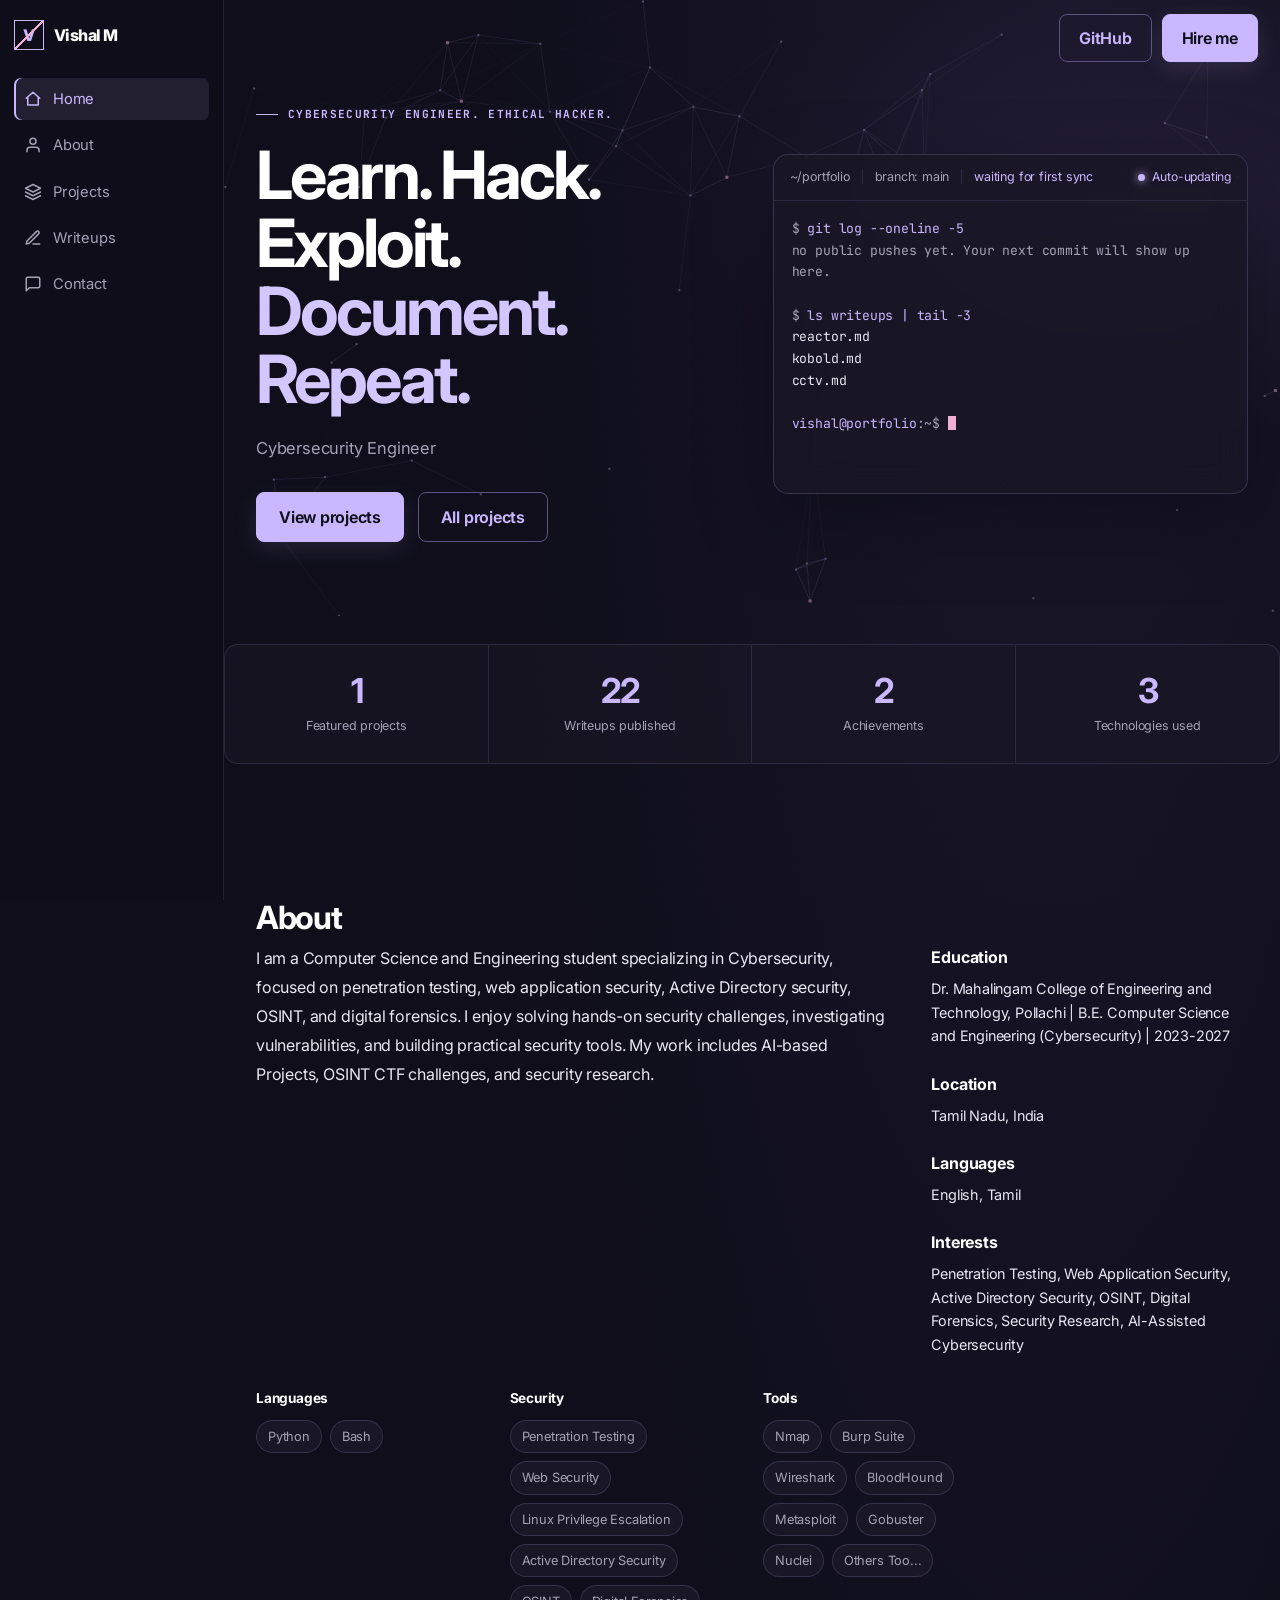
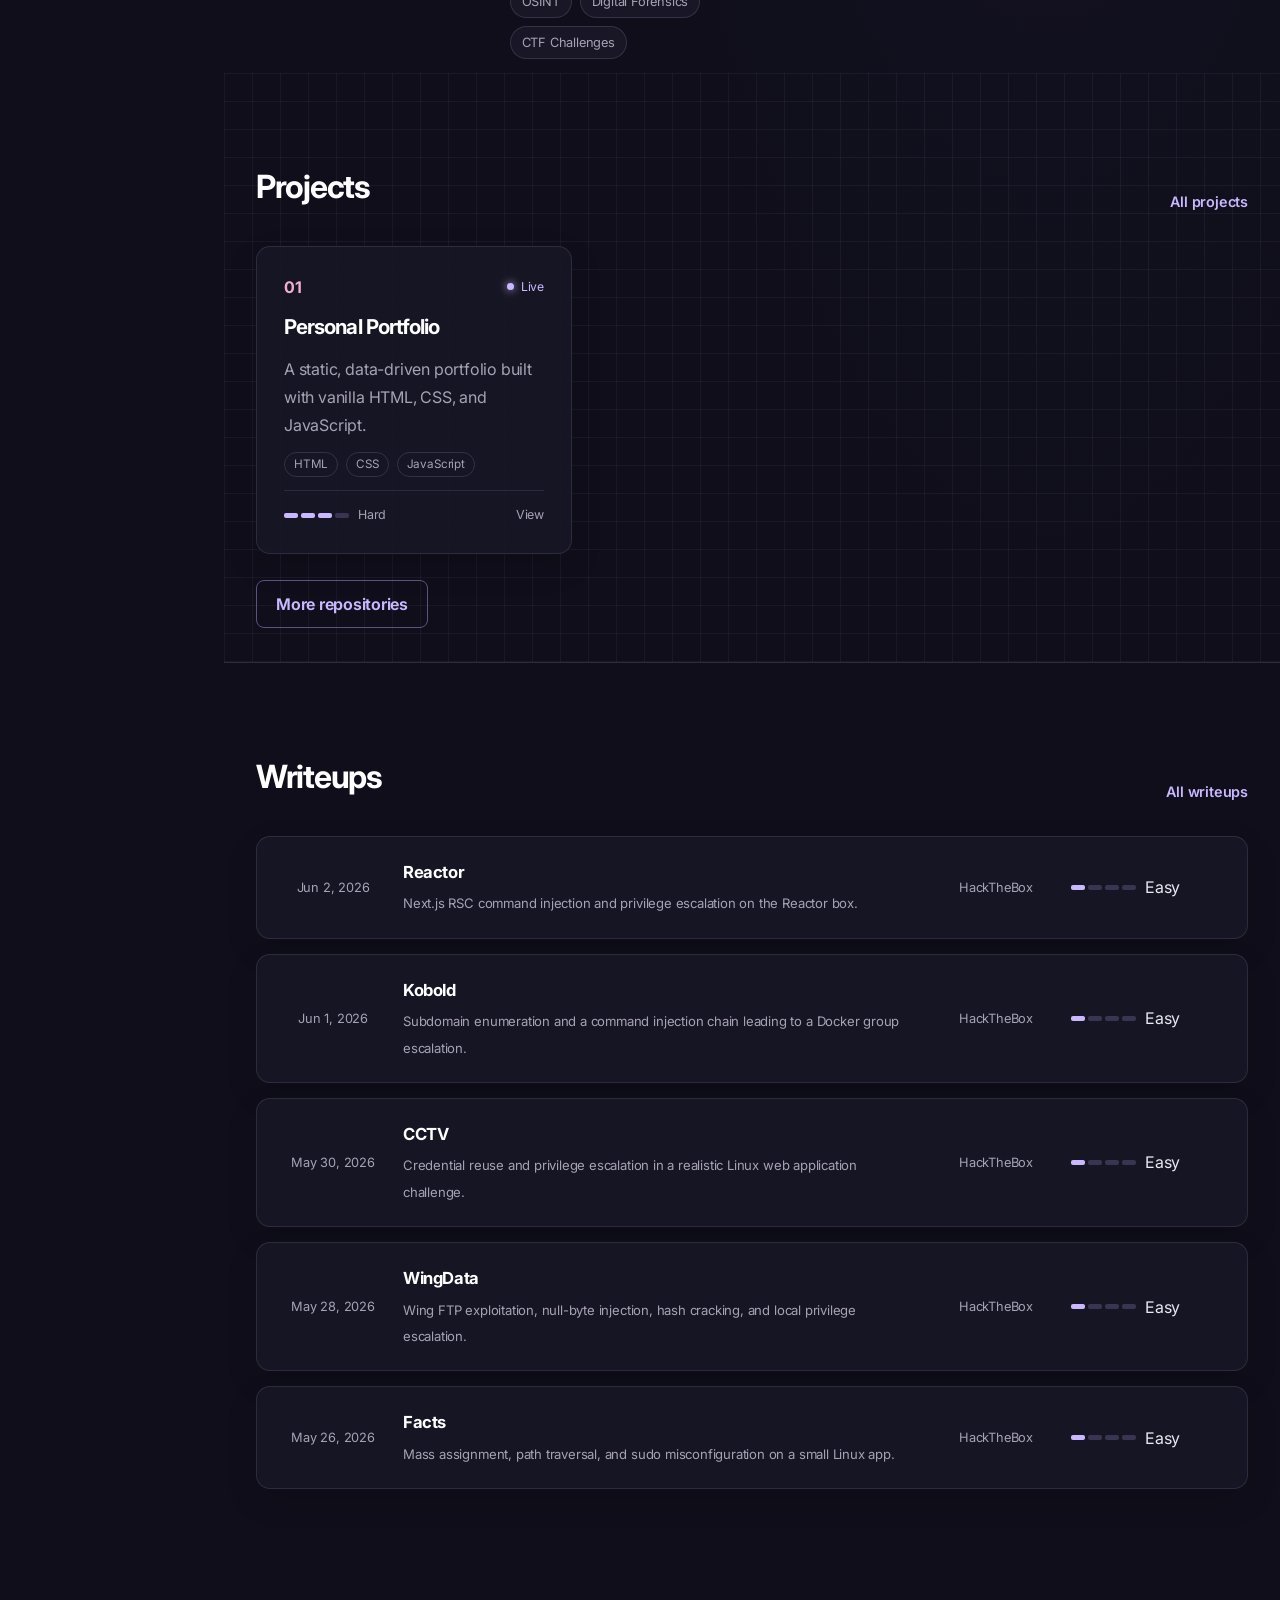
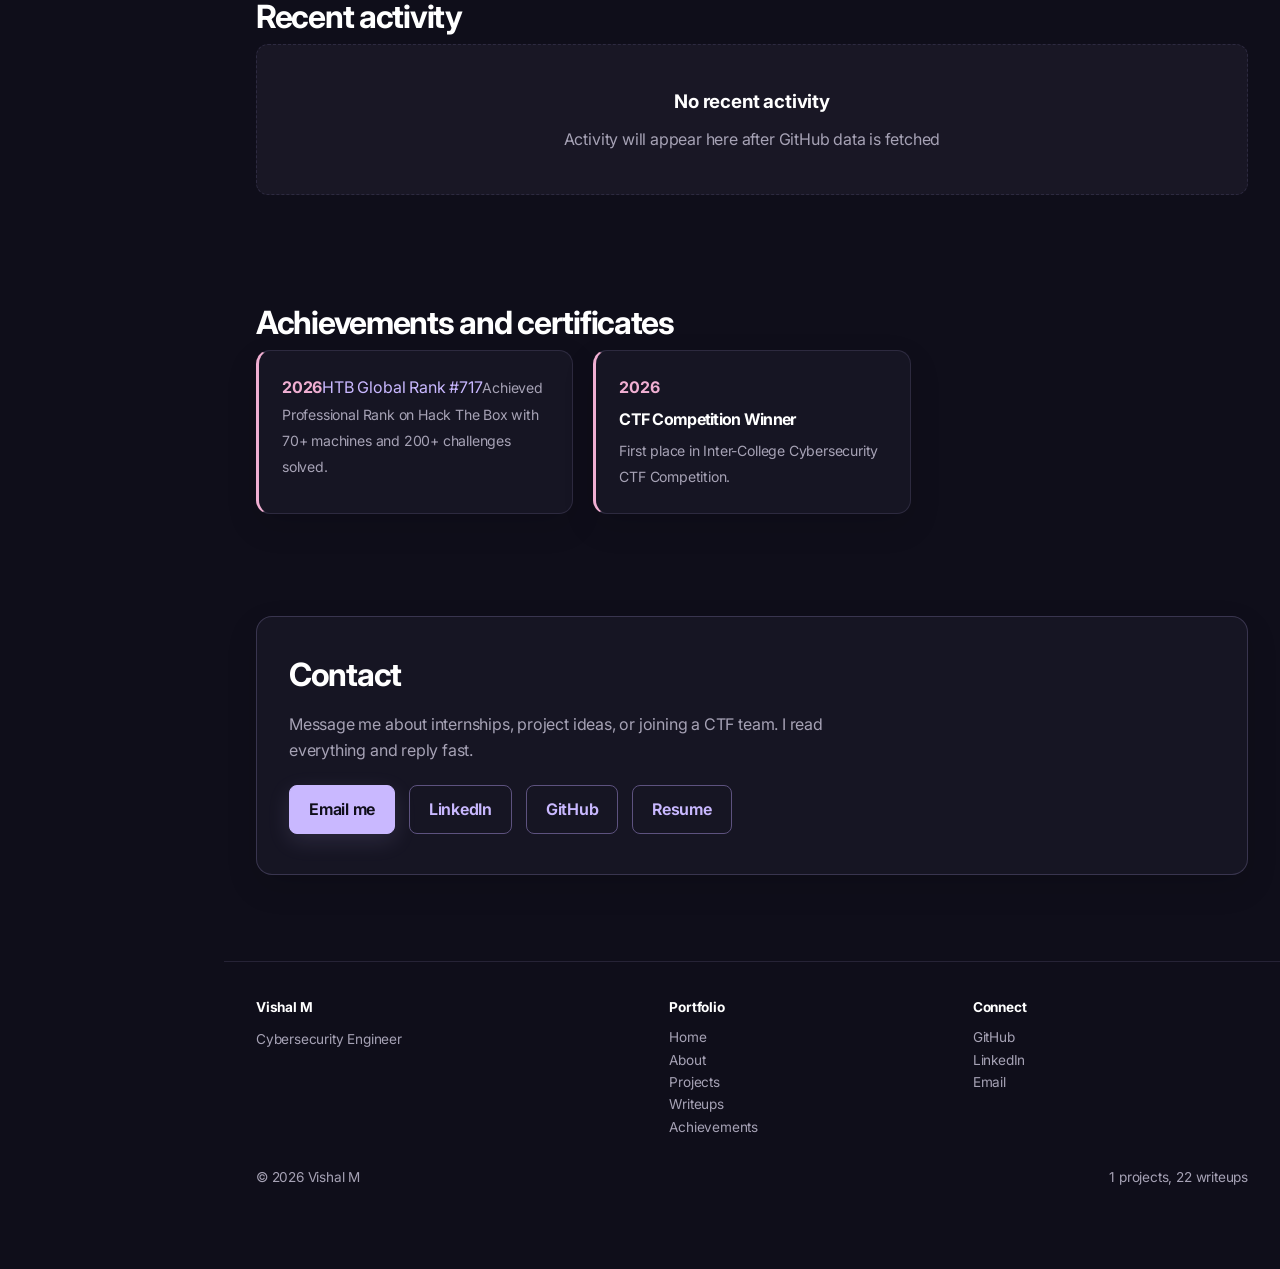
==== index.html @ 845d49a8 "Portfolio improvements: Fixed bugs, enhanced accessibility, added Inter font, improved mobile respon" ====
<!DOCTYPE html>
<html lang="en">
<head>
<meta charset="UTF-8">
<meta name="viewport" content="width=device-width, initial-scale=1">
<meta name="theme-color" content="#13111f">
<meta name="description" content="Vishal M - Student Hacker who builds projects, solves security challenges, and writes up what I learn.">
<link rel="preconnect" href="https://fonts.googleapis.com">
<link rel="preconnect" href="https://fonts.gstatic.com" crossorigin>
<link href="https://fonts.googleapis.com/css2?family=Inter:wght@400;500;600;700&family=JetBrains+Mono:wght@400;700;800&display=swap" rel="stylesheet">
<link rel="stylesheet" href="style.css">
<title>Vishal M | Portfolio</title>
</head>
<body>
<a href="#main-content" class="skip-link">Skip to content</a>

<div class="scan" aria-hidden="true"></div>

<aside class="side" aria-label="Main navigation">
  <a class="logo" href="#top"><span class="mk" aria-hidden="true">V</span><span>Vishal M</span></a>
  <nav class="grp">
    <span class="gl" hidden aria-hidden="true">Portfolio</span>
    <a class="item on" data-s="top" href="#top" aria-label="Home"><svg class="i" viewBox="0 0 24 24" aria-hidden="true"><path d="M3 11l9-8 9 8M5 10v10h14V10"/></svg><span>Home</span></a>
    <a class="item" data-s="about" href="#about" aria-label="About"><svg class="i" viewBox="0 0 24 24" aria-hidden="true"><path d="M20 21v-2a4 4 0 00-4-4H8a4 4 0 00-4 4v2"/><circle cx="12" cy="7" r="4"/></svg><span>About</span></a>
    <a class="item" data-s="projects" href="#projects" aria-label="Projects"><svg class="i" viewBox="0 0 24 24" aria-hidden="true"><path d="M12 2L2 7l10 5 10-5-10-5zM2 17l10 5 10-5M2 12l10 5 10-5"/></svg><span>Projects</span></a>
    <a class="item" data-s="writeups" href="#writeups" aria-label="Writeups"><svg class="i" viewBox="0 0 24 24" aria-hidden="true"><path d="M12 20h9M16.5 3.5a2.1 2.1 0 013 3L7 19l-4 1 1-4z"/></svg><span>Writeups</span></a>
    <a class="item" data-s="contact" href="#contact" aria-label="Contact"><svg class="i" viewBox="0 0 24 24" aria-hidden="true"><path d="M21 15a2 2 0 01-2 2H7l-4 4V5a2 2 0 012-2h14a2 2 0 012 2z"/></svg><span>Contact</span></a>
  </nav>
  <div class="grp foot-s"></div>
</aside>

<div class="topr" role="group" aria-label="External links">
  <a class="btn" href="https://github.com/vishalmani-11" target="_blank" rel="noopener noreferrer">GitHub</a>
  <a class="btn s" href="#contact">Hire me</a>
</div>

<div class="main" id="main-content" tabindex="-1">
  <div class="hz"><canvas id="net" aria-hidden="true"></canvas>
  <div class="w"><header class="hero" id="top">
    <div>
      <p class="eb">Cybersecurity engineer. Ethical hacker.</p>
      <h1><span>Learn. Hack. Exploit.</span><span>Document. Repeat.</span></h1>
      <p class="pitch" id="tagline">[ONE LINE]</p>
      <a class="btn s" href="#projects">View projects</a>
      <a class="btn" href="projects.html">All projects</a>
    </div>
    <div class="tm" role="img" aria-label="Terminal showing my latest GitHub pushes and writeups">
      <div class="tbar"><div class="st" id="term-chips"><span>~/portfolio</span><span>branch: main</span></div><span class="live"><i class="led" aria-hidden="true"></i>Auto-updating</span></div>
      <div class="tw" id="term-body" aria-hidden="true"></div>
    </div>
  </header></div></div>

  <div class="stats" id="stats"><div class="loading">Open the site through a web server or GitHub Pages, not by double-clicking the file.</div></div>

  <section class="z" id="about"><div class="w">
    <h2>About</h2>
    <div class="about-grid">
      <div class="about-text" id="bio"></div>
      <div class="about-details">
        <div class="about-row"><h4>Education</h4><p id="education">[COLLEGE | COURSE | YEARS]</p></div>
        <div class="about-row"><h4>Location</h4><p id="location">[CITY, COUNTRY]</p></div>
        <div class="about-row"><h4>Languages</h4><p id="languages">[LIST]</p></div>
        <div class="about-row"><h4>Interests</h4><p id="interests">[LIST]</p></div>
      </div>
    </div>
    <div class="skills-grid" id="skills"></div>
  </div></section>

  <section class="z bp" id="projects"><div class="w">
    <div class="sh"><h2>Projects</h2><a href="projects.html">All projects</a></div>
    <div class="grid" id="featured-projects"><div class="loading">Loading projects...</div></div>
    <div class="more-repos"><button class="btn" onclick="toggleMoreRepos()">More repositories</button><div class="repo-list" id="more-repos-list" hidden></div></div>
  </div></section>

  <section class="z" id="writeups"><div class="w">
    <div class="sh"><h2>Writeups</h2><a href="writeups.html">All writeups</a></div>
    <div class="cases" id="writeups-list"><div class="loading">Loading writeups...</div></div>
  </div></section>

  <section class="z" id="activity"><div class="w">
    <h2>Recent activity</h2>
    <div class="cases" id="recent-activity"><div class="loading">Loading activity...</div></div>
  </div></section>

  <section class="z" id="achievements"><div class="w">
    <h2>Achievements and certificates</h2>
    <div class="hall" id="achievements-list"><div class="loading">Loading achievements...</div></div>
  </div></section>

  <section class="z" id="contact"><div class="w">
    <div class="roe">
      <h2>Contact</h2>
      <p>Message me about internships, project ideas, or joining a CTF team. I read everything and reply fast.</p>
      <a class="btn s" id="email-btn" href="#">Email me</a>
      <a class="btn" id="linkedin-btn" href="#" target="_blank" rel="noopener noreferrer">LinkedIn</a>
      <a class="btn" href="https://github.com/vishalmani-11" target="_blank" rel="noopener noreferrer">GitHub</a>
      <a class="btn" id="resume-btn" href="#" target="_blank" rel="noopener noreferrer" hidden>Resume</a>
    </div>
  </div></section>

  <footer><div class="w"><div class="fg">
    <div><b style="color:var(--hi)">Vishal M</b><p id="footer-tagline">[ONE LINE]</p></div>
    <div><h4>Portfolio</h4><a href="#top">Home</a><a href="#about">About</a><a href="#projects">Projects</a><a href="#writeups">Writeups</a><a href="#achievements">Achievements</a></div>
    <div><h4>Connect</h4><a href="#" id="footer-github">GitHub</a><a href="#" id="footer-linkedin">LinkedIn</a><a href="#" id="footer-email">Email</a></div>
  </div>
  <div class="fb"><span>&copy; 2026 Vishal M</span><span id="footer-stats"></span></div></div></footer>
</div>

<script src="main.js"></script>
</body>
</html>
---- style.css ----
/* Premium portfolio finish: refined type, calmer surfaces, and consistent depth */
:root {
  --sans: Inter, ui-sans-serif, system-ui, -apple-system, BlinkMacSystemFont, "Segoe UI", sans-serif;
  --bg: #0f0e1a;
  --pn: #191725;
  --ln: #2d2a40;
  --fg: #e9e7f1;
  --mu: #a6a2b5;
  --g: #c9b8ff;
  --gd: #5d527f;
  --r: #f0afd2;
  /* Tokens used by the shared layout and inner pages. */
  --hi: #fff;
  --mono: 'JetBrains Mono', ui-monospace, SFMono-Regular, Menlo, Consolas, monospace;
  --on: #0f0e1a;
  --bar: #393451;
  /* Accessibility: improved contrast colors */
  --fg-high: #ffffff;
  --mu-high: #c8c5d8;
  --g-high: #e0d8ff;
  --text-primary: var(--fg);
  --text-secondary: var(--mu);
  --text-accent: var(--g);
}

*, *::before, *::after { box-sizing: border-box; }
html { scroll-behavior: smooth; font-family: var(--sans); line-height: 1.65; color: var(--fg); background: var(--bg); }
body {
  margin: 0;
  background: radial-gradient(ellipse at 82% -10%, rgba(119, 96, 181, .12), transparent 36rem), var(--bg);
  font-family: var(--sans);
  letter-spacing: -.012em;
  color: var(--fg);
  min-height: 100vh;
}
a { color: var(--g); text-decoration: none; transition: color 0.2s ease; }
a:hover { color: var(--r); }
a:focus-visible { outline: 2px solid var(--g); outline-offset: 3px; }
button:focus-visible { outline: 2px solid var(--g); outline-offset: 3px; }
input:focus-visible, textarea:focus-visible, select:focus-visible { outline: 2px solid var(--g); outline-offset: 2px; }
/* Better focus visibility for keyboard users */
a:focus, button:focus, input:focus, textarea:focus, select:focus { outline: 2px solid var(--g); outline-offset: 2px; }
img { max-width: 100%; height: auto; }
button { border: 0; background: none; font: inherit; cursor: pointer; }
p { margin: 0; }
.scan { position: fixed; inset: 0; z-index: 60; pointer-events: none; opacity: .22; background: repeating-linear-gradient(0deg, #0000 0 2px, color-mix(in srgb, var(--g) 3%, transparent) 2px 3px); }
.skip-link {
  position: absolute;
  left: -1000px;
  top: 0;
  z-index: 100;
  padding: 12px 20px;
  background: var(--g);
  color: var(--on);
  font-weight: 600;
  border-radius: 0 0 4px 4px;
  transition: left 0.2s ease;
}
.skip-link:focus {
  left: 0;
  outline: 2px solid var(--g);
  outline-offset: 2px;
}

/* Shared navigation and page frame */
.side {
  position: fixed; inset: 0 auto 0 0; z-index: 30;
  display: flex; flex-direction: column; gap: 22px; width: 224px; padding: 20px 14px;
  background: color-mix(in srgb, var(--bg) 94%, transparent);
  border-right: 1px solid rgba(201, 184, 255, .11); backdrop-filter: blur(18px);
}
.logo { display: flex; align-items: center; gap: 10px; margin-bottom: 6px; color: var(--hi); font-weight: 800; letter-spacing: -.035em; }
.mk { position: relative; display: grid; width: 30px; height: 30px; place-items: center; border: 1.5px solid var(--g); color: var(--g); font-weight: 800; }
.mk::after { position: absolute; inset: 0; content: ''; background: linear-gradient(135deg, #0000 47%, var(--r) 48% 52%, #0000 53%); }
.grp { display: flex; flex-direction: column; gap: 4px; }
.gl { padding: 0 10px 6px; color: var(--mu); font-size: .74rem; }
.item { display: flex; align-items: center; gap: 11px; padding: 9px 10px; border-radius: 7px; color: var(--mu); font-size: .92rem; transition: background .2s ease, color .2s ease, transform .2s ease; }
.item:hover, .item.on { background: color-mix(in srgb, var(--g) 10%, var(--bg)); color: var(--g); }
.item.on { box-shadow: inset 2px 0 var(--g); }
.item:hover { transform: translateX(2px); }
.i { width: 18px; height: 18px; flex: none; fill: none; stroke: currentColor; stroke-width: 2; stroke-linecap: round; stroke-linejoin: round; }
.foot-s { margin-top: auto; }
.topr { position: fixed; z-index: 31; top: 14px; right: 22px; display: flex; gap: 10px; }
.btn {
  display: inline-block; 
  padding: 10px 19px; 
  border: 1px solid var(--gd); 
  border-radius: 8px; 
  color: var(--g); 
  background: transparent; 
  font-family: var(--sans); 
  font-weight: 650; 
  letter-spacing: -.015em; 
  cursor: pointer; 
  transition: border-color .18s, background .18s, transform .18s, box-shadow .18s;
  text-align: center;
}
.btn:hover { 
  border-color: var(--g); 
  color: var(--g); 
  transform: translateY(-1px); 
}
.btn:active { 
  transform: translateY(0); 
}
.btn:focus-visible { 
  outline: 2px solid var(--g); 
  outline-offset: 2px;
}
.btn.s { 
  border-color: var(--g); 
  color: var(--on); 
  background: var(--g); 
  box-shadow: 0 7px 22px rgba(201, 184, 255, .13); 
}
.btn.s:hover { 
  border-color: var(--r); 
  color: var(--on); 
  background: var(--r); 
  box-shadow: 0 7px 22px rgba(240, 175, 210, .13);
}
.btn.s:active {
  transform: translateY(0);
}
/* Disabled state */
.btn:disabled {
  opacity: 0.5;
  cursor: not-allowed;
  pointer-events: none;
}
.main { min-width: 0; margin-left: 224px; }
.w { width: 100%; max-width: 1120px; margin: 0 auto; padding: 0 32px; }

/* Homepage hero, terminal, and statistics */
.hz { position: relative; overflow: hidden; background: radial-gradient(ellipse at 95% 32%, rgba(137, 111, 201, .09), transparent 35rem); }
#net { position: absolute; inset: 0; width: 100%; height: 100%; opacity: .48; pointer-events: none; }
.hero { position: relative; display: grid; grid-template-columns: 1fr 1.05fr; gap: clamp(32px, 5vw, 64px); align-items: center; min-height: 470px; padding: 96px 0 64px; }
.eb { display: inline-flex; align-items: center; gap: 10px; margin: 0 0 20px; color: var(--g); letter-spacing: .12em; text-transform: uppercase; font: 700 .7rem/1.4 var(--mono); }
.eb::before { width: 22px; height: 1px; background: var(--g); content: ""; }
h1 { margin: 0 0 20px; max-width: 14ch; color: var(--hi); font-size: clamp(2.8rem, 5.2vw, 4.65rem); line-height: 1.02; letter-spacing: -.045em; }
h1 span { display: block; }
h1 span + span { color: #d3c7ff; }
.pitch { max-width: 49ch; margin-bottom: 28px; color: var(--mu); font-size: 1.03rem; line-height: 1.8; }
.hero .btn { margin: 0 10px 10px 0; padding: 11px 22px; }
.tm { max-width: 520px; margin-left: auto; overflow: hidden; border: 1px solid rgba(201, 184, 255, .18); border-radius: 15px; background: rgba(25, 23, 37, .82); box-shadow: 0 28px 80px rgba(0, 0, 0, .28); backdrop-filter: blur(16px); }
.tbar { display: flex; align-items: center; justify-content: space-between; min-height: 46px; padding: 11px 16px; border-bottom: 1px solid var(--ln); color: var(--mu); font-size: .78rem; }
.st span + span { margin-left: 12px; padding-left: 12px; border-left: 1px solid var(--ln); }
.st .v { color: var(--g); }
.tw { min-height: 292px; padding: 17px 18px 19px; font: .82rem/1.65 var(--mono); }
.tl { opacity: 0; animation: in 0s forwards; white-space: pre-wrap; overflow-wrap: anywhere; }
@keyframes in { to { opacity: 1; } }
.ty { display: inline-block; width: 0; overflow: hidden; vertical-align: bottom; white-space: nowrap; animation: type 1.4s steps(32) forwards; }
@keyframes type { to { width: 32ch; } }
.mu { color: var(--mu); }.g { color: var(--g); }.rd { color: var(--r); }
.cur { display: inline-block; width: .6em; height: 1.05em; vertical-align: -.18em; background: var(--r); animation: bl 1s steps(2, start) infinite; }
@keyframes bl { to { visibility: hidden; } }
.live { display: inline-flex; align-items: center; gap: 7px; color: var(--g); font-size: .76rem; }
.led { width: 7px; height: 7px; border-radius: 50%; background: var(--g); box-shadow: 0 0 8px var(--g); }
.live.soon { color: var(--r); }.soon .led { background: var(--r); box-shadow: 0 0 8px var(--r); }
.stats { display: grid; grid-template-columns: repeat(4, 1fr); margin: 28px 0 40px; border: 1px solid rgba(201, 184, 255, .13); border-radius: 14px; background: rgba(25, 23, 37, .72); }
.stats div { padding: 25px 20px; border-right: 1px solid var(--ln); text-align: center; }
.stats div:last-child { border-right: 0; }
.stats b { display: block; color: var(--g); font-family: var(--sans); font-size: 2.15rem; line-height: 1.2; letter-spacing: -.06em; }
.stats span { color: var(--mu); font-size: .78rem; }

/* Content sections and cards */
section.z { padding: 88px 0 14px; }
.bp { padding-bottom: 66px; border-bottom: 1px solid var(--ln); background-image: linear-gradient(color-mix(in srgb, var(--g) 6%, transparent) 1px, #0000 1px), linear-gradient(90deg, color-mix(in srgb, var(--g) 6%, transparent) 1px, #0000 1px); background-size: 28px 28px; }
.sh { display: flex; align-items: end; justify-content: space-between; gap: 16px; flex-wrap: wrap; margin-bottom: 32px; }
h2 { margin: 0; color: var(--hi); font-size: clamp(1.65rem, 2.5vw, 2rem); letter-spacing: -.04em; }
.sh > a:not(.btn) { font-size: .9rem; font-weight: 600; }
/* For collection pages (projects, writeups) where header needs less margin */
main.main:has(#all-projects) .sh,
main.main:has(#all-writeups) .sh {
  margin-bottom: 24px;
}
.lead { max-width: 58ch; margin-bottom: 26px; color: var(--mu); }
.about-grid { display: grid; grid-template-columns: 2fr 1fr; gap: 42px; align-items: start; }
.about-text p { margin-bottom: 16px; color: var(--fg); line-height: 1.8; }.about-text p:last-child { margin-bottom: 0; }
.about-details { display: flex; flex-direction: column; gap: 23px; }
.about-row { display: flex; flex-direction: column; gap: 6px; }.about-row h4 { margin: 0; color: var(--hi); font-size: 1rem; }.about-row p { color: var(--fg); font-size: .9rem; }
.skills-grid { display: grid; grid-template-columns: repeat(4, 1fr); gap: 22px; margin-top: 30px; }
.skill-group h4 { margin: 0 0 11px; color: var(--hi); font-size: .85rem; }
.skill-chips { display: flex; flex-wrap: wrap; gap: 8px; }
.skill-chip { display: inline-block; padding: 5px 11px; border: 1px solid rgba(201, 184, 255, .16); border-radius: 999px; color: var(--mu); background: var(--pn); font-size: .8rem; }
.grid, .projects-grid { display: grid; grid-template-columns: repeat(auto-fill, minmax(270px, 1fr)); gap: 22px; }
.card {
  display: flex; 
  min-width: 0; 
  flex-direction: column; 
  gap: 13px; 
  padding: 27px; 
  border: 1px solid rgba(201, 184, 255, .13); 
  border-radius: 14px; 
  color: var(--fg); 
  background: rgba(25, 23, 37, .84); 
  box-shadow: 0 12px 32px rgba(0, 0, 0, .12); 
  transition: border-color .2s, transform .2s, box-shadow .2s;
}
.card:hover { 
  transform: translateY(-4px); 
  border-color: rgba(201, 184, 255, .46); 
  color: var(--fg); 
  box-shadow: 0 20px 46px rgba(0, 0, 0, .24); 
}
.card:focus-within {
  outline: 2px solid var(--g);
  outline-offset: 2px;
}
/* Ensure cards are clickable on mobile */
.card {
  cursor: pointer;
}
.ct { display: flex; align-items: center; justify-content: space-between; gap: 12px; }.n { color: var(--r); font-weight: 700; }
.card h3 { margin: 0; color: var(--hi); font-size: 1.28rem; line-height: 1.4; overflow-wrap: anywhere; letter-spacing: -.045em; }
.card p { flex: 1; color: var(--mu); line-height: 1.75; }
.tags { display: flex; flex-wrap: wrap; gap: 8px; }.tags i { padding: 2px 9px; border: 1px solid rgba(201, 184, 255, .16); border-radius: 999px; color: var(--mu); font-size: .73rem; font-style: normal; }
.stt { display: flex; align-items: center; justify-content: space-between; gap: 12px; padding-top: 14px; border-top: 1px solid var(--ln); color: var(--mu); font-size: .78rem; }
.df { display: inline-flex; align-items: center; gap: 9px; white-space: nowrap; }.bars { display: inline-flex; gap: 3px; }.bars i { width: 14px; height: 5px; border-radius: 2px; background: var(--bar); }.bars i.on { background: var(--g); }.bars i.on.hd { background: var(--r); }
.more-repos { margin-top: 26px; }.repo-list { display: grid; gap: 16px; margin-top: 20px; }
.repo-item { display: flex; flex-direction: column; gap: 9px; padding: 22px 24px; border: 1px solid rgba(201, 184, 255, .13); border-radius: 14px; color: var(--fg); background: rgba(25, 23, 37, .84); box-shadow: 0 12px 32px rgba(0, 0, 0, .12); transition: border-color .2s, transform .2s, box-shadow .2s; }
.repo-item:hover { transform: translateY(-2px); border-color: rgba(201, 184, 255, .46); box-shadow: 0 20px 46px rgba(0, 0, 0, .24); }
.repo-item h4 { margin: 0; color: var(--hi); font-size: 1rem; letter-spacing: -.045em; }.repo-item p { color: var(--mu); line-height: 1.75; }.repo-item .stt { margin-top: auto; }
.cases { display: grid; gap: 15px; border: 0; border-radius: 0; background: transparent; }
.row { display: grid; grid-template-columns: 100px minmax(0, 1fr) 110px 150px; gap: 20px; align-items: center; min-width: 0; padding: 22px 26px; border: 1px solid rgba(201, 184, 255, .13); border-radius: 14px; color: var(--fg); background: rgba(25, 23, 37, .84); box-shadow: 0 12px 32px rgba(0, 0, 0, .12); transition: border-color .18s, transform .18s, background .18s, box-shadow .18s; }
.row:last-child { border-bottom: 1px solid rgba(201, 184, 255, .13); }
.row:hover { transform: translateY(-2px); border-color: rgba(201, 184, 255, .46); color: var(--fg); background: color-mix(in srgb, var(--g) 6%, var(--pn)); box-shadow: 0 20px 46px rgba(0, 0, 0, .24); }
.row .d, .row .c { color: var(--mu); font-size: .8rem; text-align: center; }.row b { display: block; margin-bottom: 3px; color: var(--hi); font-family: var(--sans); font-size: 1.04rem; letter-spacing: -.025em; overflow-wrap: anywhere; }
.row small { color: var(--mu); font-size: .82rem; line-height: 1.75; overflow-wrap: anywhere; }.row > div { min-width: 0; }
.hall { display: grid; grid-template-columns: repeat(auto-fill, minmax(240px, 1fr)); gap: 20px; }
.op { padding: 23px; border: 1px solid rgba(201, 184, 255, .13); border-left: 3px solid var(--r); border-radius: 14px; background: rgba(25, 23, 37, .84); box-shadow: 0 12px 32px rgba(0, 0, 0, .12); }
.op .y { color: var(--r); font-weight: 700; }.op b { display: block; margin: 5px 0; color: var(--hi); letter-spacing: -.045em; }.op span:last-child { color: var(--mu); font-size: .88rem; }
.roe { padding: 32px; border: 1px solid rgba(201, 184, 255, .2); border-radius: 16px; background: rgba(25, 23, 37, .84); box-shadow: 0 12px 32px rgba(0, 0, 0, .12); }
.roe p { max-width: 56ch; margin: 9px 0 22px; color: var(--mu); }.roe .btn { margin: 0 10px 8px 0; }

/* Search controls, collection pages, and writeup detail */
.filters, .writeups-controls { display: flex; flex-wrap: wrap; gap: 10px; margin-bottom: 16px; }
.filter-chip { display: inline-block; padding: 7px 14px; border: 1px solid var(--ln); border-radius: 999px; color: var(--mu); font-family: var(--sans); font-size: .8rem; font-weight: 550; cursor: pointer; transition: border-color .18s, color .18s, background .18s; }
.filter-chip:hover { border-color: var(--g); color: var(--g); }.filter-chip.active { border-color: var(--g); color: var(--on); background: var(--g); }
.search-box { flex: 1; min-width: 190px; max-width: 380px; padding: 9px 15px; border: 1px solid var(--ln); border-radius: 999px; color: var(--fg); background: var(--pn); font: inherit; }
.search-box::placeholder { color: var(--mu); }.search-box:focus { border-color: var(--g); outline: 0; }
.load-more { margin-top: 26px; text-align: center; }.projects-list, .writeups-list { margin-top: 22px; }
.sample-badge { display: inline-block; margin-left: 8px; padding: 2px 7px; border-radius: 4px; color: var(--on); background: var(--r); font-size: .7rem; font-weight: 700; }
main.main:has(#all-projects)::before, main.main:has(#all-writeups)::before { position: relative; display: block; width: min(calc(100% - 64px), 1056px); margin: 74px auto 28px; padding: 30px 34px; border: 1px solid rgba(201, 184, 255, .14); border-radius: 15px; background: linear-gradient(115deg, rgba(201, 184, 255, .075), rgba(25, 23, 37, .86) 55%), var(--pn); box-shadow: 0 18px 48px rgba(0, 0, 0, .18); color: var(--mu); font-family: var(--sans); font-size: .9rem; line-height: 1.9; white-space: pre-line; }
main.main:has(#all-projects)::before { content: 'BUILD  /  SHIP  /  LEARN\A All projects\A A curated look at the tools, experiments, and ideas I have been building. Search the collection or filter by language and topic.'; }
main.main:has(#all-writeups)::before { content: 'RESEARCH  /  PRACTICE  /  DOCUMENT\A Security writeups\A Notes from completed machines and challenges, organized by difficulty. Search for a technique, platform, or topic to find a walkthrough.'; }
main.main:has(#all-projects)::first-line, main.main:has(#all-writeups)::first-line { color: var(--g); font-family: var(--mono); font-size: .68rem; font-weight: 700; letter-spacing: .15em; }
main.main:has(#all-projects) .w, main.main:has(#all-writeups) .w { padding-bottom: 36px; }
main.main:has(#all-projects) .sh h1, main.main:has(#all-writeups) .sh h1 { font-family: var(--sans); font-weight: 700; font-size: clamp(1.7rem, 3vw, 2.3rem); }
.writeup-page .main { margin-left: 0; padding-top: 20px; }
.writeup-page .w { width: min(100%, 960px); max-width: 960px; min-width: 0; padding: 0 24px; }
.writeup-page .main, .writeup-page .writeup-content { min-width: 0; max-width: 100%; }
.writeup-header { margin-bottom: 32px; }
.writeup-nav { display: flex; align-items: center; justify-content: space-between; margin-bottom: 24px; padding-bottom: 16px; border-bottom: 1px solid var(--ln); }
.writeup-meta { color: var(--mu); font-size: .88rem; }.writeup-meta span + span { margin-left: 16px; padding-left: 16px; border-left: 1px solid var(--ln); }.writeup-meta .diff { display: inline-flex; align-items: center; gap: 8px; }
#writeup-title { margin-bottom: 24px; overflow-wrap: anywhere; }
.writeup-content { padding: clamp(22px, 4vw, 38px); border: 1px solid rgba(201, 184, 255, .13); border-radius: 14px; background: rgba(25, 23, 37, .84); box-shadow: 0 12px 32px rgba(0, 0, 0, .12); line-height: 1.8; overflow-wrap: anywhere; }
.writeup-content h1, .writeup-content h2, .writeup-content h3, .writeup-content h4, .writeup-content h5, .writeup-content h6 { margin: 1.5em 0 .5em; color: var(--hi); overflow-wrap: anywhere; }
.writeup-content h1 { font-size: 2rem; }.writeup-content h2 { font-size: 1.6rem; }.writeup-content h3 { font-size: 1.35rem; }
.writeup-content p { margin: 1em 0; color: var(--fg); line-height: 1.8; }.writeup-content a { color: var(--g); text-decoration: underline; overflow-wrap: anywhere; }.writeup-content a:hover { color: var(--r); }
.writeup-content pre { position: relative; margin: 1em 0; padding: 16px; overflow: auto; border: 1px solid rgba(201, 184, 255, .15); border-radius: 10px; background: color-mix(in srgb, var(--bg) 96%, var(--pn)); white-space: pre-wrap; overflow-wrap: anywhere; word-break: break-word; }
.writeup-content code { font-family: var(--mono); font-size: .9rem; overflow-wrap: anywhere; word-break: break-word; }
.writeup-content blockquote { margin-left: 0; padding-left: 16px; border-left: 3px solid var(--g); color: var(--mu); }
.writeup-content img { max-width: 100%; height: auto; border-radius: 7px; }.writeup-content table { display: block; width: 100%; max-width: 100%; overflow-wrap: anywhere; }.writeup-content th, .writeup-content td { overflow-wrap: anywhere; word-break: break-word; }
.copy-btn {
  position: absolute; 
  top: 8px; 
  right: 8px; 
  padding: 4px 8px; 
  border: 1px solid var(--ln); 
  border-radius: 4px; 
  color: var(--g); 
  background: var(--pn); 
  font-size: .75rem; 
  opacity: 0; 
  transition: opacity .2s, transform .2s; 
  cursor: pointer;
  font-family: var(--sans);
  font-weight: 500;
}
.writeup-content pre:hover .copy-btn { 
  opacity: 1; 
  transform: translateY(0);
}
.copy-btn:hover { 
  color: var(--on); 
  background: var(--g); 
  border-color: var(--g);
}
.copy-btn.copied {
  color: var(--on);
  background: var(--r);
  border-color: var(--r);
}
.copy-btn:focus-visible {
  outline: 2px solid var(--g);
  outline-offset: 2px;
}
.writeup-footer { display: flex; align-items: center; justify-content: space-between; gap: 16px; margin-top: 40px; padding-top: 20px; border-top: 1px solid var(--ln); font-size: .88rem; }.writeup-footer a { color: var(--g); font-weight: 700; }.back-btn { display: inline-flex; align-items: center; gap: 6px; color: var(--mu); }.back-btn:hover { color: var(--g); }.back-btn svg { width: 16px; height: 16px; transform: rotate(180deg); }

/* Loading, empty, and footer states */
.empty-state { padding: 42px 28px; border: 1px dashed var(--ln); border-radius: 12px; color: var(--mu); background: var(--pn); text-align: center; }.empty-state h3 { margin: 0 0 8px; color: var(--hi); }
.loading { display: grid; min-height: 200px; place-items: center; color: var(--mu); text-align: center; }.loading::after { display: inline-block; width: 24px; height: 24px; margin-left: 12px; border: 2px solid var(--g); border-right-color: transparent; border-radius: 50%; content: ''; animation: spin .8s linear infinite; }
@keyframes spin { to { transform: rotate(360deg); } }
.error-message { padding: 20px; border: 1px solid var(--r); border-radius: 8px; color: var(--r); background: color-mix(in srgb, var(--r) 10%, var(--pn)); text-align: center; }

/* Accessibility: High contrast mode support */
@media (prefers-contrast: high) {
  :root {
    --fg: #ffffff;
    --mu: #c8c5d8;
    --g: #e0d8ff;
    --r: #ffccff;
    --hi: #ffffff;
    --ln: #4a4660;
  }
  a:focus-visible, button:focus-visible, input:focus-visible {
    outline: 3px solid var(--g);
    outline-offset: 2px;
  }
}

/* 404 Page Styles */
.error-404-container {
  display: grid;
  place-items: center;
  min-height: 70vh;
  text-align: center;
  padding: 40px;
}
.error-404-logo {
  justify-content: center;
  margin-bottom: 24px;
}
.error-404-logo .mk {
  width: 48px;
  height: 48px;
  font-size: 2rem;
}
.error-404-title {
  font-size: clamp(4rem, 12vw, 8rem);
  line-height: 1;
  color: var(--g);
  margin-bottom: 16px;
  letter-spacing: -.05em;
}
.error-404-message {
  color: var(--hi);
  font-size: 1.5rem;
  margin-bottom: 12px;
}
.error-404-description {
  color: var(--mu);
  max-width: 500px;
  margin: 0 auto 32px;
  line-height: 1.7;
}
.error-404-actions {
  display: flex;
  gap: 16px;
  justify-content: center;
  flex-wrap: wrap;
}
footer { margin-top: 72px; padding: 34px 0 80px; border-top: 1px solid rgba(201, 184, 255, .12); font-size: .85rem; }
.fg { display: grid; grid-template-columns: 1.4fr 1fr 1fr; gap: 28px; }.fg h4 { margin: 0 0 8px; color: var(--hi); font-size: .85rem; }.fg a { display: block; color: var(--mu); }.fg a:hover { color: var(--g); }.fg p { margin-top: 10px; color: var(--mu); }
.fb { display: flex; flex-wrap: wrap; justify-content: space-between; gap: 12px; margin-top: 28px; color: var(--mu); }.fb b { margin-right: 6px; color: var(--g); }

@media (max-width: 900px) {
  .side { position: sticky; top: 0; flex-direction: row; align-items: center; gap: 6px; width: auto; padding: 10px 14px; overflow-x: auto; border-right: 0; border-bottom: 1px solid var(--ln); background: color-mix(in srgb, var(--bg) 94%, transparent); backdrop-filter: blur(18px); }
  .logo { margin: 0 8px 0 0; }
  .logo span:last-child { display: none; }
  .gl, .foot-s, .topr { display: none; }
  .grp { flex-direction: row; }
  .item span { display: none; }
  .item { padding: 8px 10px; }
  .item:hover .i { transform: scale(1.1); }
  .main { margin-left: 0; }
  .hero { grid-template-columns: 1fr; gap: 28px; min-height: auto; padding-top: 56px; }.hero .tm { max-width: 100%; margin-left: 0; }
  .about-grid { grid-template-columns: 1fr; }.stats { grid-template-columns: 1fr 1fr; }.stats div:nth-child(2) { border-right: 0; }.stats div:nth-child(-n+2) { border-bottom: 1px solid var(--ln); }.skills-grid { grid-template-columns: repeat(2, 1fr); }
  section.z { padding-top: 68px; }
  .row { grid-template-columns: minmax(0, 1fr) auto; gap: 8px 14px; }.row .d { grid-column: 1 / -1; text-align: left; }.row .c { display: none; }.row .df { justify-self: end; }
  .fg { grid-template-columns: 1fr 1fr; }.fg > div:first-child { grid-column: 1 / -1; }
  main.main:has(#all-projects)::before, main.main:has(#all-writeups)::before { width: calc(100% - 40px); margin-top: 38px; padding: 28px; }
}
@media (max-width: 520px) {
  .w { padding: 0 18px; }.hero { min-height: 0; padding: 42px 0 32px; }h1 { font-size: clamp(2.5rem, 12vw, 3.35rem); }
  .stats { grid-template-columns: 1fr; }.stats div { padding: 16px 20px; border-right: 0; border-bottom: 1px solid var(--ln); }.stats div:last-child { border-bottom: 0; }
  .grid, .projects-grid, .hall, .skills-grid { grid-template-columns: 1fr; }.card { padding: 22px; }.row { padding: 17px; }.roe .btn { display: block; width: 100%; margin: 0 0 12px; text-align: center; }.empty-state { padding: 32px 20px; }
  .writeup-content { padding: 20px; }.writeup-nav { flex-direction: column; gap: 16px; align-items: flex-start; }.writeup-footer { flex-direction: column; }.writeup-page .w { padding: 0 14px; }.writeup-meta span + span { margin-left: 8px; padding-left: 8px; }
  .fg { grid-template-columns: 1fr; }.fg > div:first-child { grid-column: auto; }
  section.z { padding-top: 58px; }
  main.main:has(#all-projects)::before, main.main:has(#all-writeups)::before { width: calc(100% - 28px); margin: 26px auto 25px; padding: 22px 20px; font-size: .8rem; }
}
@media (prefers-reduced-motion: reduce) {
  html { scroll-behavior: auto; }.tl, .ty, .cur, .loading::after { animation: none; opacity: 1; }.ty { width: auto; }
  .item:hover, .btn:hover, .card:hover, .repo-item:hover, .row:hover { transform: none; }
}
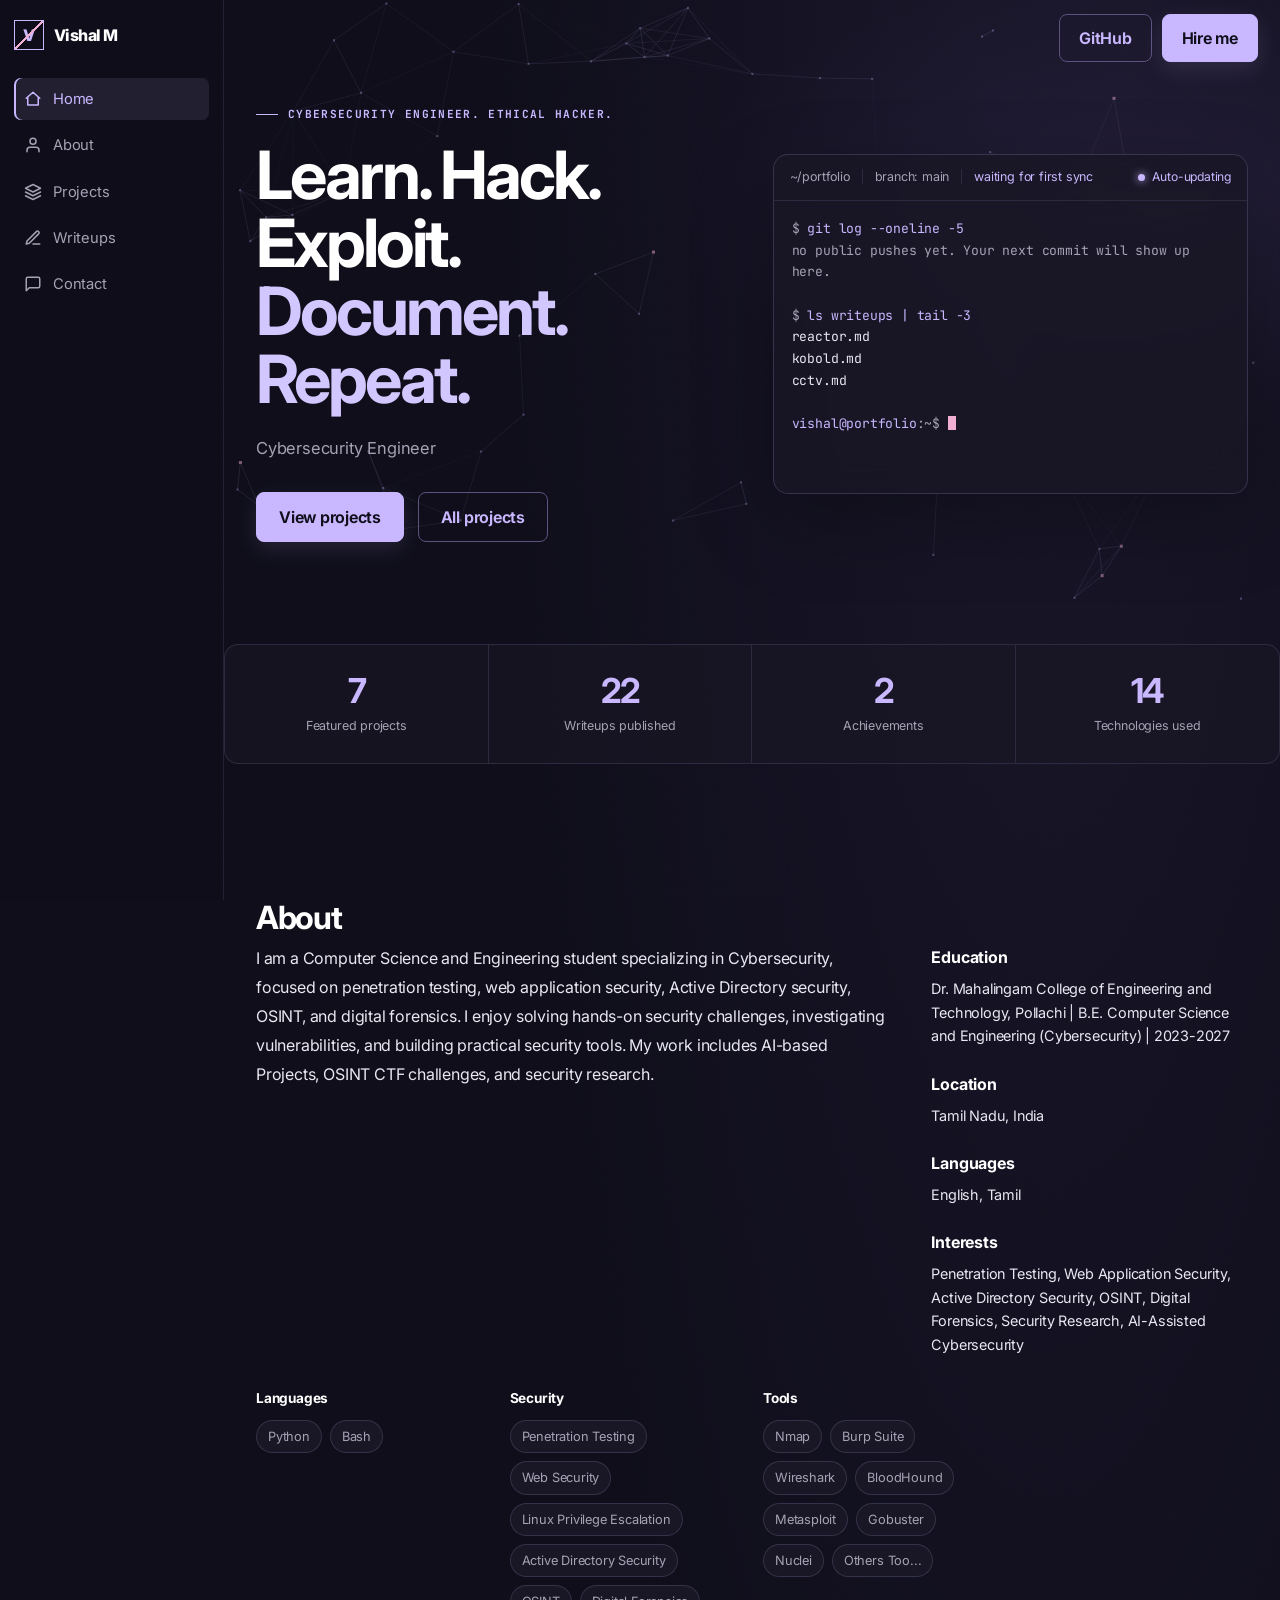
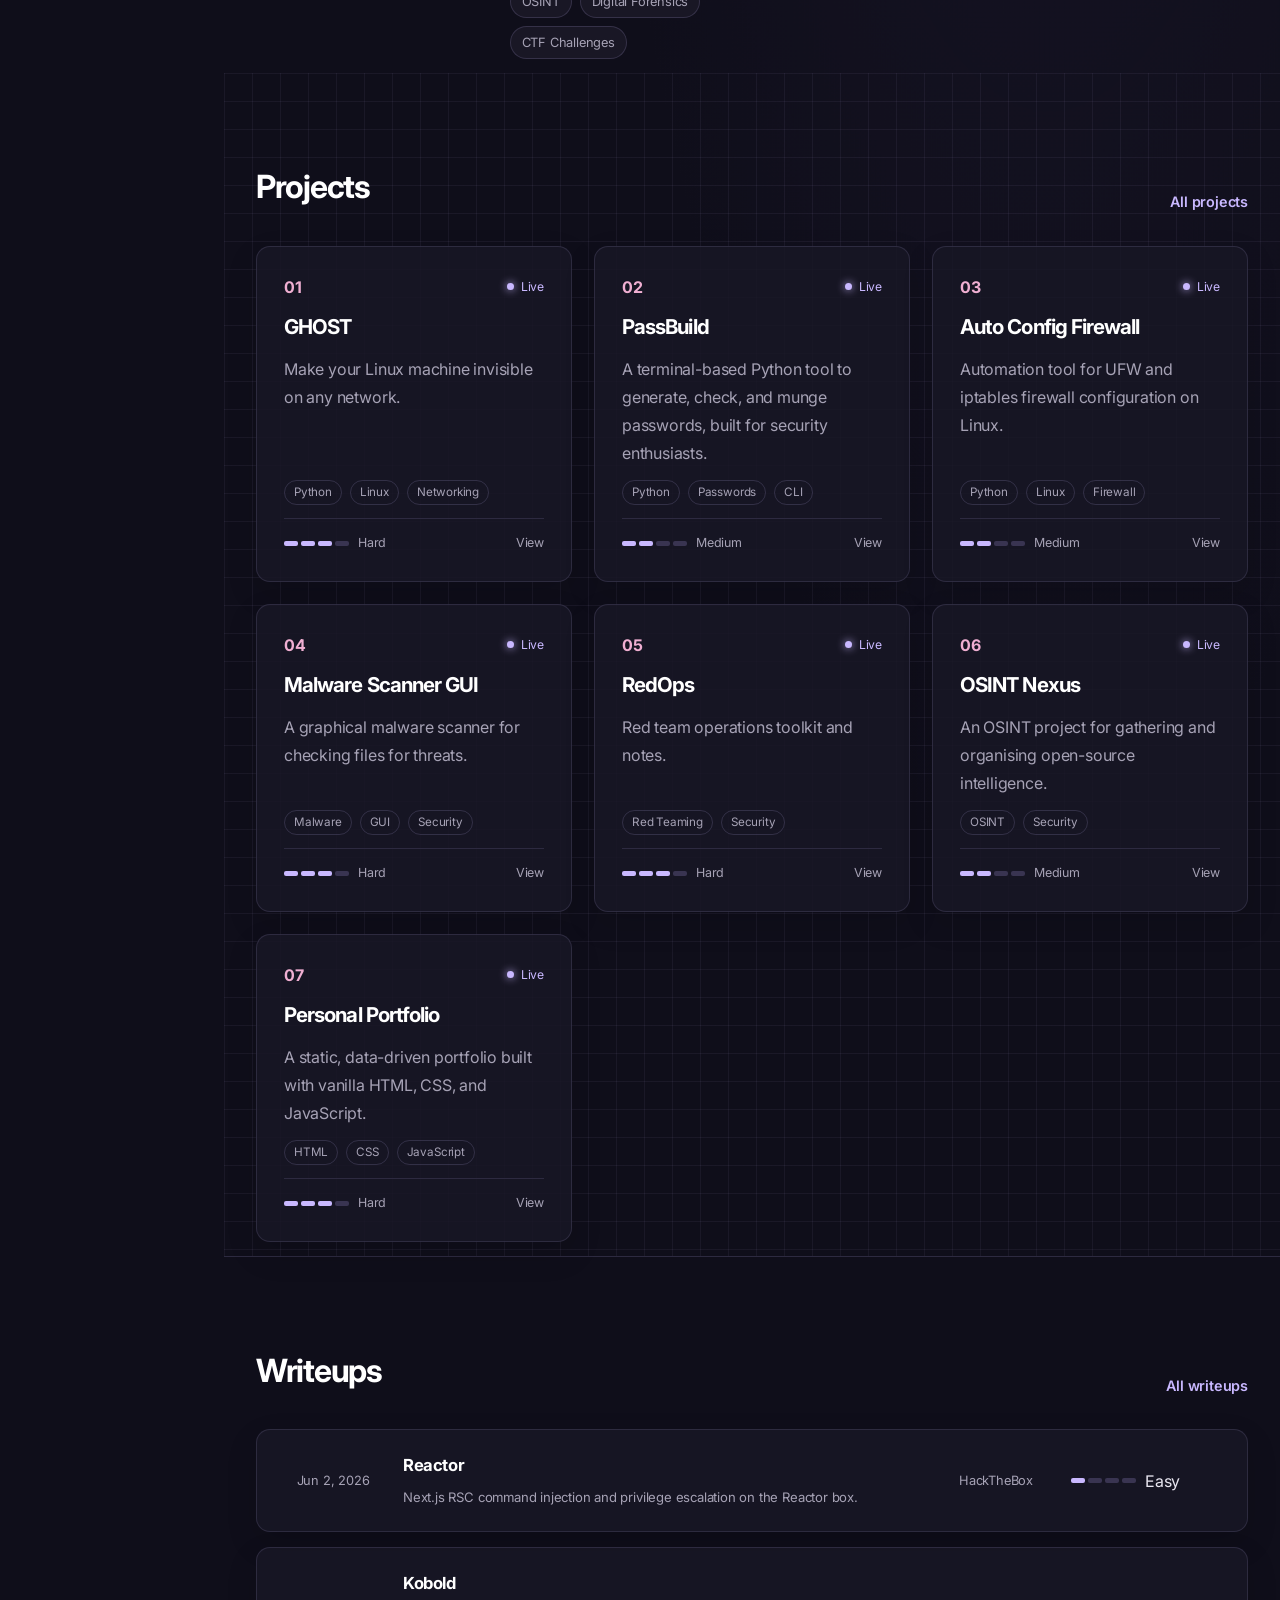
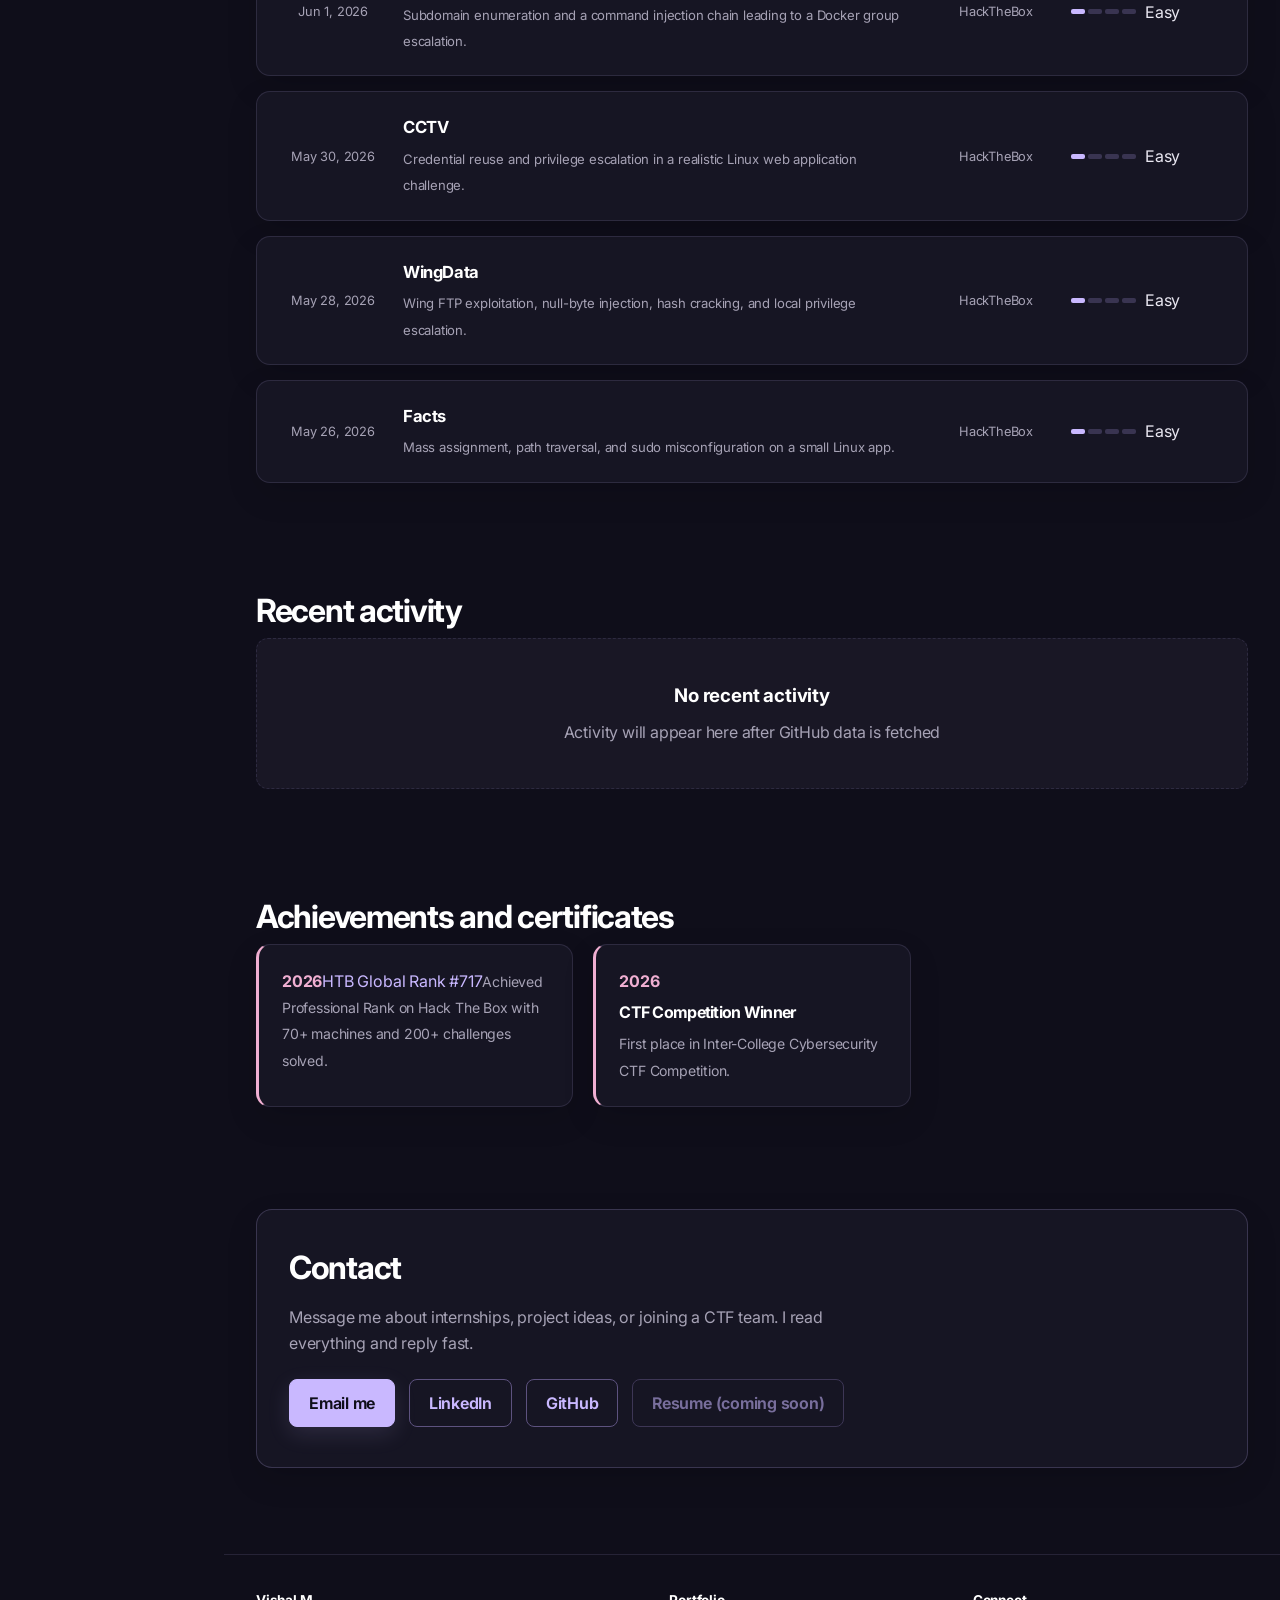
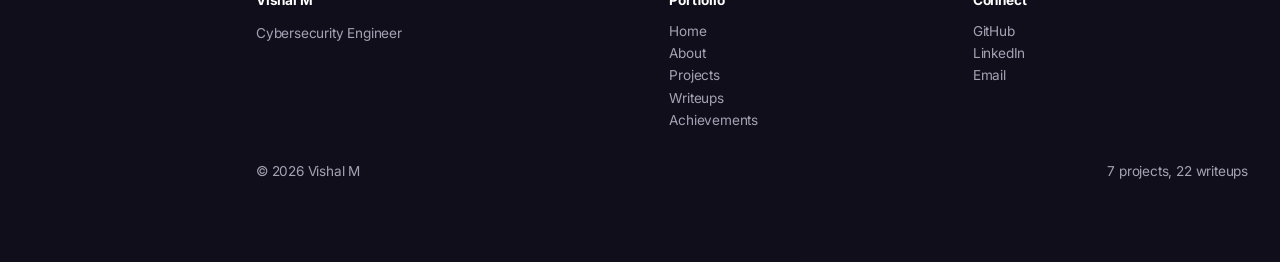
==== commit a57fd0ae: "Remove more repositories section from homepage" ====
--- a/index.html
+++ b/index.html
@@ -69,7 +69,6 @@
   <section class="z bp" id="projects"><div class="w">
     <div class="sh"><h2>Projects</h2><a href="projects.html">All projects</a></div>
     <div class="grid" id="featured-projects"><div class="loading">Loading projects...</div></div>
-    <div class="more-repos"><button class="btn" onclick="toggleMoreRepos()">More repositories</button><div class="repo-list" id="more-repos-list" hidden></div></div>
   </div></section>
 
   <section class="z" id="writeups"><div class="w">
--- a/style.css
+++ b/style.css
@@ -254,9 +254,10 @@
 .writeup-nav { display: flex; align-items: center; justify-content: space-between; margin-bottom: 24px; padding-bottom: 16px; border-bottom: 1px solid var(--ln); }
 .writeup-meta { color: var(--mu); font-size: .88rem; }.writeup-meta span + span { margin-left: 16px; padding-left: 16px; border-left: 1px solid var(--ln); }.writeup-meta .diff { display: inline-flex; align-items: center; gap: 8px; }
 #writeup-title { margin-bottom: 24px; overflow-wrap: anywhere; }
+.writeup-page #writeup-title { max-width: none; font-size: clamp(1.9rem, 3.4vw, 2.6rem); line-height: 1.15; letter-spacing: -.03em; }
 .writeup-content { padding: clamp(22px, 4vw, 38px); border: 1px solid rgba(201, 184, 255, .13); border-radius: 14px; background: rgba(25, 23, 37, .84); box-shadow: 0 12px 32px rgba(0, 0, 0, .12); line-height: 1.8; overflow-wrap: anywhere; }
 .writeup-content h1, .writeup-content h2, .writeup-content h3, .writeup-content h4, .writeup-content h5, .writeup-content h6 { margin: 1.5em 0 .5em; color: var(--hi); overflow-wrap: anywhere; }
-.writeup-content h1 { font-size: 2rem; }.writeup-content h2 { font-size: 1.6rem; }.writeup-content h3 { font-size: 1.35rem; }
+.writeup-content h1 { max-width: none; font-size: 2rem; }.writeup-content h2 { font-size: 1.6rem; }.writeup-content h3 { font-size: 1.35rem; }
 .writeup-content p { margin: 1em 0; color: var(--fg); line-height: 1.8; }.writeup-content a { color: var(--g); text-decoration: underline; overflow-wrap: anywhere; }.writeup-content a:hover { color: var(--r); }
 .writeup-content pre { position: relative; margin: 1em 0; padding: 16px; overflow: auto; border: 1px solid rgba(201, 184, 255, .15); border-radius: 10px; background: color-mix(in srgb, var(--bg) 96%, var(--pn)); white-space: pre-wrap; overflow-wrap: anywhere; word-break: break-word; }
 .writeup-content code { font-family: var(--mono); font-size: .9rem; overflow-wrap: anywhere; word-break: break-word; }
@@ -395,3 +396,5 @@
   html { scroll-behavior: auto; }.tl, .ty, .cur, .loading::after { animation: none; opacity: 1; }.ty { width: auto; }
   .item:hover, .btn:hover, .card:hover, .repo-item:hover, .row:hover { transform: none; }
 }
+
+.btn.disabled { opacity: .55; cursor: not-allowed; pointer-events: none; }
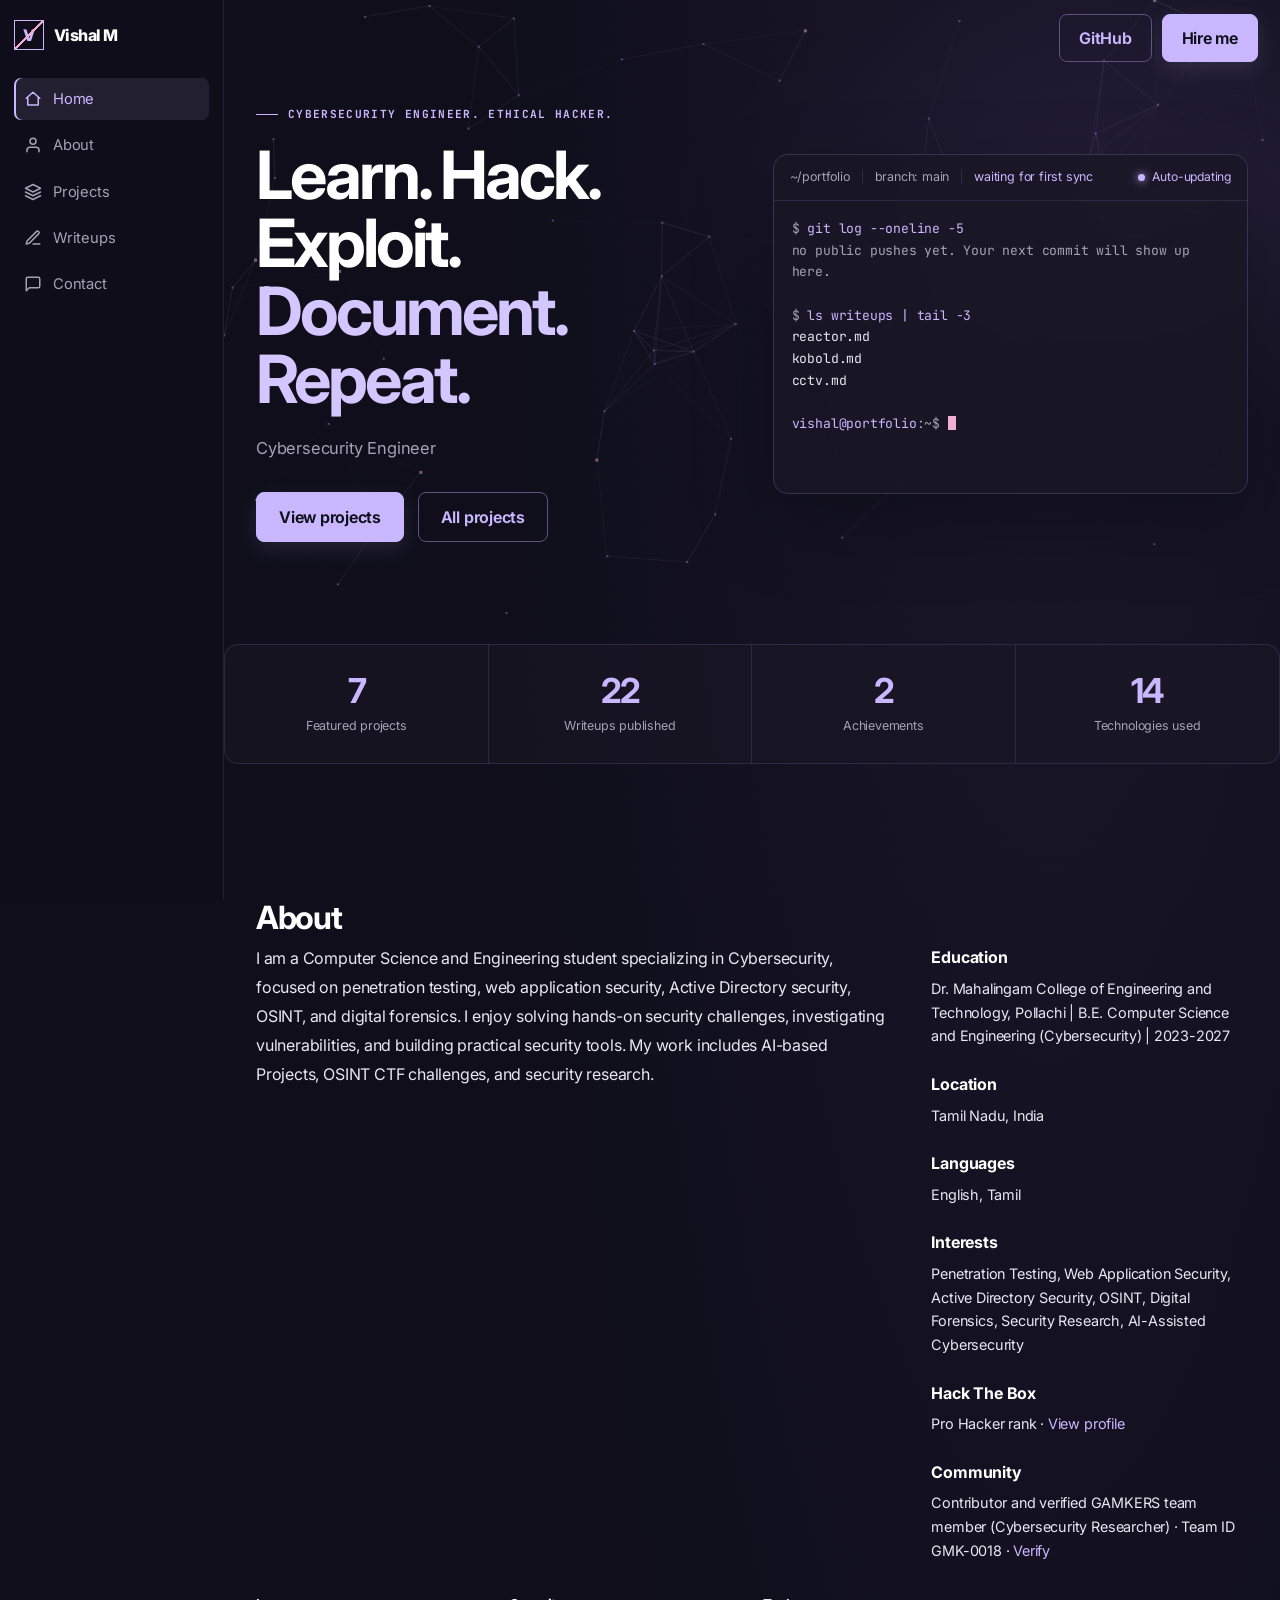
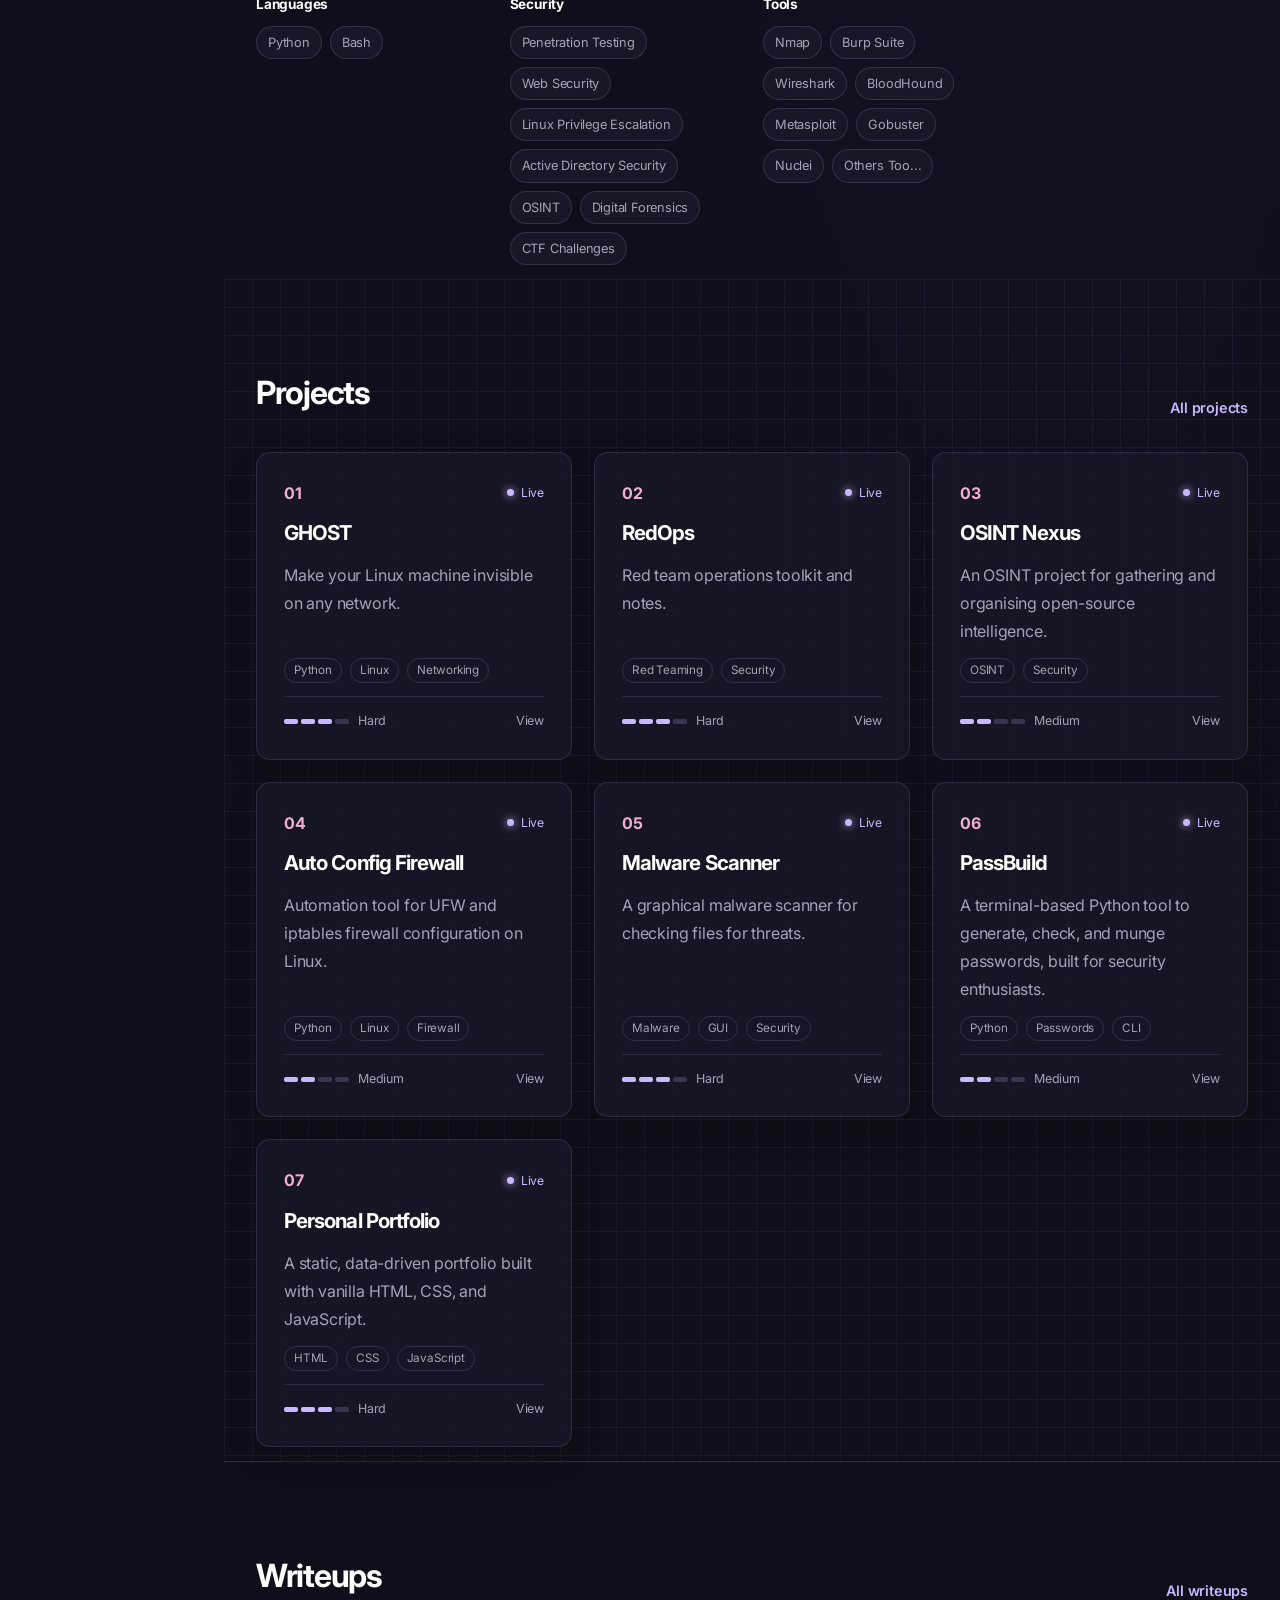
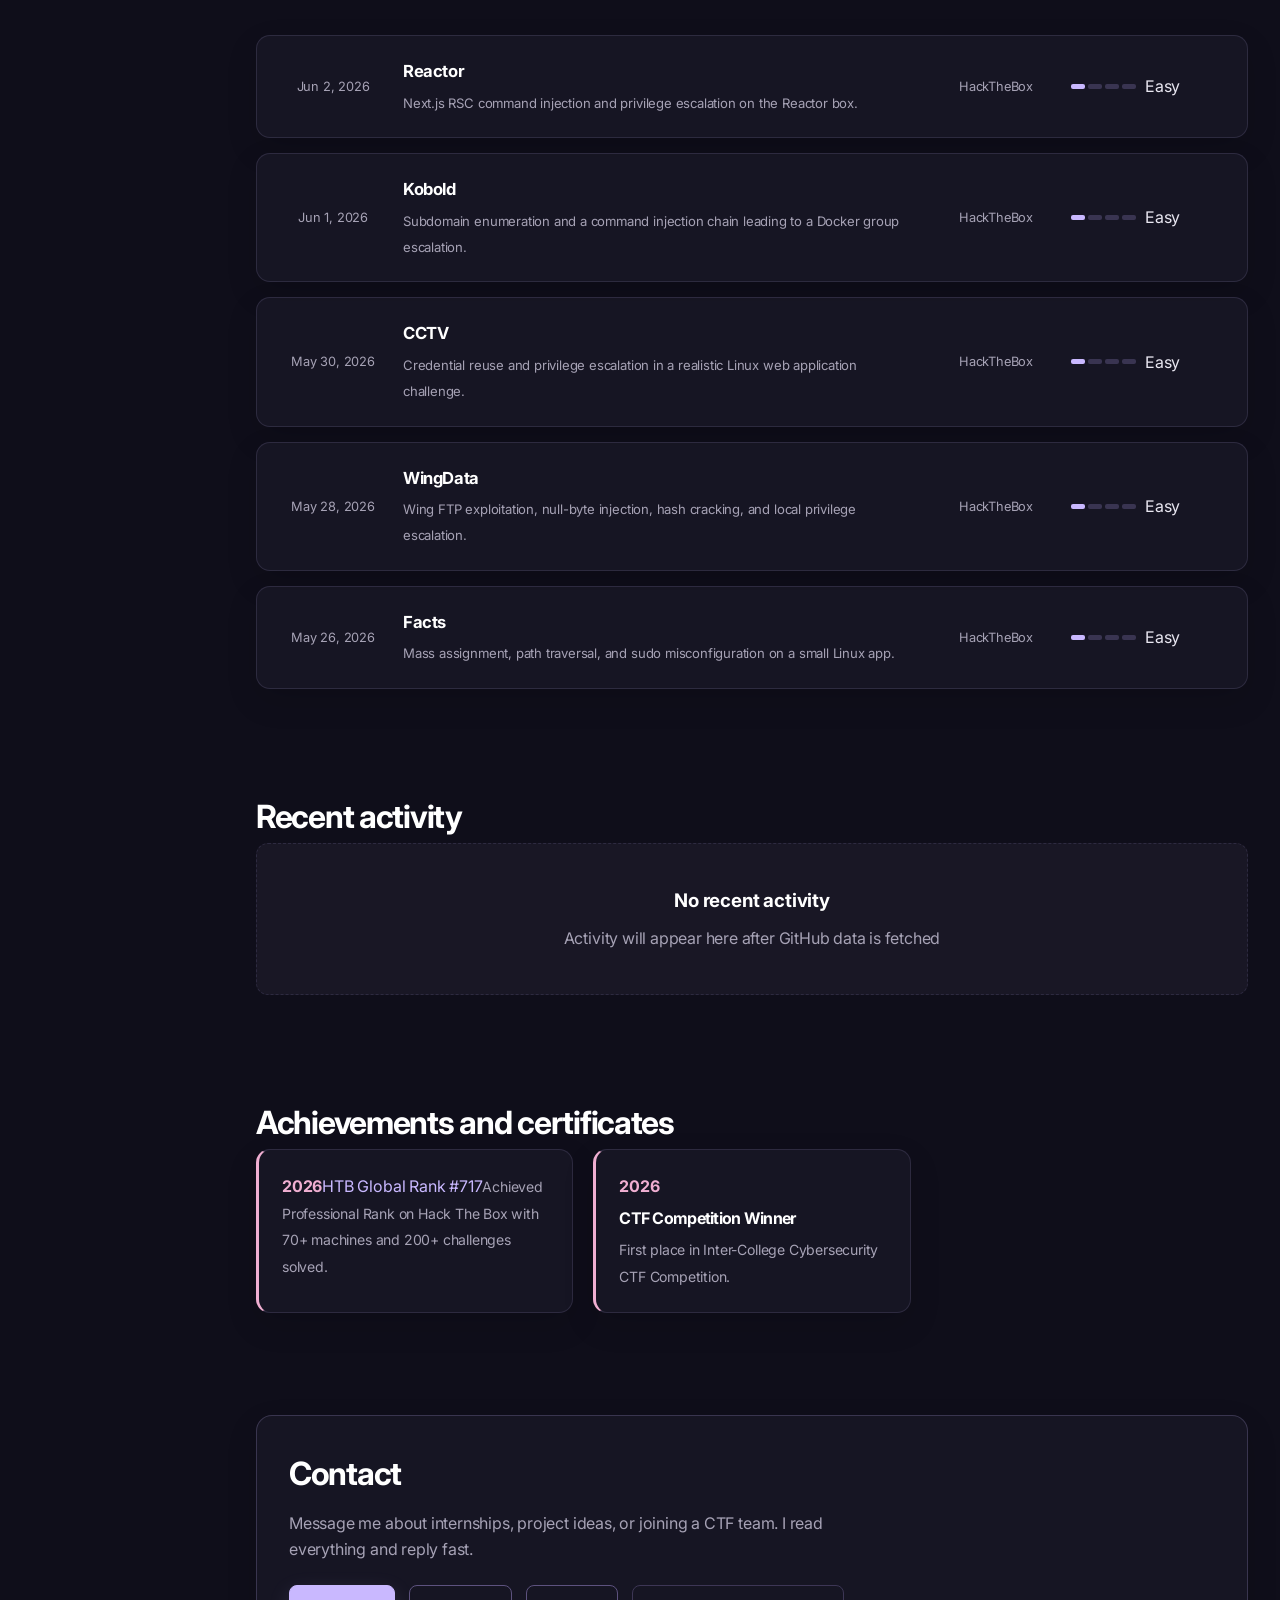
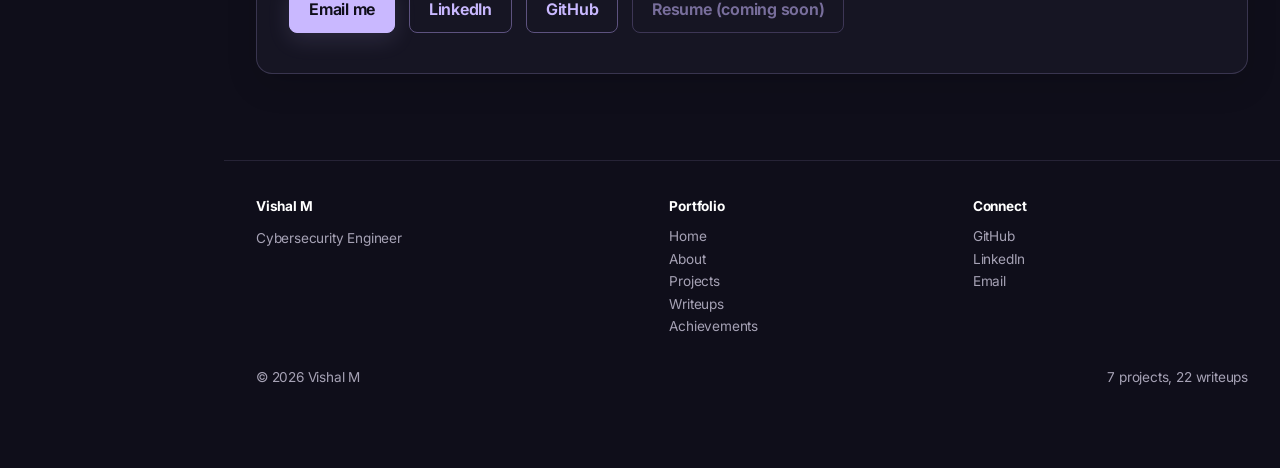
==== commit 14583c89: "Add HTB and GAMKERS details to About section" ====
--- a/index.html
+++ b/index.html
@@ -61,6 +61,8 @@
         <div class="about-row"><h4>Location</h4><p id="location">[CITY, COUNTRY]</p></div>
         <div class="about-row"><h4>Languages</h4><p id="languages">[LIST]</p></div>
         <div class="about-row"><h4>Interests</h4><p id="interests">[LIST]</p></div>
+        <div class="about-row"><h4>Hack The Box</h4><p>Pro Hacker rank &middot; <a href="https://profile.hackthebox.com/profile/019d3001-9e22-7332-9691-a161603273bb" target="_blank" rel="noopener noreferrer">View profile</a></p></div>
+        <div class="about-row"><h4>Community</h4><p>Contributor and verified GAMKERS team member (Cybersecurity Researcher) &middot; Team ID GMK-0018 &middot; <a href="https://form.gamkers.in/team" target="_blank" rel="noopener noreferrer">Verify</a></p></div>
       </div>
     </div>
     <div class="skills-grid" id="skills"></div>
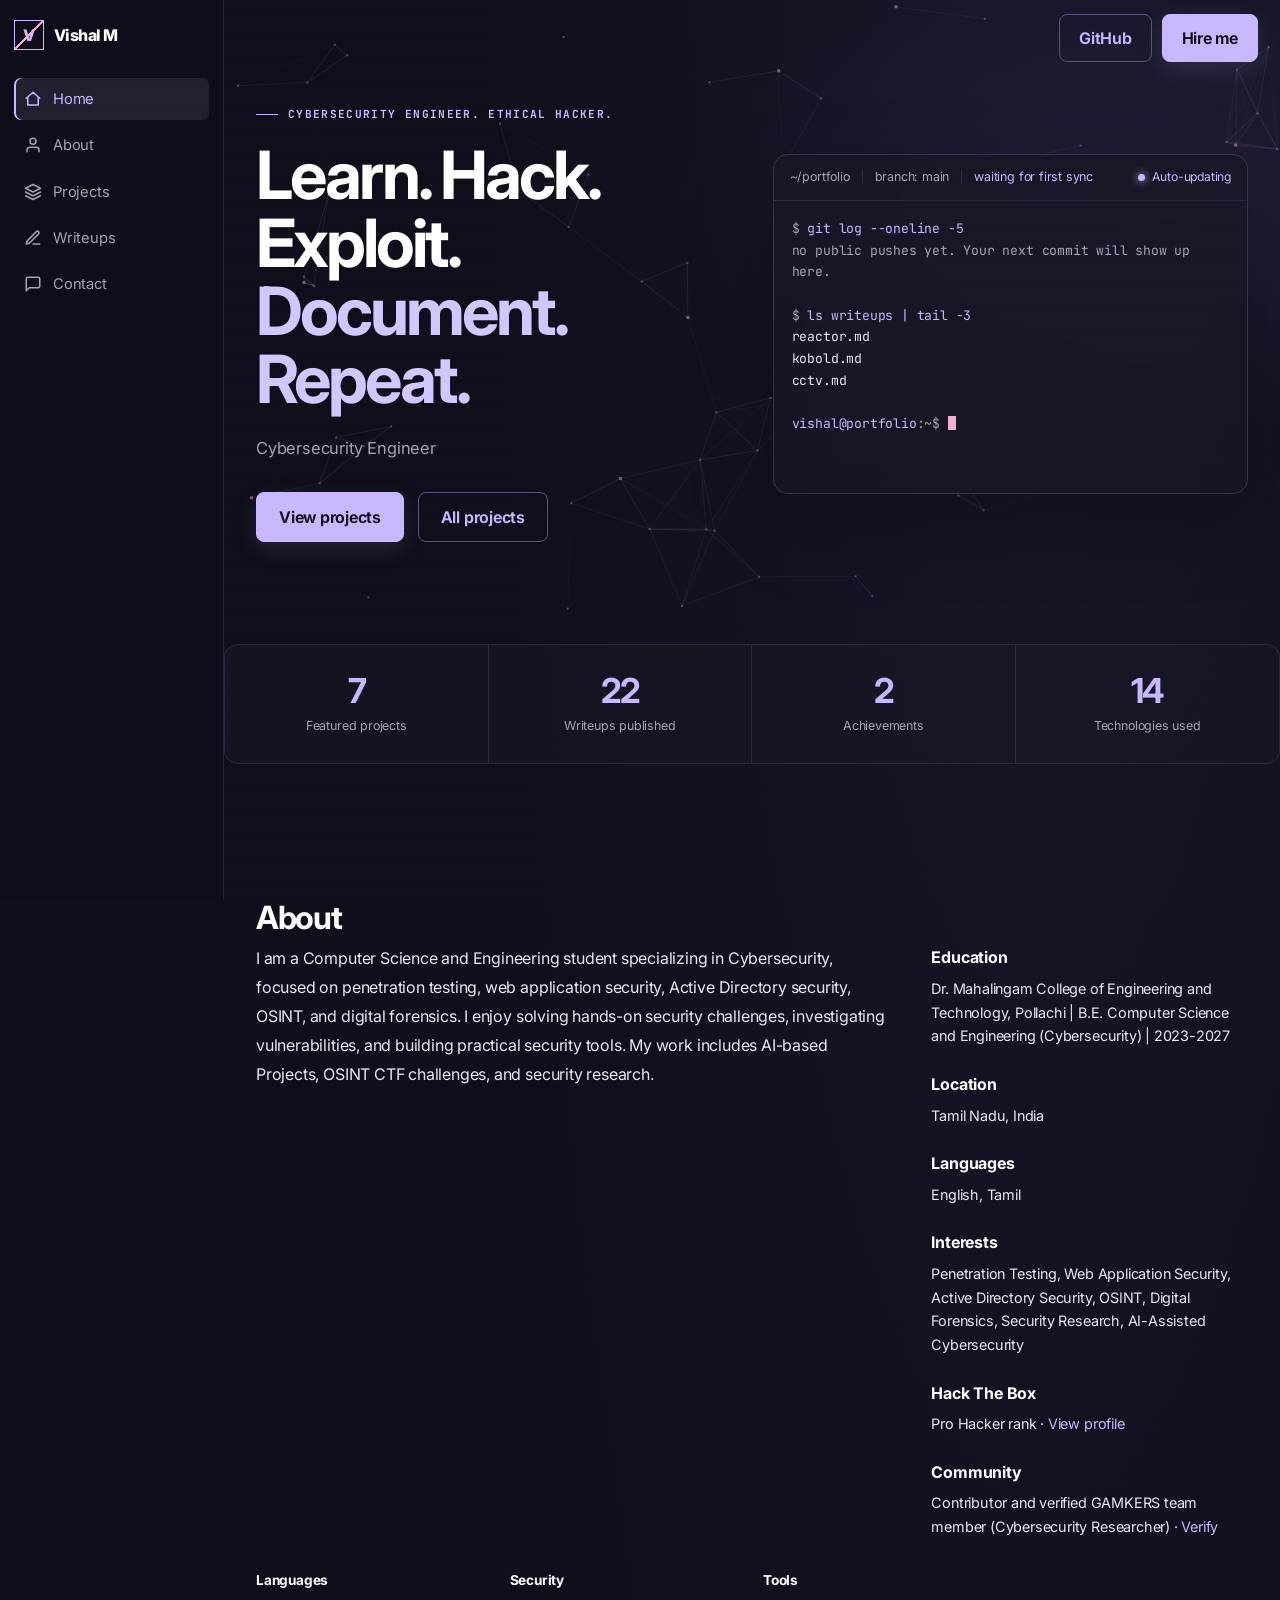
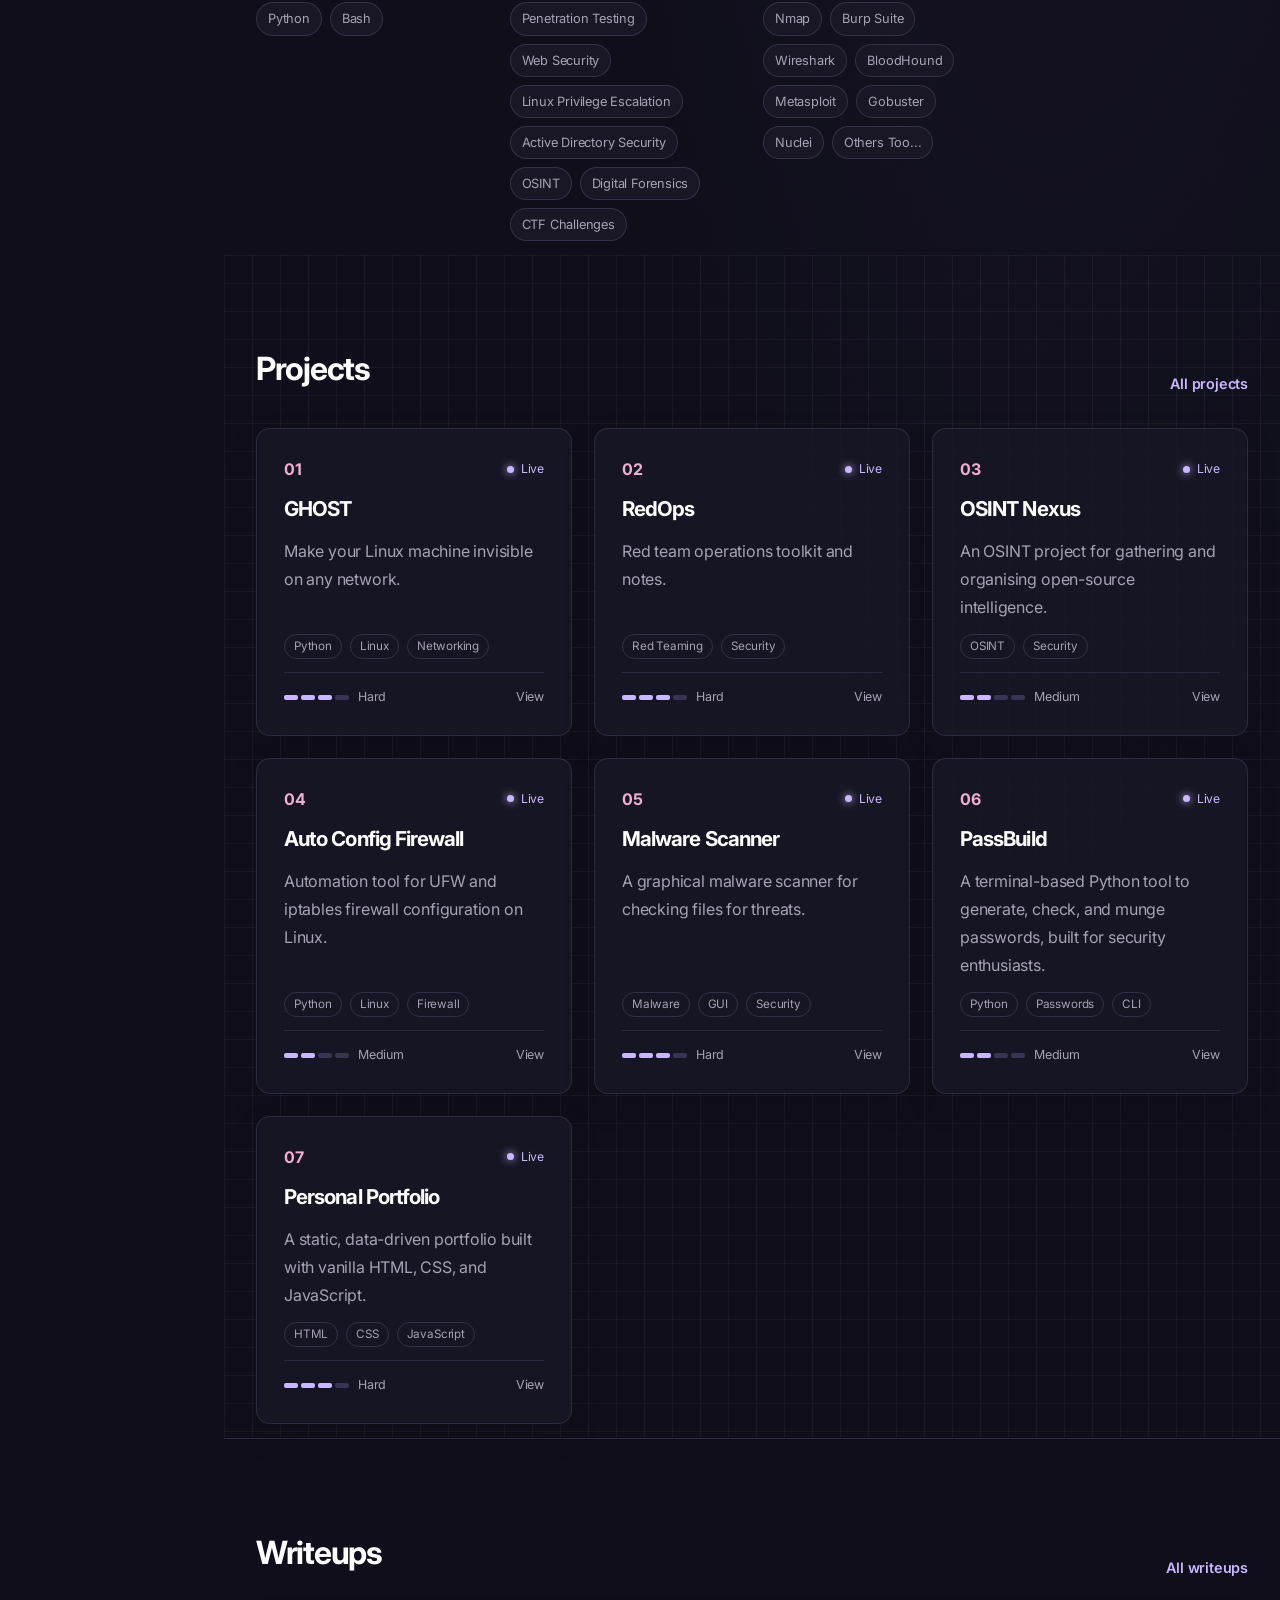
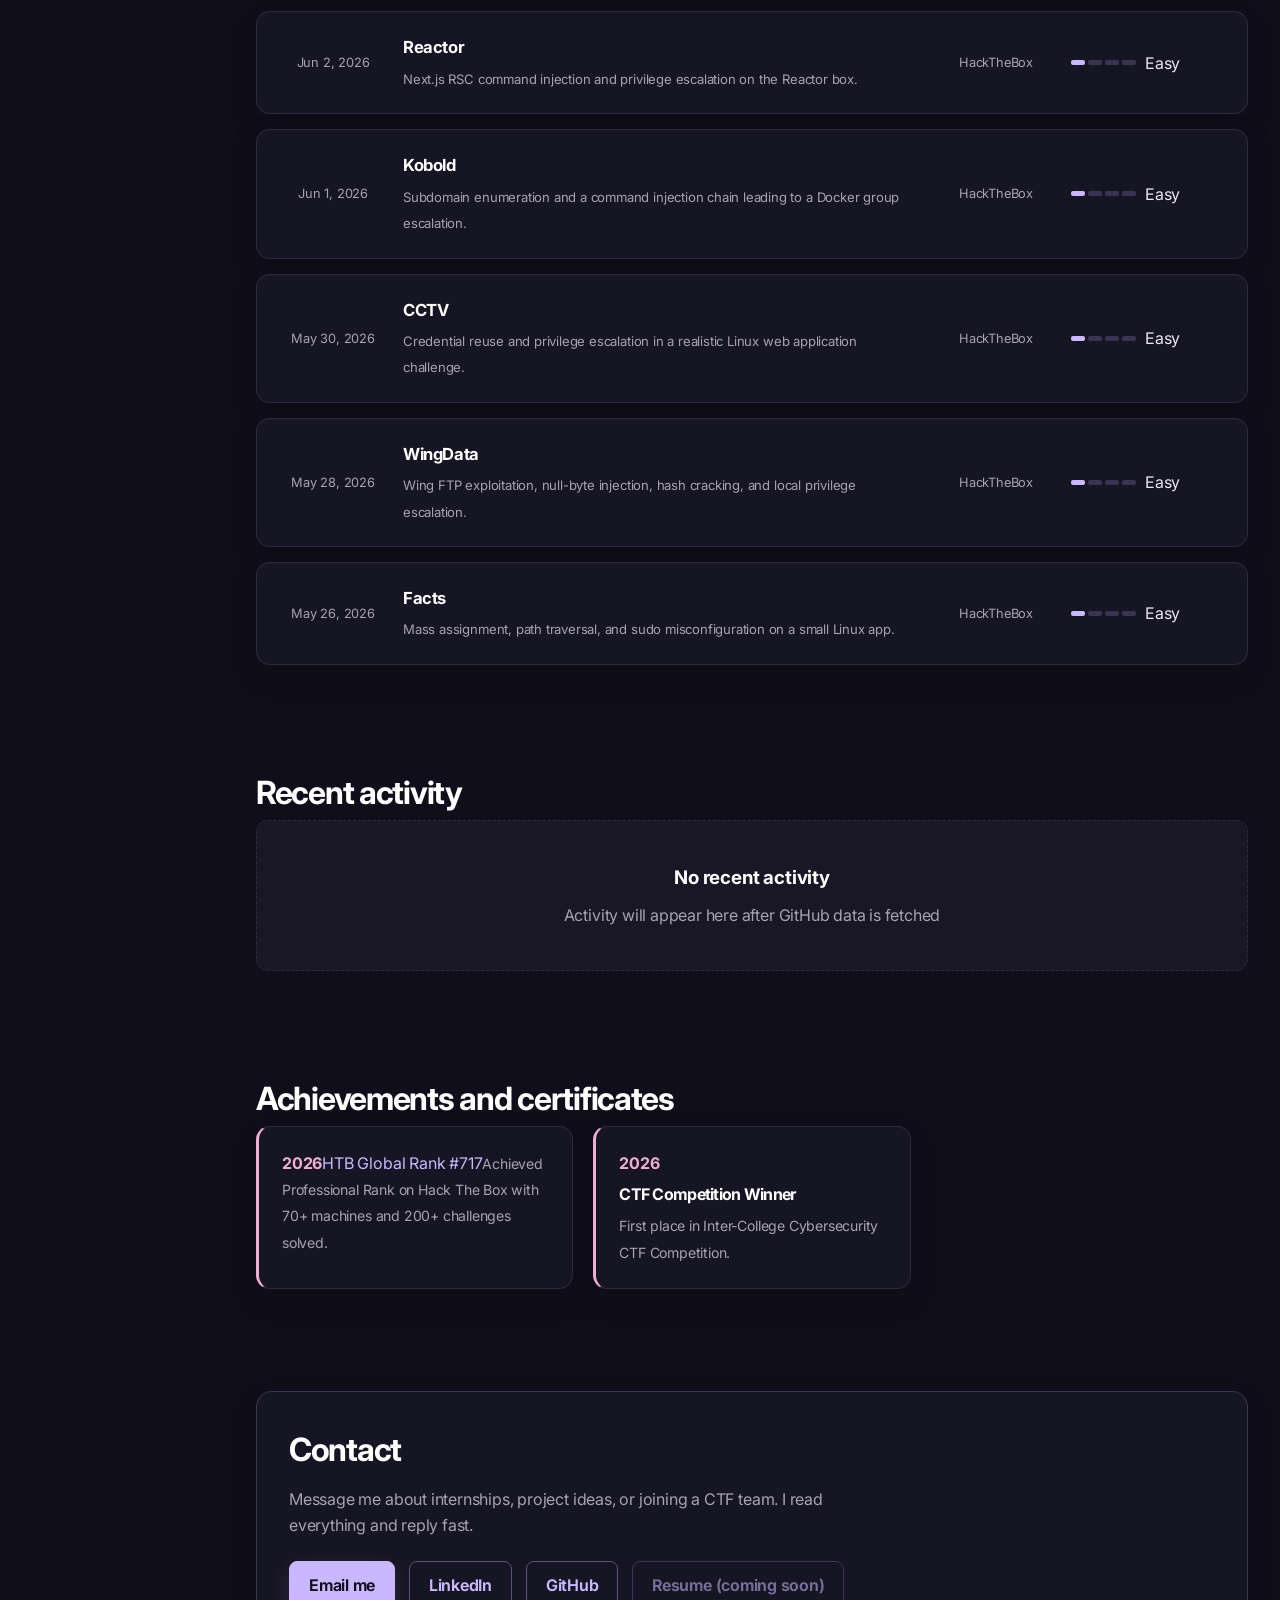
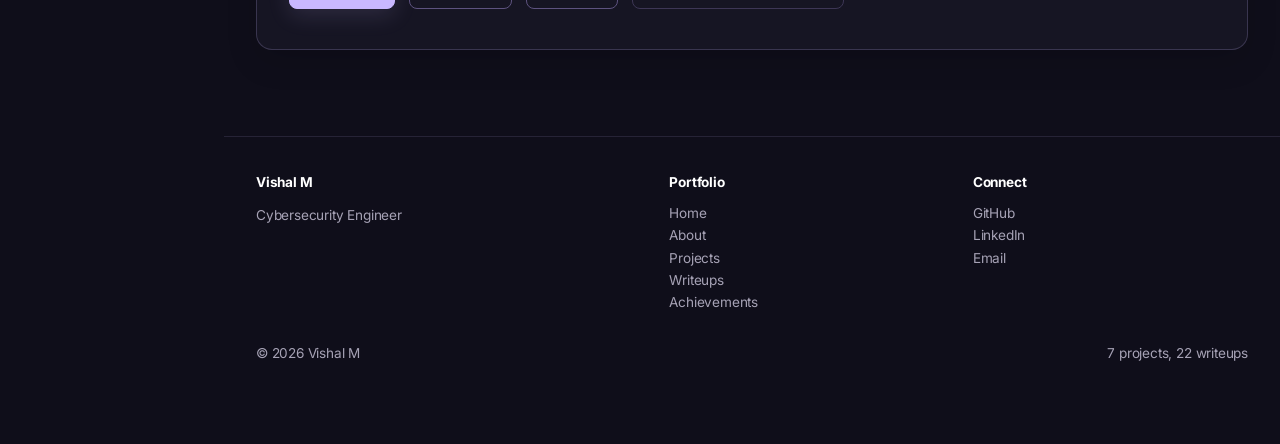
==== commit 4c118d88: "Fix formatting in Community section of index.html" ====
--- a/index.html
+++ b/index.html
@@ -62,7 +62,7 @@
         <div class="about-row"><h4>Languages</h4><p id="languages">[LIST]</p></div>
         <div class="about-row"><h4>Interests</h4><p id="interests">[LIST]</p></div>
         <div class="about-row"><h4>Hack The Box</h4><p>Pro Hacker rank &middot; <a href="https://profile.hackthebox.com/profile/019d3001-9e22-7332-9691-a161603273bb" target="_blank" rel="noopener noreferrer">View profile</a></p></div>
-        <div class="about-row"><h4>Community</h4><p>Contributor and verified GAMKERS team member (Cybersecurity Researcher) &middot; Team ID GMK-0018 &middot; <a href="https://form.gamkers.in/team" target="_blank" rel="noopener noreferrer">Verify</a></p></div>
+        <div class="about-row"><h4>Community</h4><p>Contributor and verified GAMKERS team member (Cybersecurity Researcher) &middot; <a href="https://form.gamkers.in/team" target="_blank" rel="noopener noreferrer">Verify</a></p></div>
       </div>
     </div>
     <div class="skills-grid" id="skills"></div>
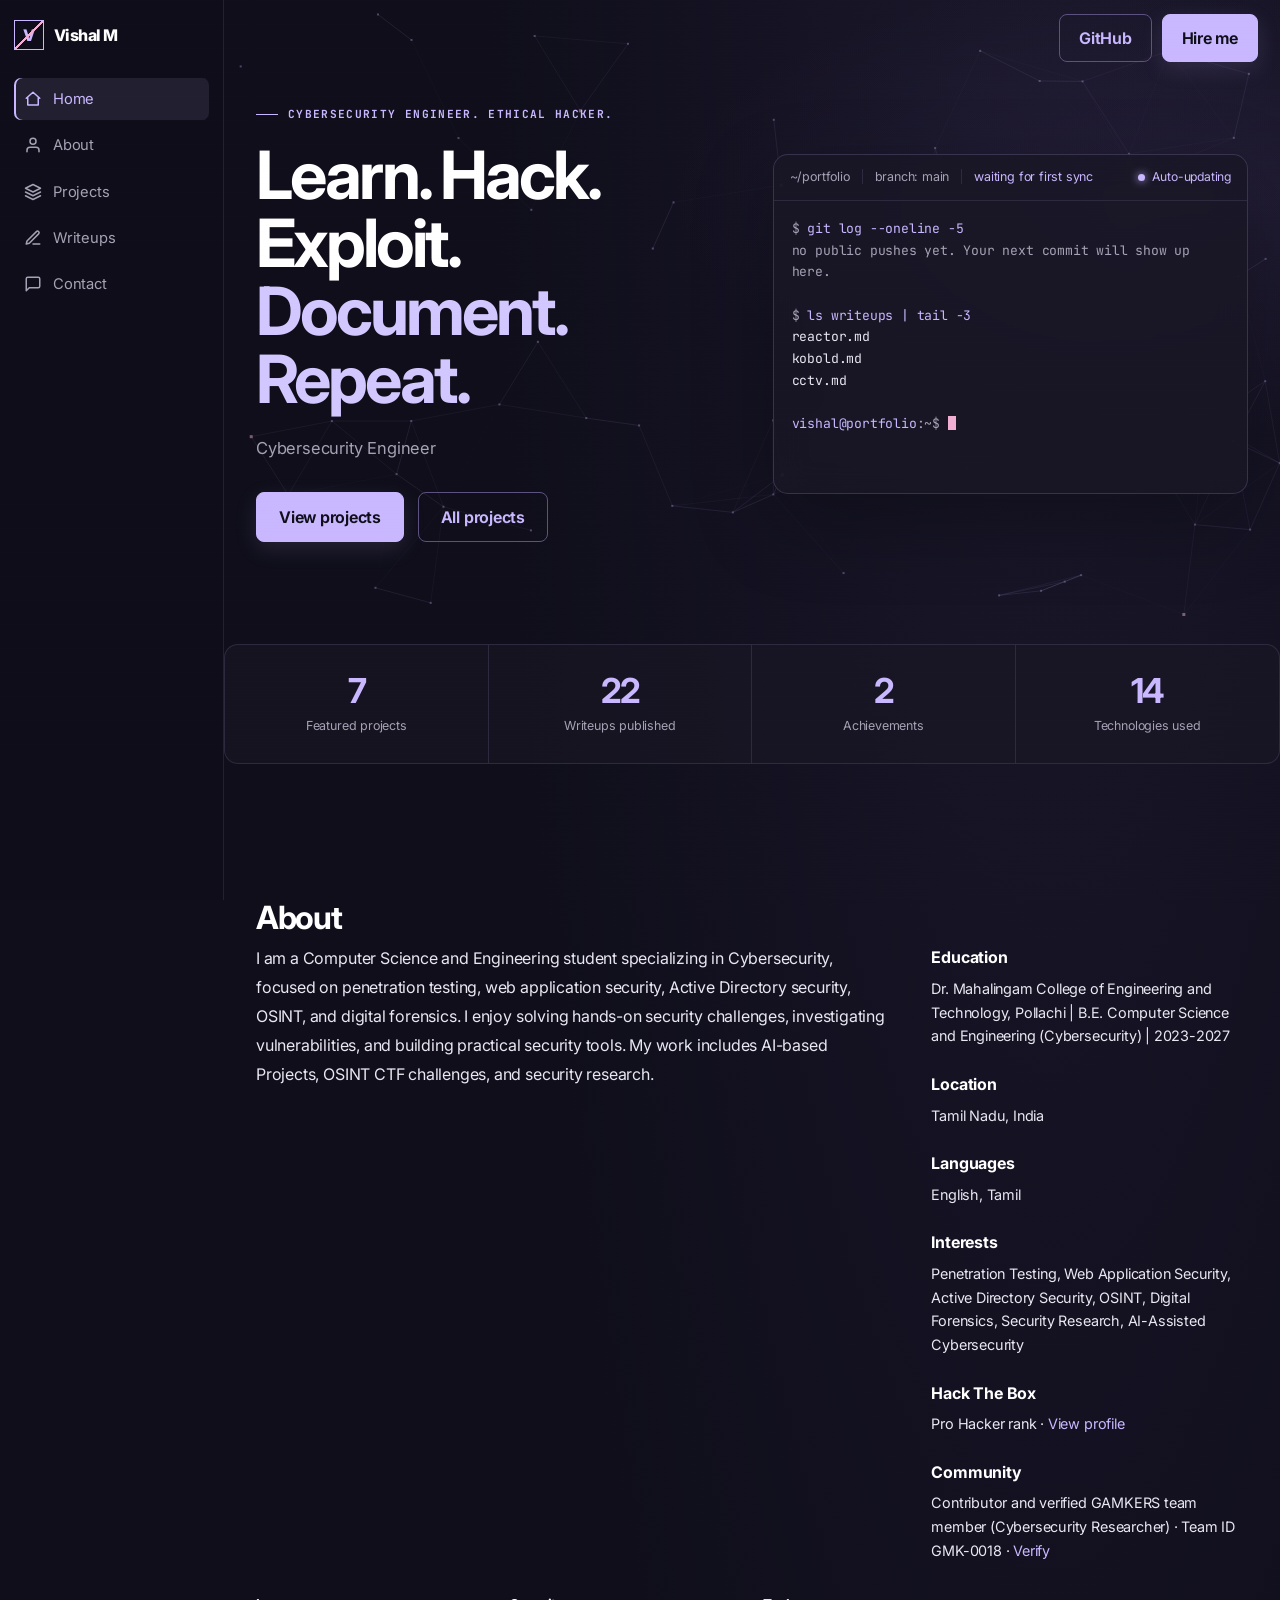
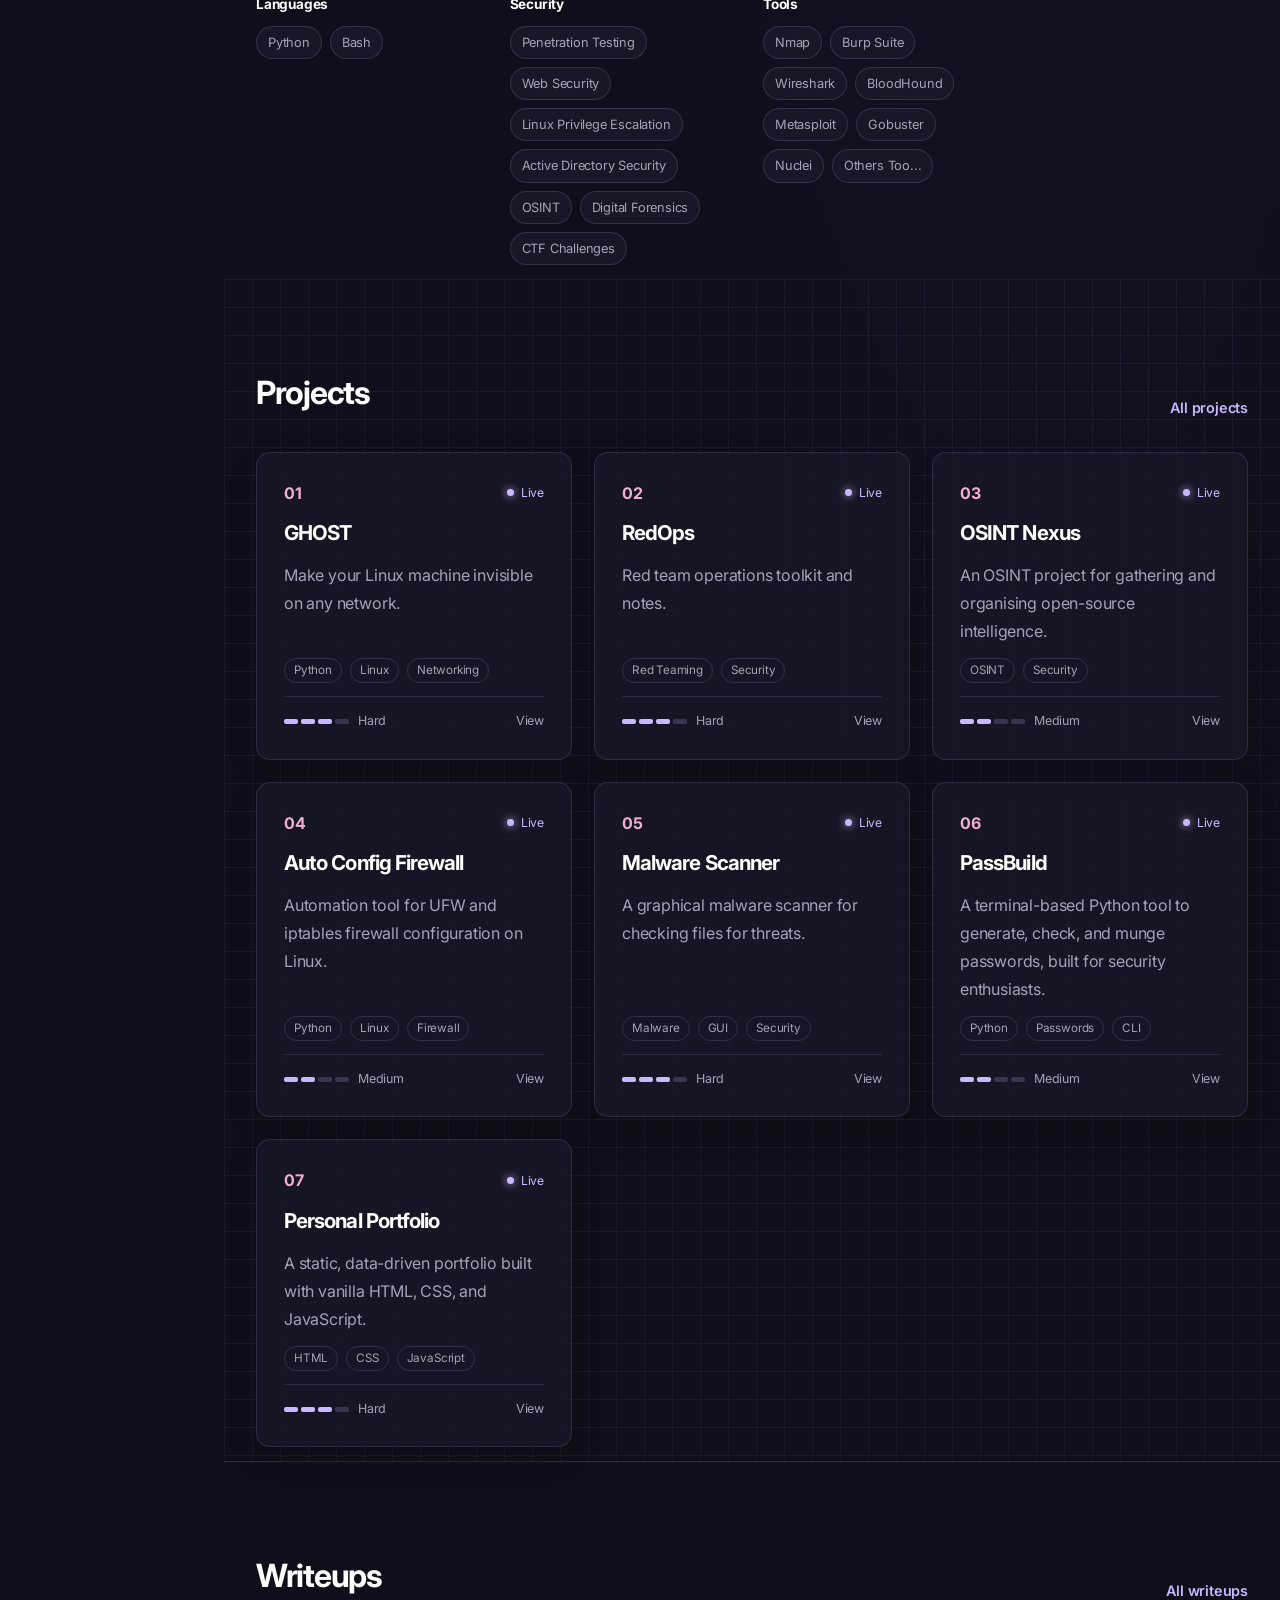
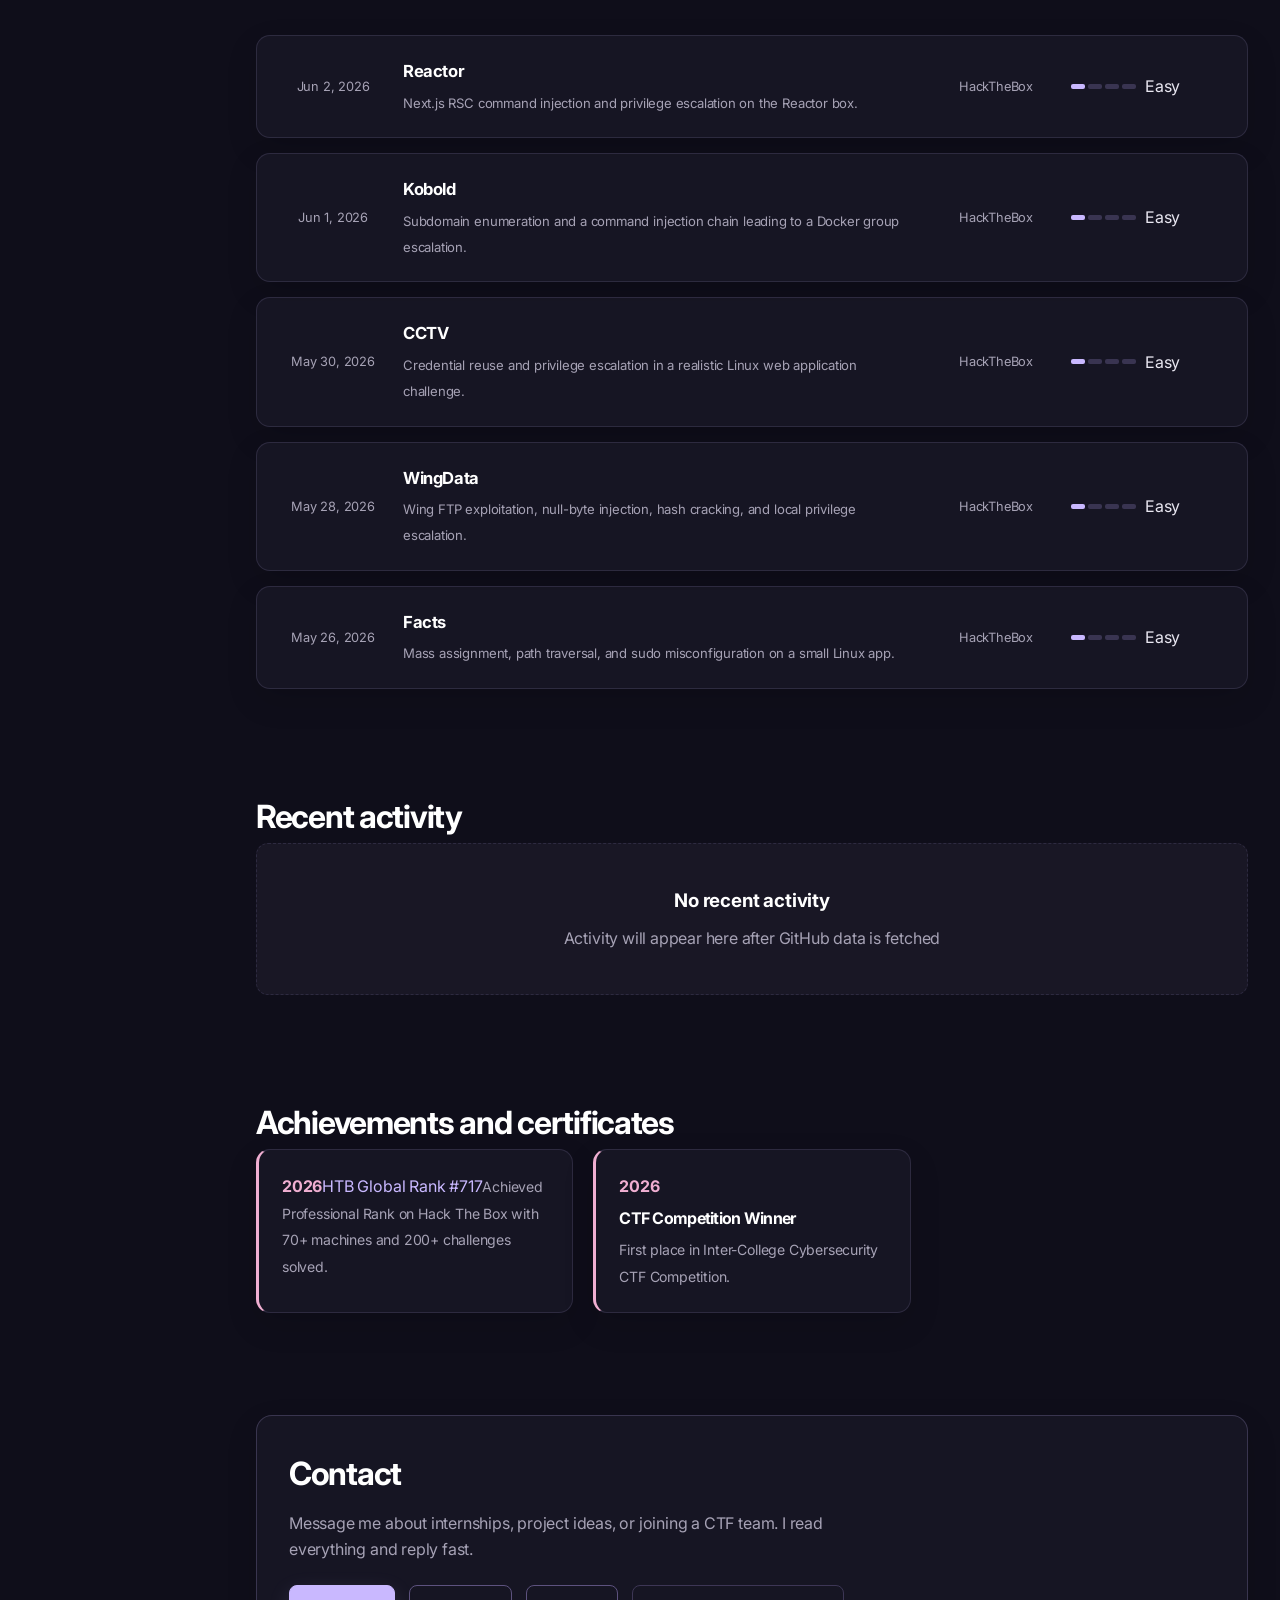
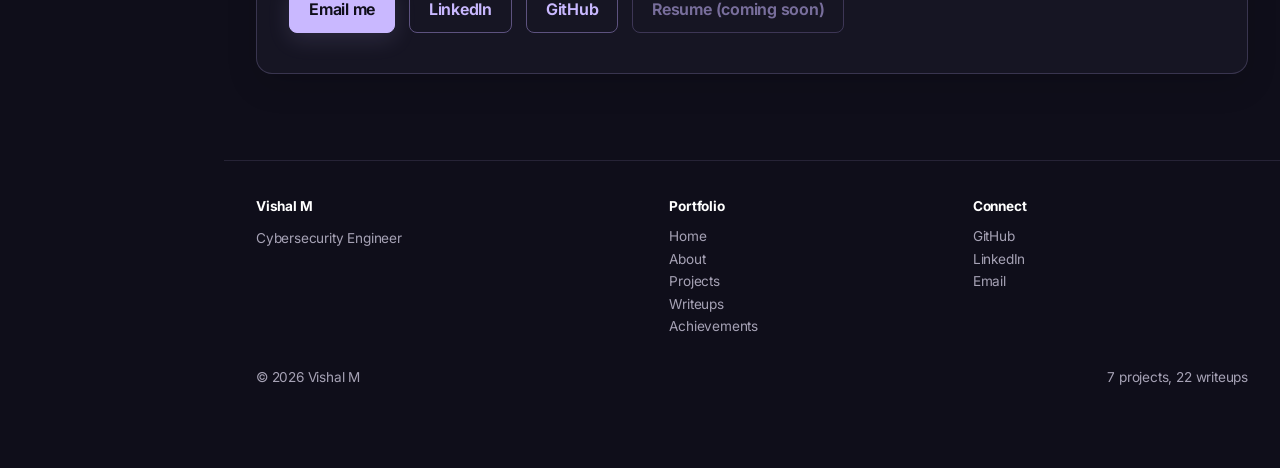
==== commit fa9b80c5: "Add HTB and GAMKERS details back into the About section" ====
--- a/index.html
+++ b/index.html
@@ -62,7 +62,7 @@
         <div class="about-row"><h4>Languages</h4><p id="languages">[LIST]</p></div>
         <div class="about-row"><h4>Interests</h4><p id="interests">[LIST]</p></div>
         <div class="about-row"><h4>Hack The Box</h4><p>Pro Hacker rank &middot; <a href="https://profile.hackthebox.com/profile/019d3001-9e22-7332-9691-a161603273bb" target="_blank" rel="noopener noreferrer">View profile</a></p></div>
-        <div class="about-row"><h4>Community</h4><p>Contributor and verified GAMKERS team member (Cybersecurity Researcher) &middot; <a href="https://form.gamkers.in/team" target="_blank" rel="noopener noreferrer">Verify</a></p></div>
+        <div class="about-row"><h4>Community</h4><p>Contributor and verified GAMKERS team member (Cybersecurity Researcher) &middot; Team ID GMK-0018 &middot; <a href="https://form.gamkers.in/team" target="_blank" rel="noopener noreferrer">Verify</a></p></div>
       </div>
     </div>
     <div class="skills-grid" id="skills"></div>
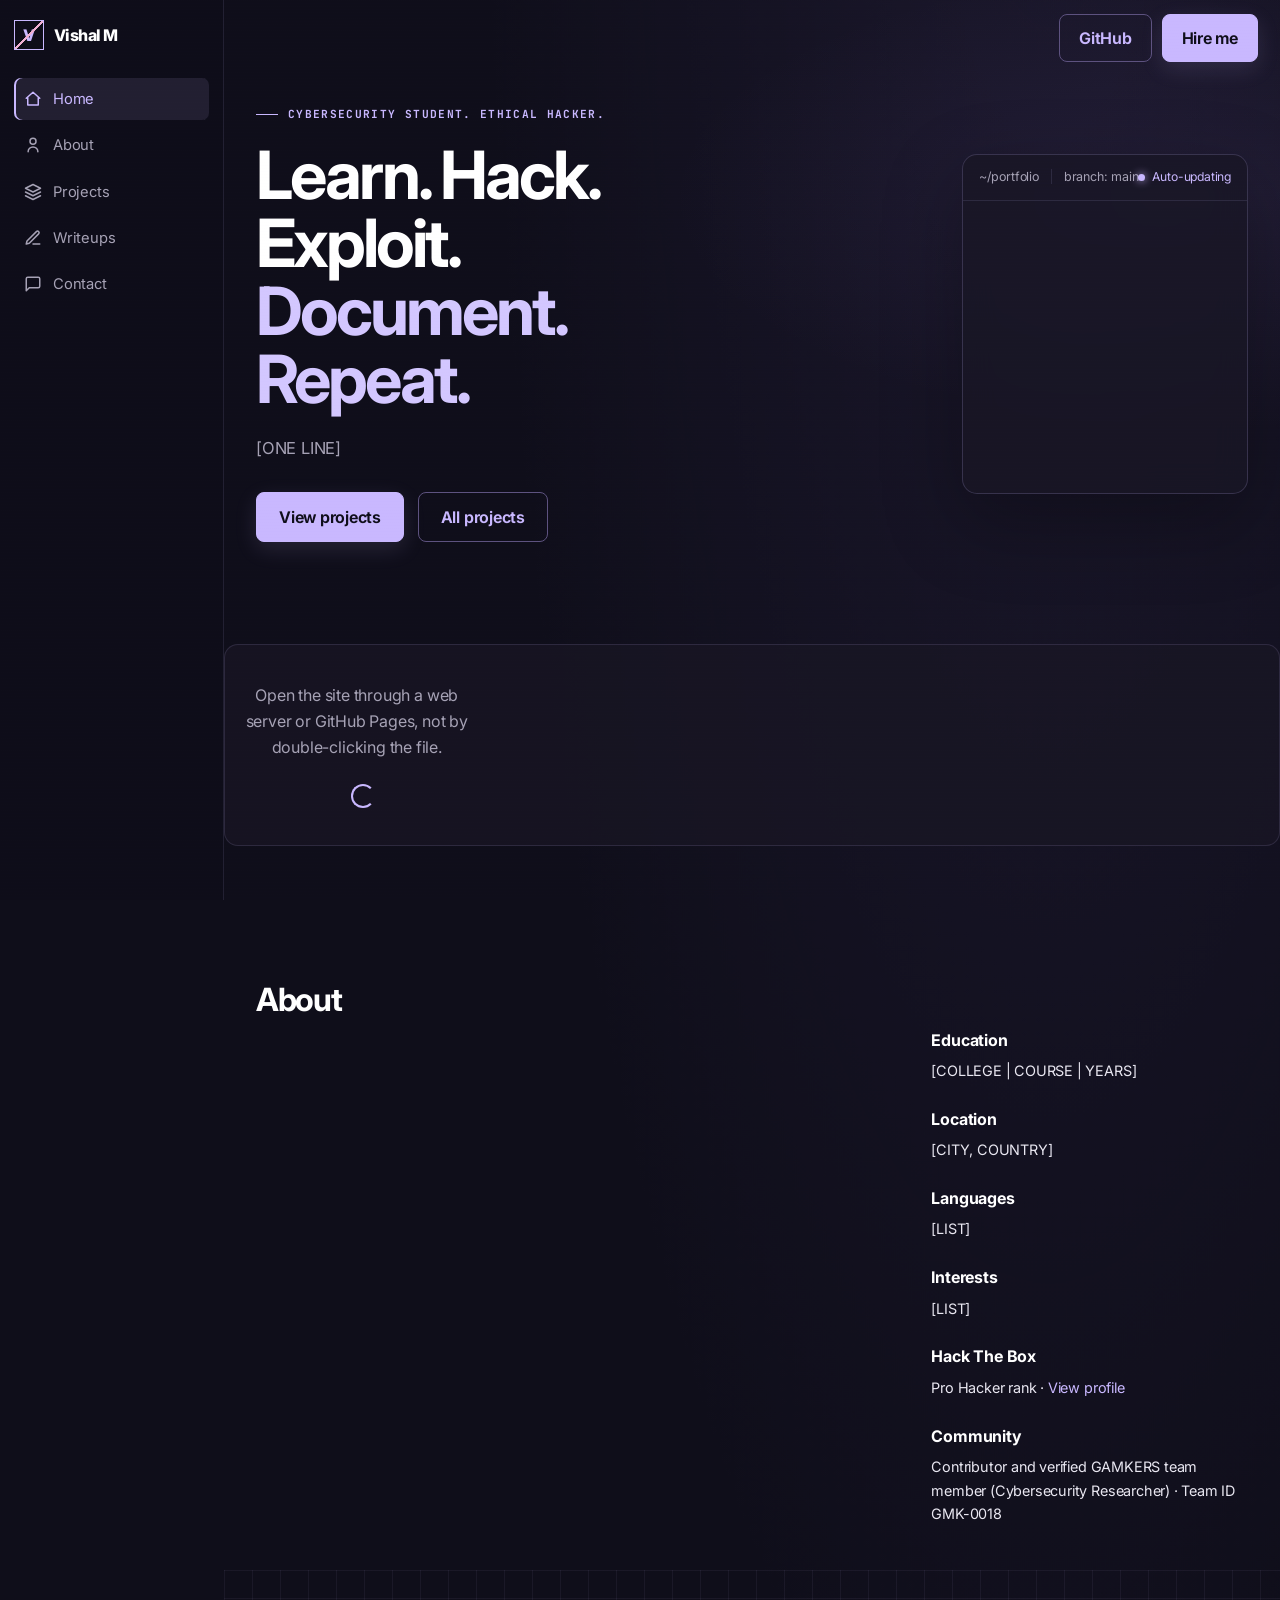
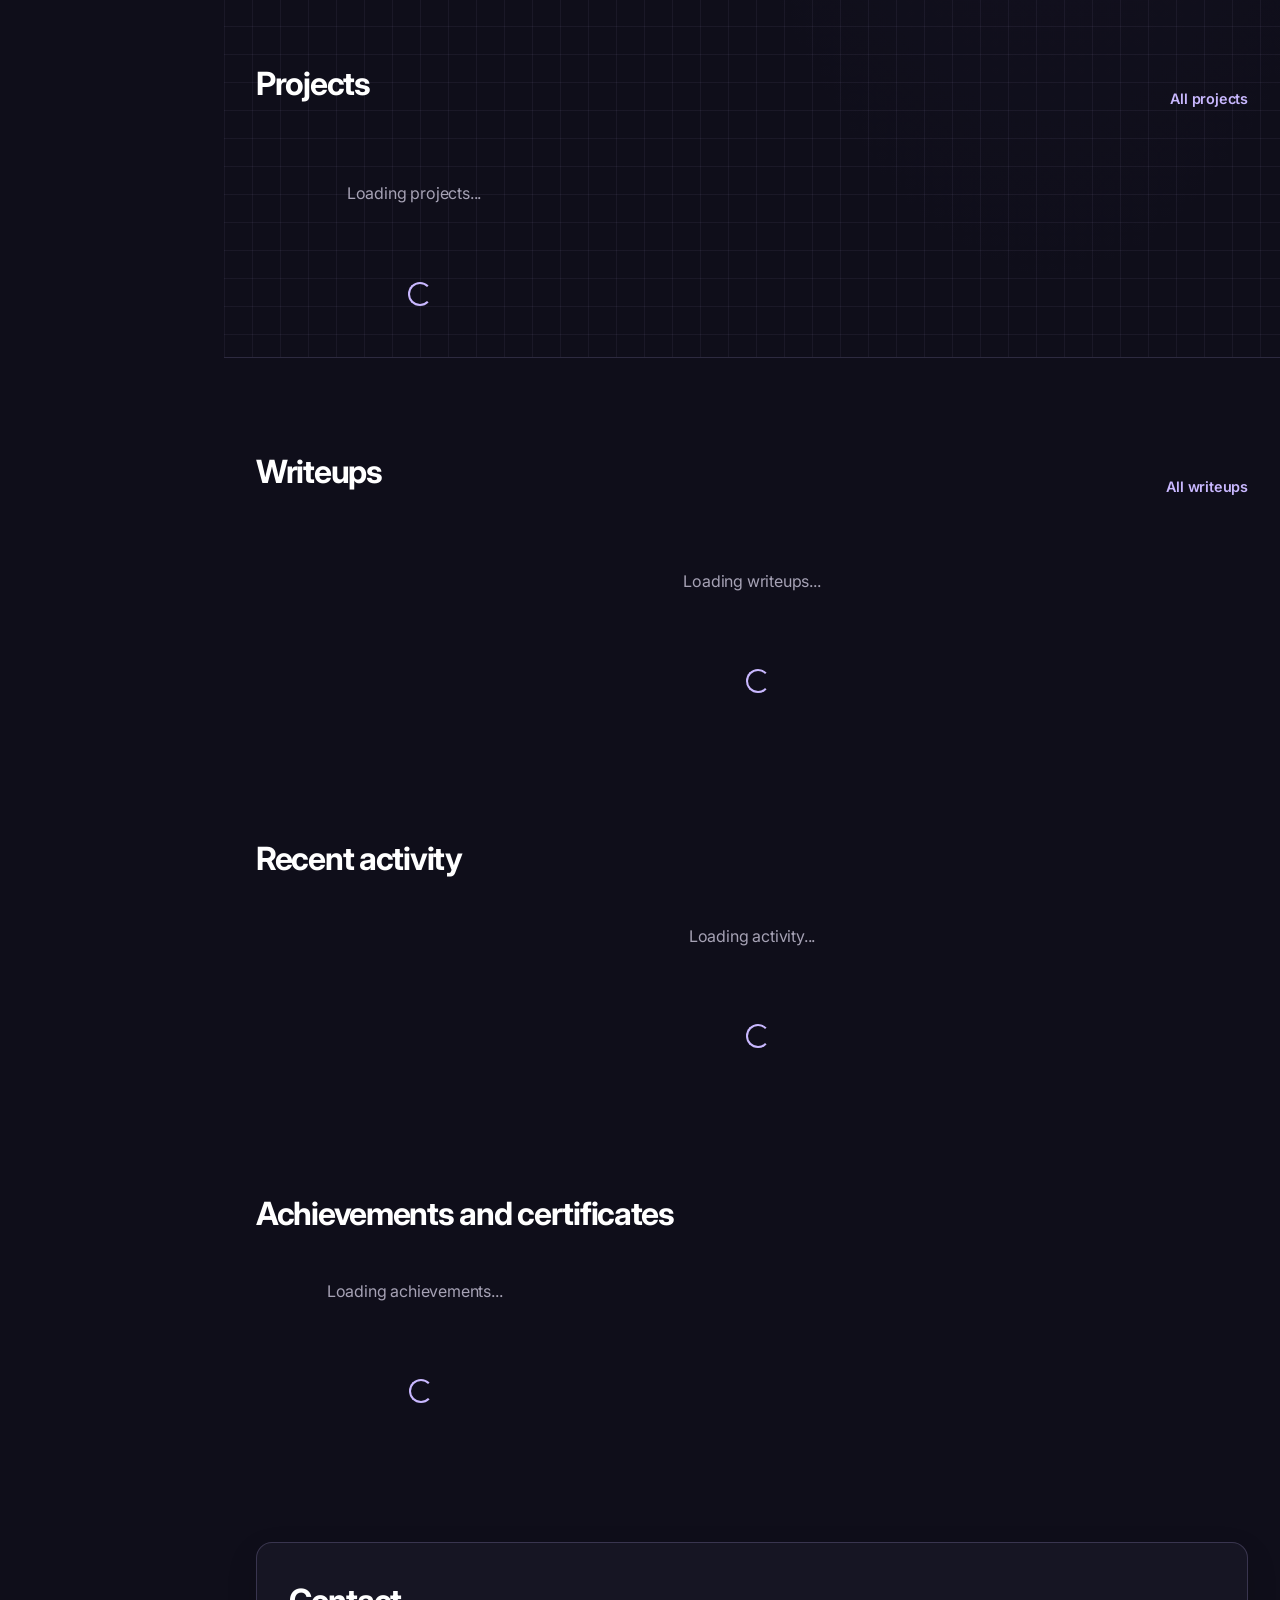
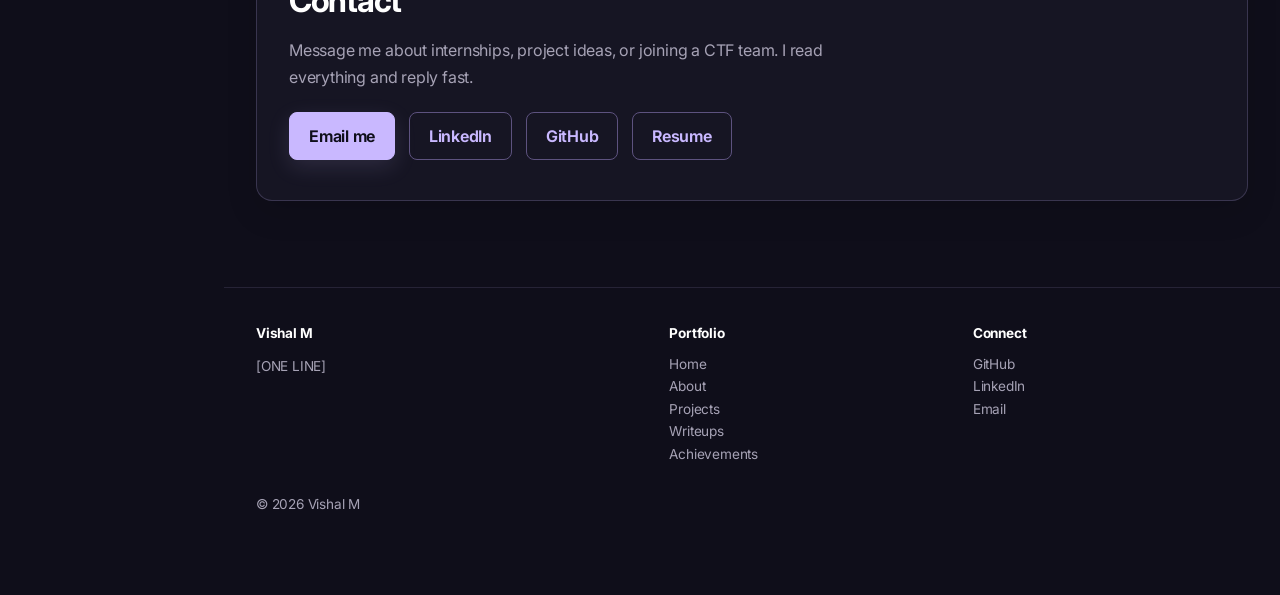
==== commit 0ca2e92a: "Update homepage student identity and meta description" ====
--- a/index.html
+++ b/index.html
@@ -4,7 +4,7 @@
 <meta charset="UTF-8">
 <meta name="viewport" content="width=device-width, initial-scale=1">
 <meta name="theme-color" content="#13111f">
-<meta name="description" content="Vishal M - Student Hacker who builds projects, solves security challenges, and writes up what I learn.">
+<meta name="description" content="Vishal M - Cybersecurity student and ethical hacker who builds security tools, solves HTB and CTF challenges, and writes up what I learn.">
 <link rel="preconnect" href="https://fonts.googleapis.com">
 <link rel="preconnect" href="https://fonts.gstatic.com" crossorigin>
 <link href="https://fonts.googleapis.com/css2?family=Inter:wght@400;500;600;700&family=JetBrains+Mono:wght@400;700;800&display=swap" rel="stylesheet">
@@ -13,32 +13,28 @@
 </head>
 <body>
 <a href="#main-content" class="skip-link">Skip to content</a>
-
 <div class="scan" aria-hidden="true"></div>
-
 <aside class="side" aria-label="Main navigation">
   <a class="logo" href="#top"><span class="mk" aria-hidden="true">V</span><span>Vishal M</span></a>
   <nav class="grp">
     <span class="gl" hidden aria-hidden="true">Portfolio</span>
     <a class="item on" data-s="top" href="#top" aria-label="Home"><svg class="i" viewBox="0 0 24 24" aria-hidden="true"><path d="M3 11l9-8 9 8M5 10v10h14V10"/></svg><span>Home</span></a>
-    <a class="item" data-s="about" href="#about" aria-label="About"><svg class="i" viewBox="0 0 24 24" aria-hidden="true"><path d="M20 21v-2a4 4 0 00-4-4H8a4 4 0 00-4 4v2"/><circle cx="12" cy="7" r="4"/></svg><span>About</span></a>
+    <a class="item" data-s="about" href="#about" aria-label="About"><svg class="i" viewBox="0 0 24 24" aria-hidden="true"><circle cx="12" cy="7" r="4"/><path d="M5.5 21a6.5 6.5 0 0113 0"/></svg><span>About</span></a>
     <a class="item" data-s="projects" href="#projects" aria-label="Projects"><svg class="i" viewBox="0 0 24 24" aria-hidden="true"><path d="M12 2L2 7l10 5 10-5-10-5zM2 17l10 5 10-5M2 12l10 5 10-5"/></svg><span>Projects</span></a>
     <a class="item" data-s="writeups" href="#writeups" aria-label="Writeups"><svg class="i" viewBox="0 0 24 24" aria-hidden="true"><path d="M12 20h9M16.5 3.5a2.1 2.1 0 013 3L7 19l-4 1 1-4z"/></svg><span>Writeups</span></a>
     <a class="item" data-s="contact" href="#contact" aria-label="Contact"><svg class="i" viewBox="0 0 24 24" aria-hidden="true"><path d="M21 15a2 2 0 01-2 2H7l-4 4V5a2 2 0 012-2h14a2 2 0 012 2z"/></svg><span>Contact</span></a>
   </nav>
   <div class="grp foot-s"></div>
 </aside>
-
 <div class="topr" role="group" aria-label="External links">
   <a class="btn" href="https://github.com/vishalmani-11" target="_blank" rel="noopener noreferrer">GitHub</a>
   <a class="btn s" href="#contact">Hire me</a>
 </div>
-
 <div class="main" id="main-content" tabindex="-1">
   <div class="hz"><canvas id="net" aria-hidden="true"></canvas>
   <div class="w"><header class="hero" id="top">
     <div>
-      <p class="eb">Cybersecurity engineer. Ethical hacker.</p>
+      <p class="eb">Cybersecurity student. Ethical hacker.</p>
       <h1><span>Learn. Hack. Exploit.</span><span>Document. Repeat.</span></h1>
       <p class="pitch" id="tagline">[ONE LINE]</p>
       <a class="btn s" href="#projects">View projects</a>
@@ -49,9 +45,7 @@
       <div class="tw" id="term-body" aria-hidden="true"></div>
     </div>
   </header></div></div>
-
   <div class="stats" id="stats"><div class="loading">Open the site through a web server or GitHub Pages, not by double-clicking the file.</div></div>
-
   <section class="z" id="about"><div class="w">
     <h2>About</h2>
     <div class="about-grid">
@@ -62,32 +56,27 @@
         <div class="about-row"><h4>Languages</h4><p id="languages">[LIST]</p></div>
         <div class="about-row"><h4>Interests</h4><p id="interests">[LIST]</p></div>
         <div class="about-row"><h4>Hack The Box</h4><p>Pro Hacker rank &middot; <a href="https://profile.hackthebox.com/profile/019d3001-9e22-7332-9691-a161603273bb" target="_blank" rel="noopener noreferrer">View profile</a></p></div>
-        <div class="about-row"><h4>Community</h4><p>Contributor and verified GAMKERS team member (Cybersecurity Researcher) &middot; Team ID GMK-0018 &middot; <a href="https://form.gamkers.in/team" target="_blank" rel="noopener noreferrer">Verify</a></p></div>
+        <div class="about-row"><h4>Community</h4><p>Contributor and verified GAMKERS team member (Cybersecurity Researcher) &middot; Team ID GMK-0018</p></div>
       </div>
     </div>
     <div class="skills-grid" id="skills"></div>
   </div></section>
-
   <section class="z bp" id="projects"><div class="w">
     <div class="sh"><h2>Projects</h2><a href="projects.html">All projects</a></div>
     <div class="grid" id="featured-projects"><div class="loading">Loading projects...</div></div>
   </div></section>
-
   <section class="z" id="writeups"><div class="w">
     <div class="sh"><h2>Writeups</h2><a href="writeups.html">All writeups</a></div>
     <div class="cases" id="writeups-list"><div class="loading">Loading writeups...</div></div>
   </div></section>
-
   <section class="z" id="activity"><div class="w">
     <h2>Recent activity</h2>
     <div class="cases" id="recent-activity"><div class="loading">Loading activity...</div></div>
   </div></section>
-
   <section class="z" id="achievements"><div class="w">
     <h2>Achievements and certificates</h2>
     <div class="hall" id="achievements-list"><div class="loading">Loading achievements...</div></div>
   </div></section>
-
   <section class="z" id="contact"><div class="w">
     <div class="roe">
       <h2>Contact</h2>
@@ -98,7 +87,6 @@
       <a class="btn" id="resume-btn" href="#" target="_blank" rel="noopener noreferrer" hidden>Resume</a>
     </div>
   </div></section>
-
   <footer><div class="w"><div class="fg">
     <div><b style="color:var(--hi)">Vishal M</b><p id="footer-tagline">[ONE LINE]</p></div>
     <div><h4>Portfolio</h4><a href="#top">Home</a><a href="#about">About</a><a href="#projects">Projects</a><a href="#writeups">Writeups</a><a href="#achievements">Achievements</a></div>
@@ -106,7 +94,6 @@
   </div>
   <div class="fb"><span>&copy; 2026 Vishal M</span><span id="footer-stats"></span></div></div></footer>
 </div>
-
 <script src="main.js"></script>
 </body>
 </html>
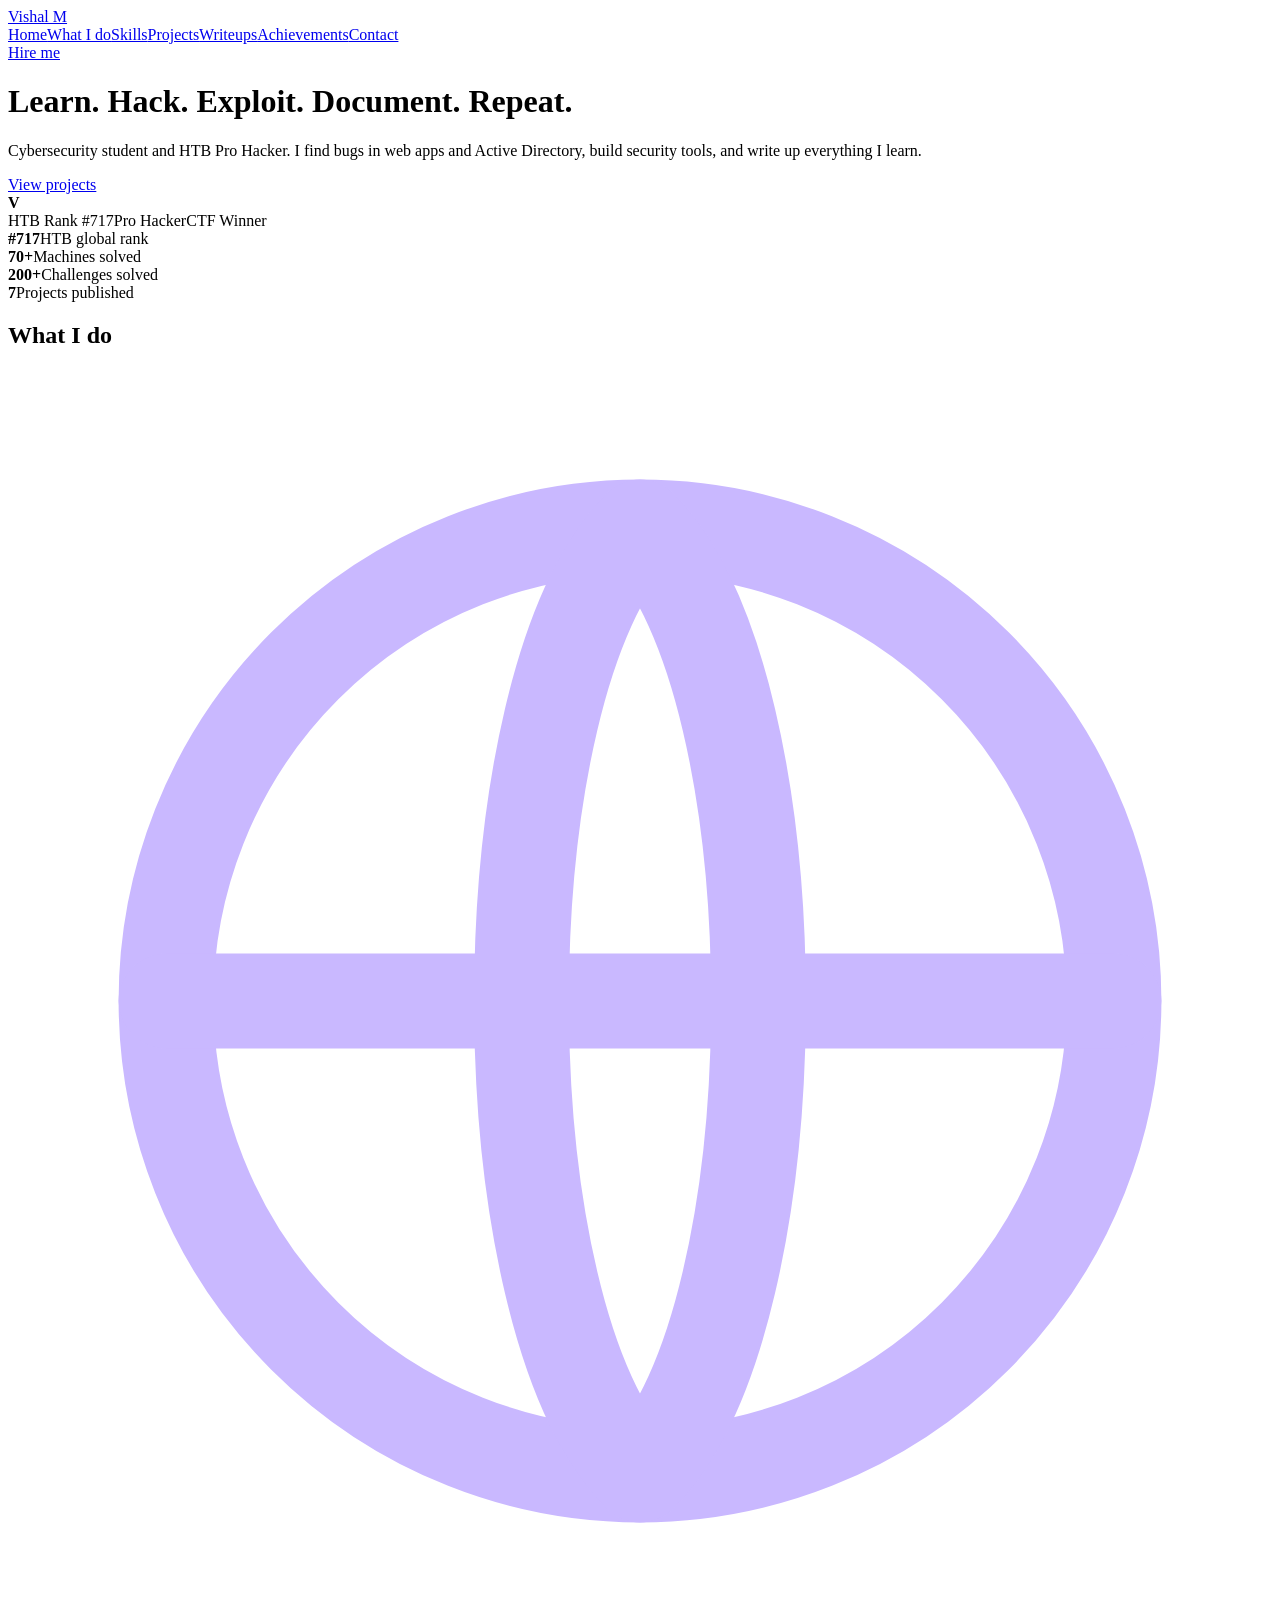
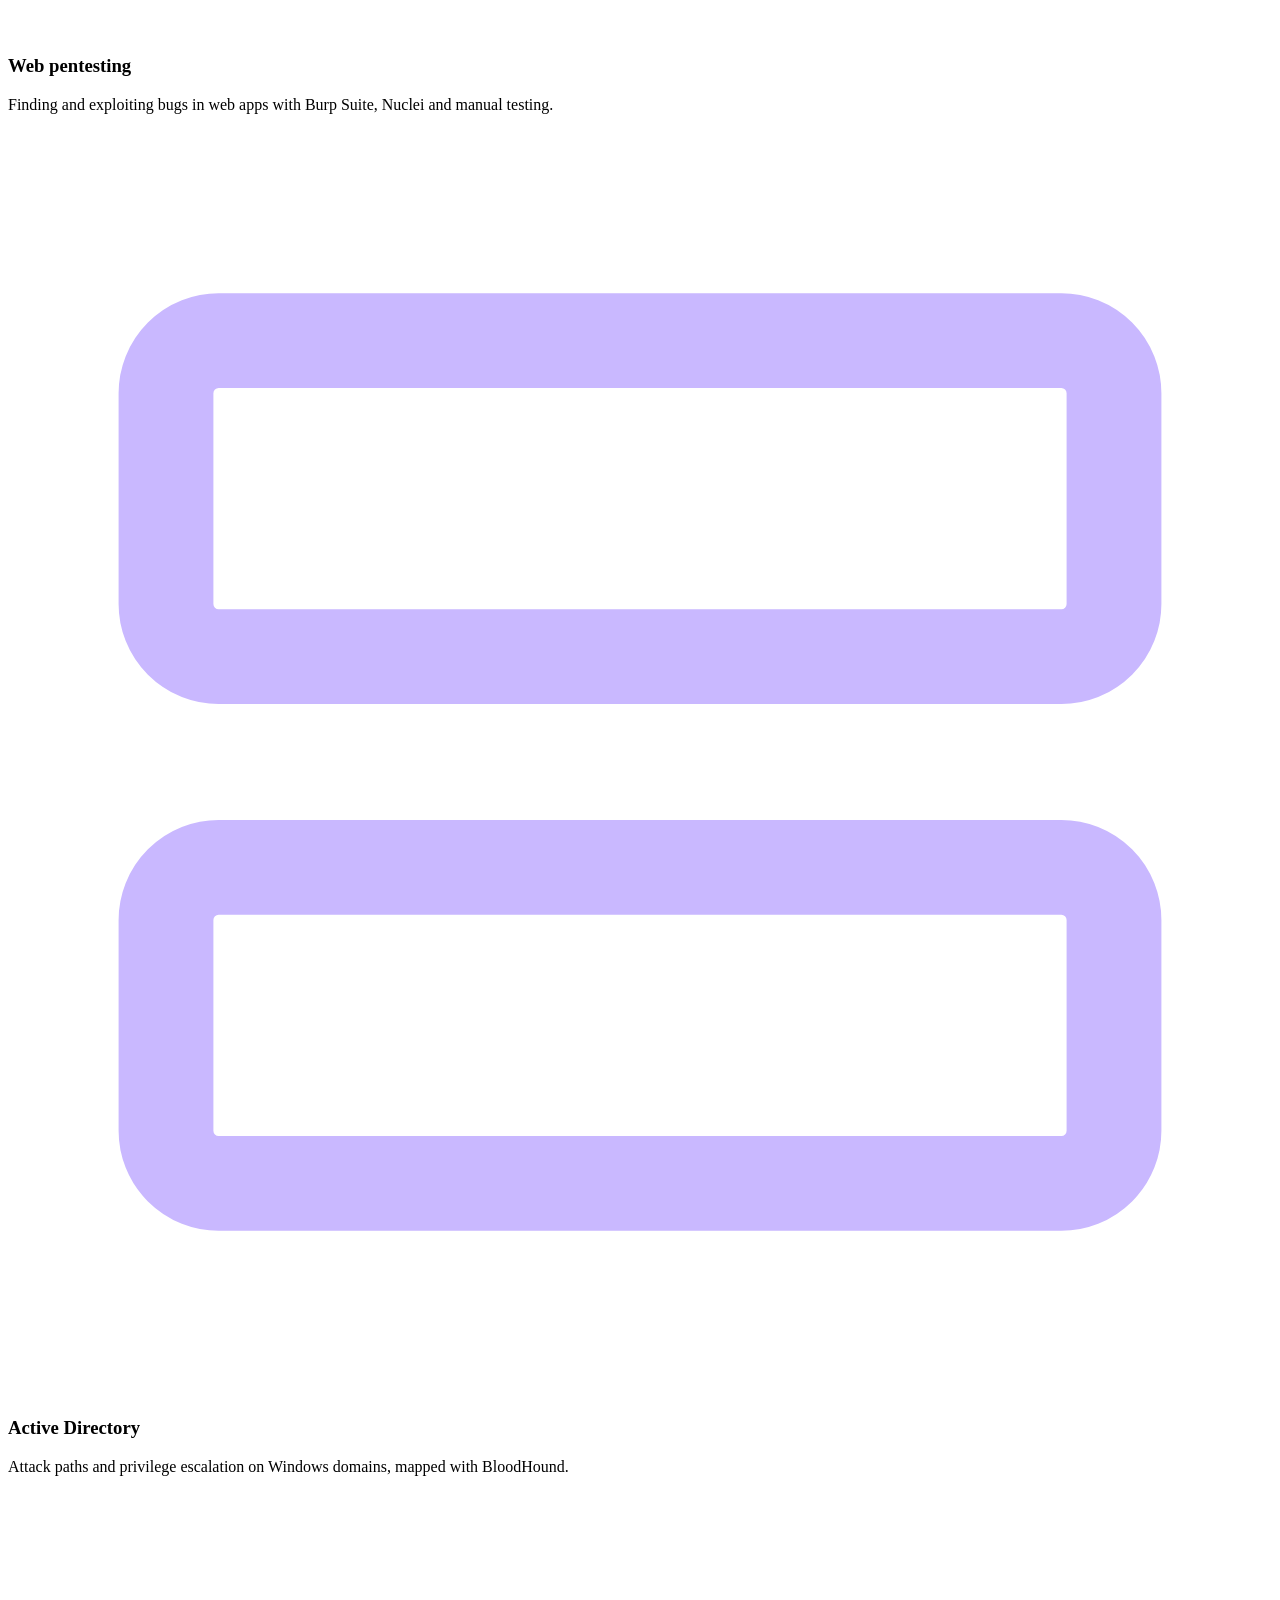
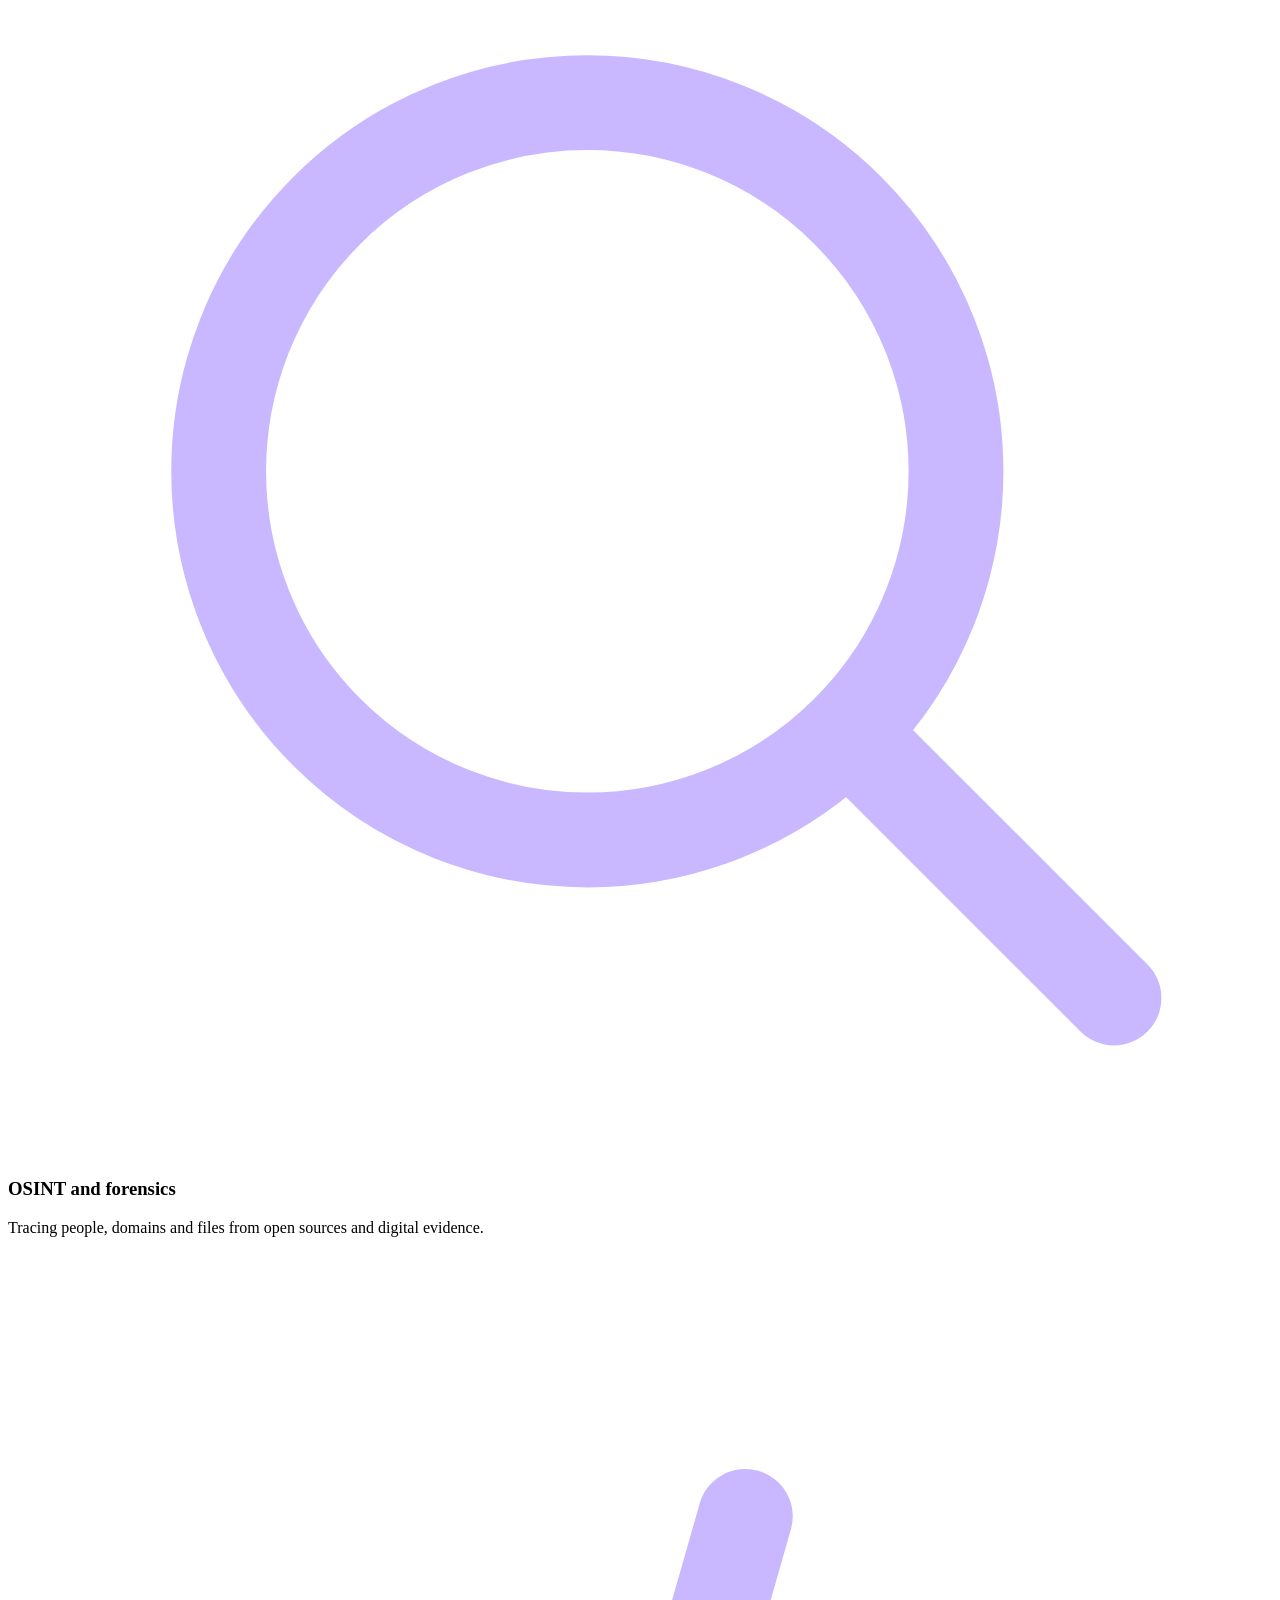
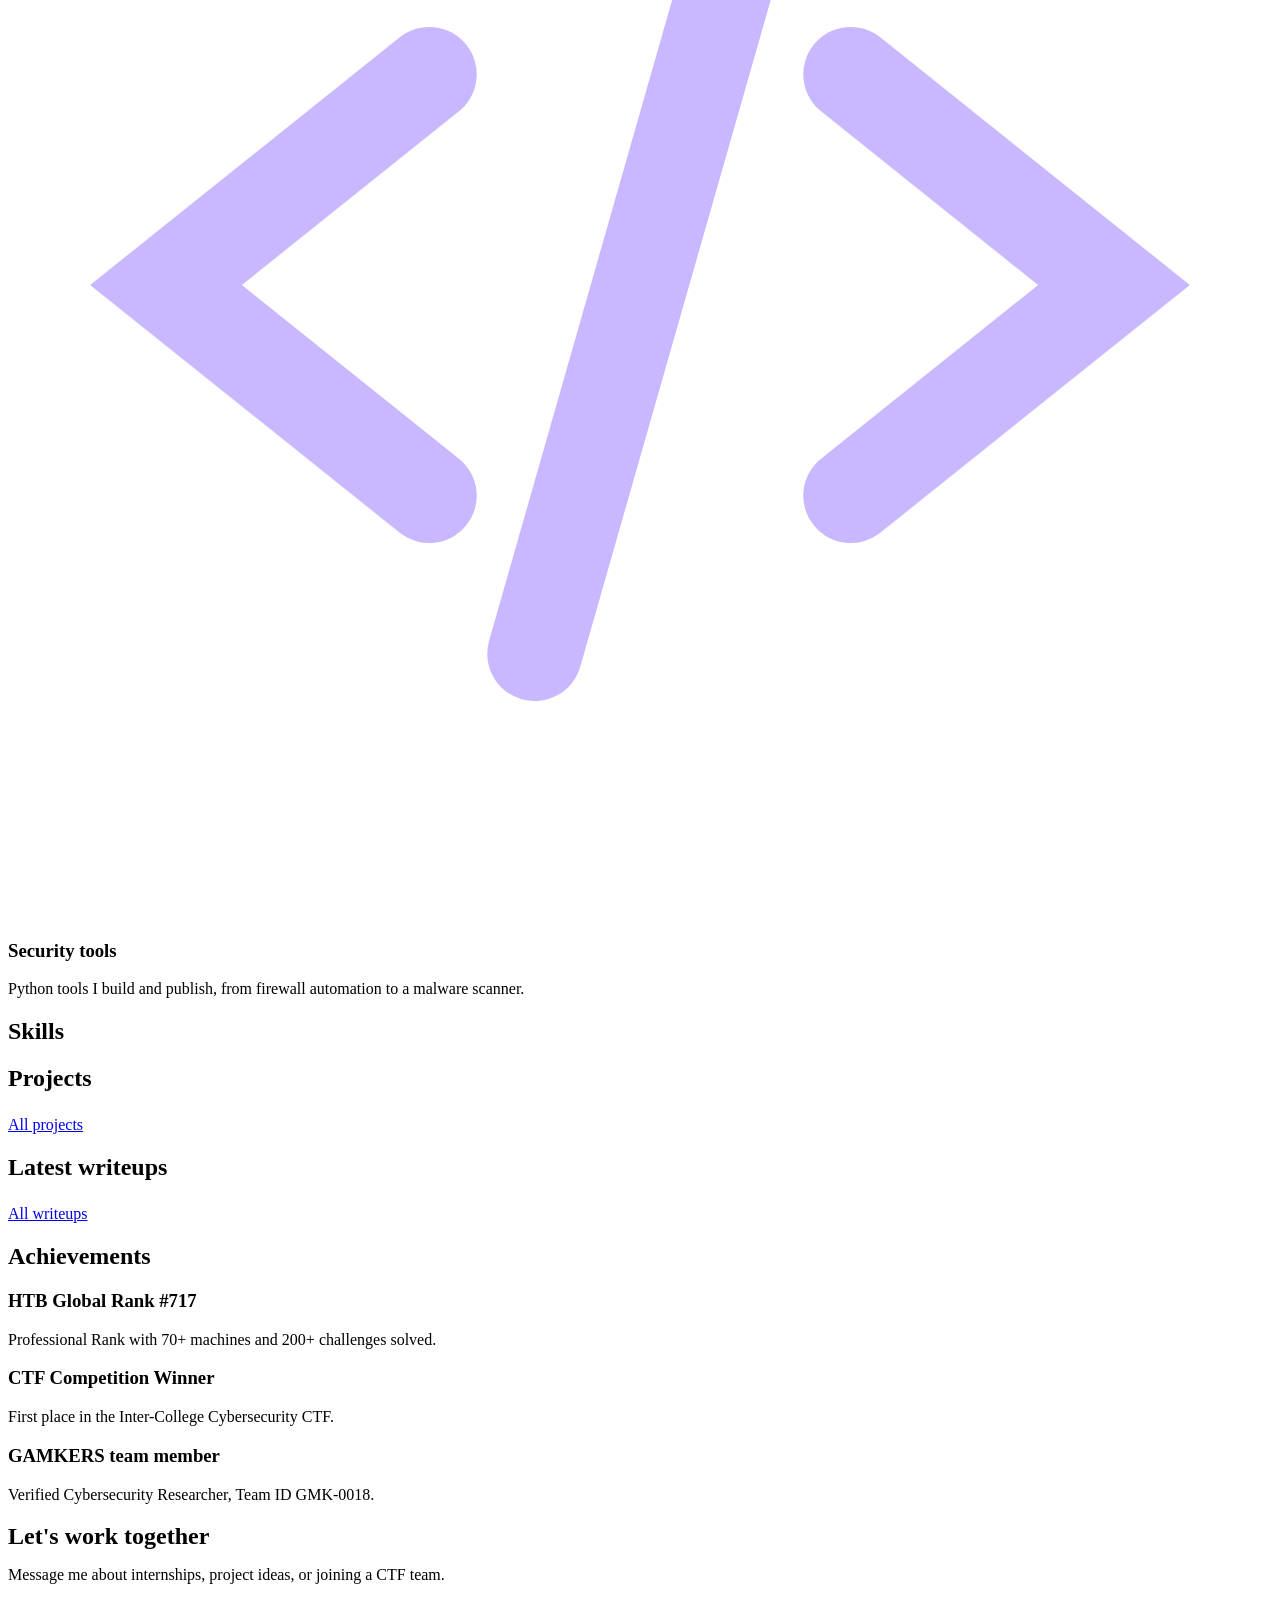
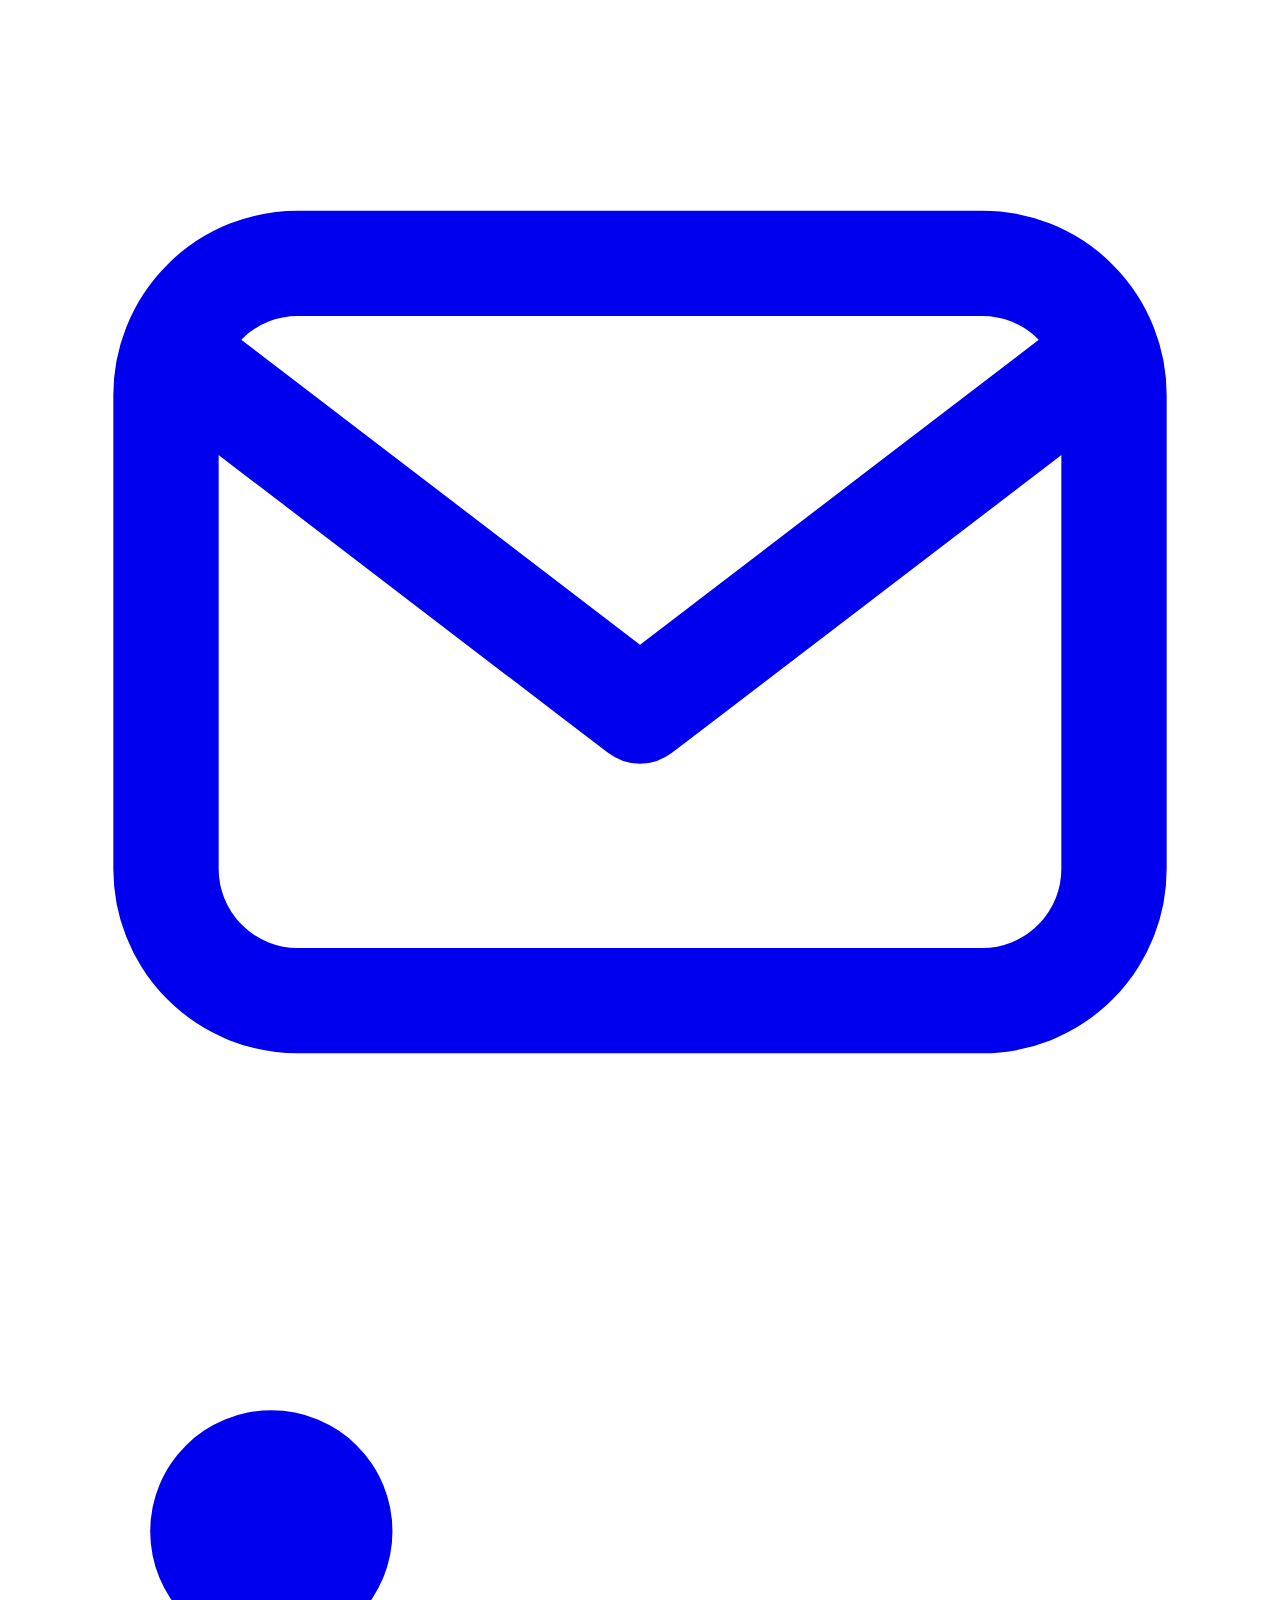
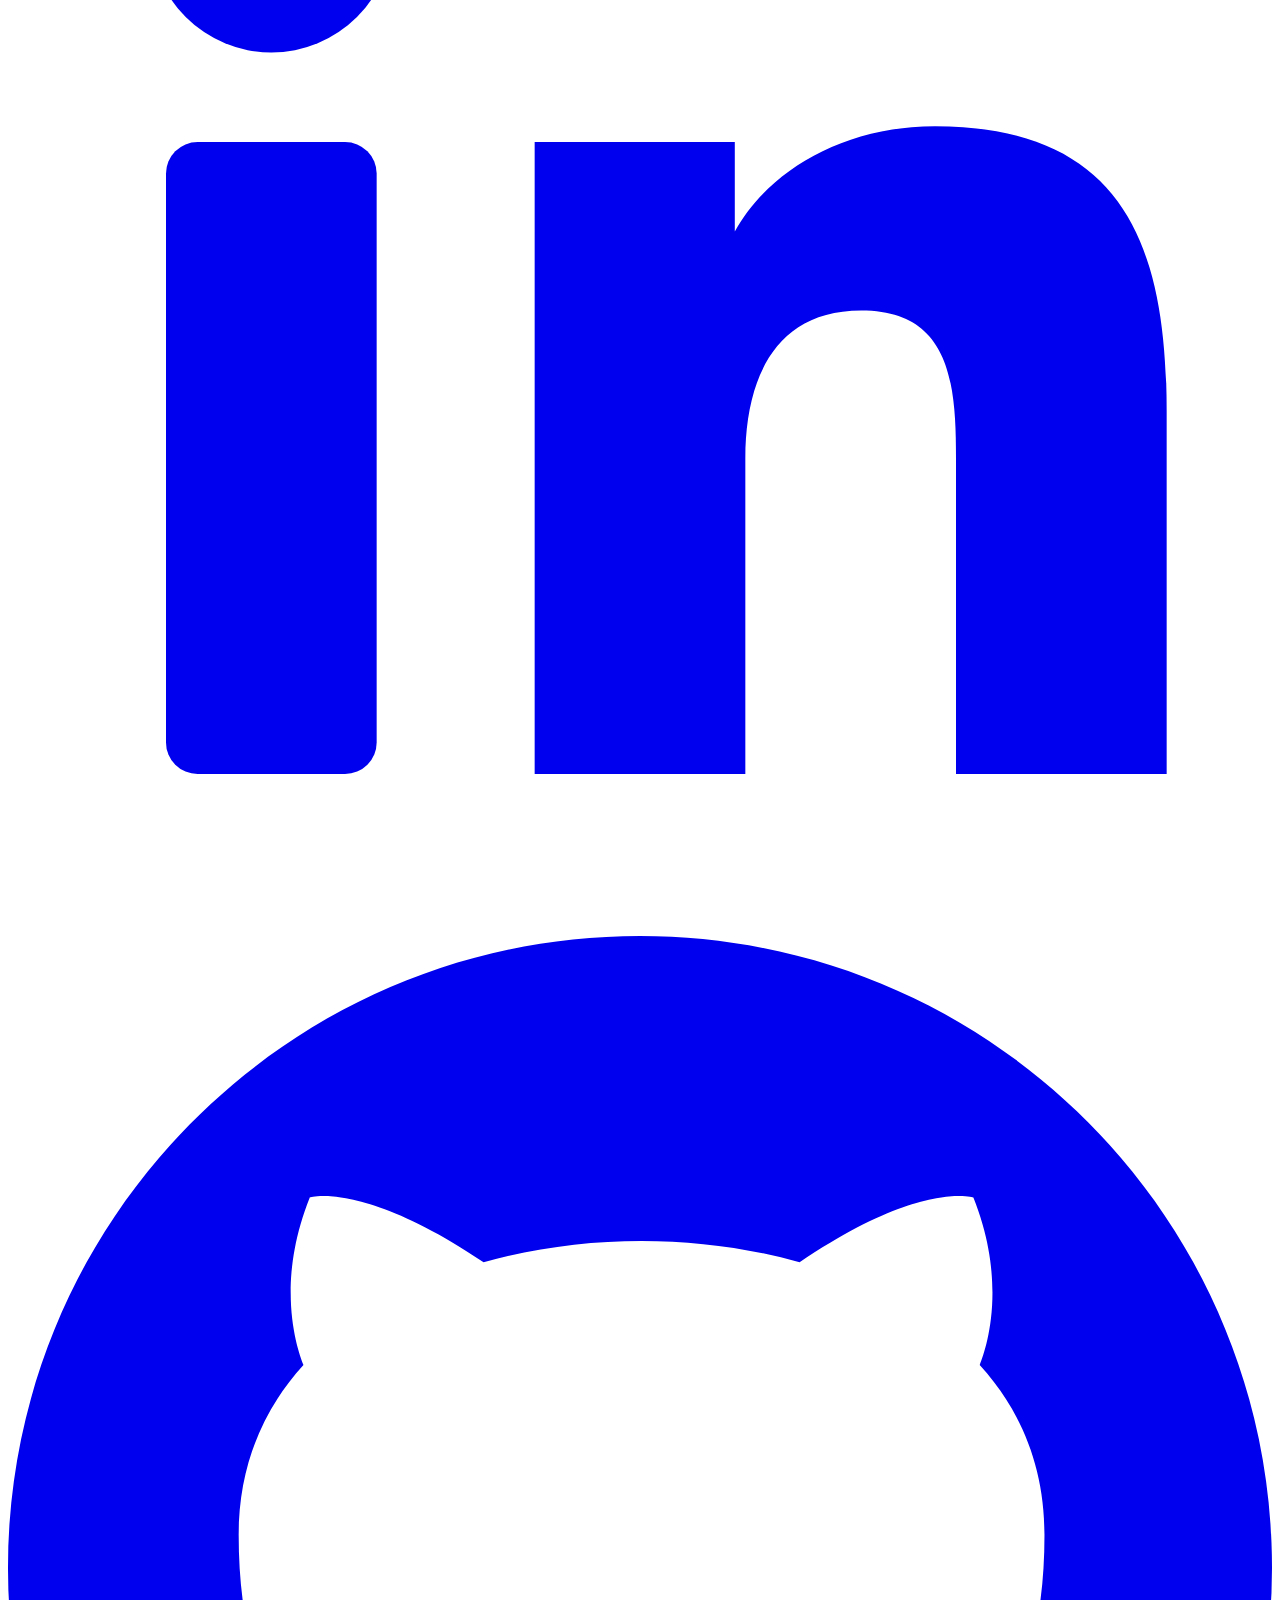
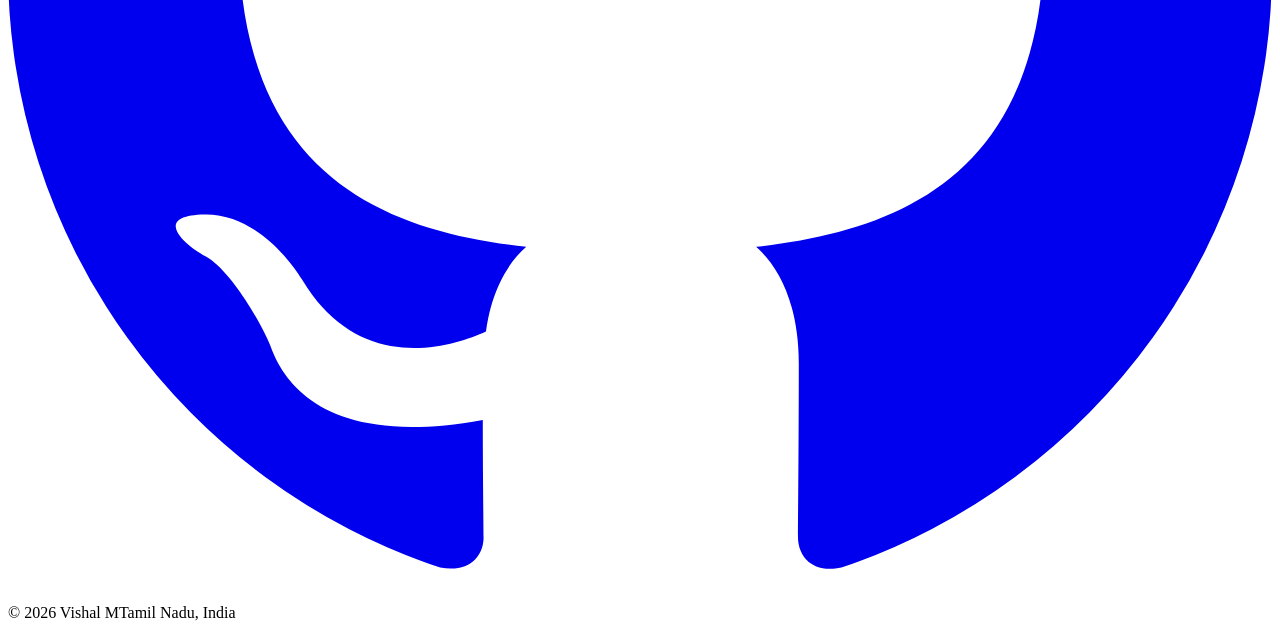
==== commit b9e6bfd1: "Refactor index.html structure and styles Updated theme color, added new stylesheet links, and restru" ====
--- a/index.html
+++ b/index.html
@@ -3,97 +3,53 @@
 <head>
 <meta charset="UTF-8">
 <meta name="viewport" content="width=device-width, initial-scale=1">
-<meta name="theme-color" content="#13111f">
+<meta name="theme-color" content="#0f0e1a">
 <meta name="description" content="Vishal M - Cybersecurity student and ethical hacker who builds security tools, solves HTB and CTF challenges, and writes up what I learn.">
 <link rel="preconnect" href="https://fonts.googleapis.com">
 <link rel="preconnect" href="https://fonts.gstatic.com" crossorigin>
-<link href="https://fonts.googleapis.com/css2?family=Inter:wght@400;500;600;700&family=JetBrains+Mono:wght@400;700;800&display=swap" rel="stylesheet">
-<link rel="stylesheet" href="style.css">
+<link href="https://fonts.googleapis.com/css2?family=Space+Grotesk:wght@500;700&family=Inter:wght@400;500;600&display=swap" rel="stylesheet">
+<link rel="stylesheet" href="home.css">
 <title>Vishal M | Portfolio</title>
 </head>
 <body>
-<a href="#main-content" class="skip-link">Skip to content</a>
-<div class="scan" aria-hidden="true"></div>
-<aside class="side" aria-label="Main navigation">
-  <a class="logo" href="#top"><span class="mk" aria-hidden="true">V</span><span>Vishal M</span></a>
-  <nav class="grp">
-    <span class="gl" hidden aria-hidden="true">Portfolio</span>
-    <a class="item on" data-s="top" href="#top" aria-label="Home"><svg class="i" viewBox="0 0 24 24" aria-hidden="true"><path d="M3 11l9-8 9 8M5 10v10h14V10"/></svg><span>Home</span></a>
-    <a class="item" data-s="about" href="#about" aria-label="About"><svg class="i" viewBox="0 0 24 24" aria-hidden="true"><circle cx="12" cy="7" r="4"/><path d="M5.5 21a6.5 6.5 0 0113 0"/></svg><span>About</span></a>
-    <a class="item" data-s="projects" href="#projects" aria-label="Projects"><svg class="i" viewBox="0 0 24 24" aria-hidden="true"><path d="M12 2L2 7l10 5 10-5-10-5zM2 17l10 5 10-5M2 12l10 5 10-5"/></svg><span>Projects</span></a>
-    <a class="item" data-s="writeups" href="#writeups" aria-label="Writeups"><svg class="i" viewBox="0 0 24 24" aria-hidden="true"><path d="M12 20h9M16.5 3.5a2.1 2.1 0 013 3L7 19l-4 1 1-4z"/></svg><span>Writeups</span></a>
-    <a class="item" data-s="contact" href="#contact" aria-label="Contact"><svg class="i" viewBox="0 0 24 24" aria-hidden="true"><path d="M21 15a2 2 0 01-2 2H7l-4 4V5a2 2 0 012-2h14a2 2 0 012 2z"/></svg><span>Contact</span></a>
-  </nav>
-  <div class="grp foot-s"></div>
-</aside>
-<div class="topr" role="group" aria-label="External links">
-  <a class="btn" href="https://github.com/vishalmani-11" target="_blank" rel="noopener noreferrer">GitHub</a>
-  <a class="btn s" href="#contact">Hire me</a>
+<div>
+<header class="nav"><div class="w"><a class="logo" href="#top">Vishal M</a>
+<nav class="links" aria-label="Main"><a href="#top">Home</a><a href="#what">What I do</a><a href="#skills">Skills</a><a href="#projects">Projects</a><a href="#writeups">Writeups</a><a href="#awards">Achievements</a><a href="#contact">Contact</a></nav>
+<a class="btn p" href="#contact">Hire me</a></div></header>
+
+<div class="hero" id="top"><div class="w">
+<div><h1>Learn. Hack. Exploit. Document. Repeat.</h1>
+<p class="pitch">Cybersecurity student and HTB Pro Hacker. I find bugs in web apps and Active Directory, build security tools, and write up everything I learn.</p>
+<a class="btn p" href="#projects">View projects</a> <a class="btn" id="resume-btn" href="#" target="_blank" rel="noopener noreferrer" hidden>Download resume</a></div>
+<div class="ph"><div class="pf"><b>V</b><img src="assets/photo.jpg" alt="Vishal M" width="340" height="425" onerror="this.remove()"></div>
+<div class="orbit" aria-hidden="true"><span class="bd o1">HTB Rank #717</span><span class="bd o2">Pro Hacker</span><span class="bd o3">CTF Winner</span></div></div>
+</div></div>
+
+<div class="w"><div class="stats"><div><b>#717</b><span>HTB global rank</span></div><div><b>70+</b><span>Machines solved</span></div><div><b>200+</b><span>Challenges solved</span></div><div><b id="proj-count">7</b><span>Projects published</span></div></div></div>
+
+<section id="what"><div class="w"><h2>What I do</h2><div class="g4">
+<div class="card"><svg class="ic" viewBox="0 0 24 24" fill="none" stroke="#c9b8ff" stroke-width="1.8" stroke-linecap="round" aria-hidden="true"><circle cx="12" cy="12" r="9"></circle><path d="M3 12h18M12 3c3 3 3 15 0 18M12 3c-3 3-3 15 0 18"></path></svg><h3>Web pentesting</h3><p>Finding and exploiting bugs in web apps with Burp Suite, Nuclei and manual testing.</p></div>
+<div class="card"><svg class="ic" viewBox="0 0 24 24" fill="none" stroke="#c9b8ff" stroke-width="1.8" stroke-linecap="round" aria-hidden="true"><rect x="3" y="4" width="18" height="6" rx="1"></rect><rect x="3" y="14" width="18" height="6" rx="1"></rect></svg><h3>Active Directory</h3><p>Attack paths and privilege escalation on Windows domains, mapped with BloodHound.</p></div>
+<div class="card"><svg class="ic" viewBox="0 0 24 24" fill="none" stroke="#c9b8ff" stroke-width="1.8" stroke-linecap="round" aria-hidden="true"><circle cx="11" cy="11" r="7"></circle><path d="M21 21l-5-5"></path></svg><h3>OSINT and forensics</h3><p>Tracing people, domains and files from open sources and digital evidence.</p></div>
+<div class="card"><svg class="ic" viewBox="0 0 24 24" fill="none" stroke="#c9b8ff" stroke-width="1.8" stroke-linecap="round" aria-hidden="true"><path d="M8 8l-5 4 5 4M16 8l5 4-5 4M14 5l-4 14"></path></svg><h3>Security tools</h3><p>Python tools I build and publish, from firewall automation to a malware scanner.</p></div>
+</div></div></section>
+
+<section id="skills"><div class="w"><h2>Skills</h2><div id="skills-list"></div></div></section>
+
+<section id="projects"><div class="w"><h2>Projects</h2><div class="g4" id="projects-grid"></div><p style="margin-top:24px"><a class="btn" href="projects.html">All projects</a></p></div></section>
+
+<section id="writeups"><div class="w"><h2>Latest writeups</h2><div id="writeups-list"></div><p style="margin-top:24px"><a class="btn" href="writeups.html">All writeups</a></p></div></section>
+
+<section id="awards"><div class="w"><h2>Achievements</h2><div class="g4">
+<div class="card"><h3>HTB Global Rank #717</h3><p>Professional Rank with 70+ machines and 200+ challenges solved.</p></div>
+<div class="card"><h3>CTF Competition Winner</h3><p>First place in the Inter-College Cybersecurity CTF.</p></div>
+<div class="card"><h3>GAMKERS team member</h3><p>Verified Cybersecurity Researcher, Team ID GMK-0018.</p></div>
+</div></div></section>
+
+<section id="contact"><div class="w"><div class="cta" style="margin-top:0"><h2 style="margin-bottom:0">Let's work together</h2><p>Message me about internships, project ideas, or joining a CTF team.</p><a class="btn ib p" id="email-btn" href="#" aria-label="Email me" title="Email me"><svg viewBox="0 0 24 24" fill="none" stroke="currentColor" stroke-width="2" stroke-linecap="round" stroke-linejoin="round" aria-hidden="true"><rect x="3" y="5" width="18" height="14" rx="2.5"/><path d="M3.5 7l8.5 6.5L20.5 7"/></svg></a> <a class="btn ib" id="linkedin-btn" href="#" target="_blank" rel="noopener noreferrer" aria-label="LinkedIn" title="LinkedIn"><svg viewBox="0 0 24 24" fill="currentColor" aria-hidden="true"><rect x="3" y="9" width="4" height="12" rx=".6"/><circle cx="5" cy="5" r="2.3"/><path d="M10 9h3.8v1.7c.6-1.1 2-2 3.8-2 3.6 0 4.4 2.3 4.4 5.4V21h-4v-6c0-1.4-.1-2.8-1.8-2.8S14 13.6 14 15v6h-4z"/></svg></a> <a class="btn ib" id="github-btn" href="#" target="_blank" rel="noopener noreferrer" aria-label="GitHub" title="GitHub"><svg viewBox="0 0 16 16" fill="currentColor" aria-hidden="true"><path d="M8 0c4.42 0 8 3.58 8 8a8.013 8.013 0 0 1-5.45 7.59c-.4.08-.55-.17-.55-.38 0-.27.01-1.13.01-2.2 0-.75-.25-1.23-.54-1.48 1.78-.2 3.65-.88 3.65-3.95 0-.88-.31-1.59-.82-2.15.08-.2.36-1.02-.08-2.12 0 0-.67-.22-2.2.82-.64-.18-1.32-.27-2-.27-.68 0-1.36.09-2 .27-1.53-1.03-2.2-.82-2.2-.82-.44 1.1-.16 1.92-.08 2.12-.51.56-.82 1.28-.82 2.15 0 3.06 1.86 3.75 3.64 3.95-.23.2-.44.55-.51 1.07-.46.21-1.61.55-2.33-.66-.15-.24-.6-.83-1.23-.82-.67.01-.27.38.01.53.34.19.73.9.82 1.13.16.45.68 1.31 2.69.94 0 .67.01 1.3.01 1.49 0 .21-.15.45-.55.38A7.995 7.995 0 0 1 0 8c0-4.42 3.58-8 8-8Z"/></svg></a></div></div></section>
+
+<footer><div class="w"><span>© 2026 Vishal M</span><span id="loc">Tamil Nadu, India</span></div></footer>
 </div>
-<div class="main" id="main-content" tabindex="-1">
-  <div class="hz"><canvas id="net" aria-hidden="true"></canvas>
-  <div class="w"><header class="hero" id="top">
-    <div>
-      <p class="eb">Cybersecurity student. Ethical hacker.</p>
-      <h1><span>Learn. Hack. Exploit.</span><span>Document. Repeat.</span></h1>
-      <p class="pitch" id="tagline">[ONE LINE]</p>
-      <a class="btn s" href="#projects">View projects</a>
-      <a class="btn" href="projects.html">All projects</a>
-    </div>
-    <div class="tm" role="img" aria-label="Terminal showing my latest GitHub pushes and writeups">
-      <div class="tbar"><div class="st" id="term-chips"><span>~/portfolio</span><span>branch: main</span></div><span class="live"><i class="led" aria-hidden="true"></i>Auto-updating</span></div>
-      <div class="tw" id="term-body" aria-hidden="true"></div>
-    </div>
-  </header></div></div>
-  <div class="stats" id="stats"><div class="loading">Open the site through a web server or GitHub Pages, not by double-clicking the file.</div></div>
-  <section class="z" id="about"><div class="w">
-    <h2>About</h2>
-    <div class="about-grid">
-      <div class="about-text" id="bio"></div>
-      <div class="about-details">
-        <div class="about-row"><h4>Education</h4><p id="education">[COLLEGE | COURSE | YEARS]</p></div>
-        <div class="about-row"><h4>Location</h4><p id="location">[CITY, COUNTRY]</p></div>
-        <div class="about-row"><h4>Languages</h4><p id="languages">[LIST]</p></div>
-        <div class="about-row"><h4>Interests</h4><p id="interests">[LIST]</p></div>
-        <div class="about-row"><h4>Hack The Box</h4><p>Pro Hacker rank &middot; <a href="https://profile.hackthebox.com/profile/019d3001-9e22-7332-9691-a161603273bb" target="_blank" rel="noopener noreferrer">View profile</a></p></div>
-        <div class="about-row"><h4>Community</h4><p>Contributor and verified GAMKERS team member (Cybersecurity Researcher) &middot; Team ID GMK-0018</p></div>
-      </div>
-    </div>
-    <div class="skills-grid" id="skills"></div>
-  </div></section>
-  <section class="z bp" id="projects"><div class="w">
-    <div class="sh"><h2>Projects</h2><a href="projects.html">All projects</a></div>
-    <div class="grid" id="featured-projects"><div class="loading">Loading projects...</div></div>
-  </div></section>
-  <section class="z" id="writeups"><div class="w">
-    <div class="sh"><h2>Writeups</h2><a href="writeups.html">All writeups</a></div>
-    <div class="cases" id="writeups-list"><div class="loading">Loading writeups...</div></div>
-  </div></section>
-  <section class="z" id="activity"><div class="w">
-    <h2>Recent activity</h2>
-    <div class="cases" id="recent-activity"><div class="loading">Loading activity...</div></div>
-  </div></section>
-  <section class="z" id="achievements"><div class="w">
-    <h2>Achievements and certificates</h2>
-    <div class="hall" id="achievements-list"><div class="loading">Loading achievements...</div></div>
-  </div></section>
-  <section class="z" id="contact"><div class="w">
-    <div class="roe">
-      <h2>Contact</h2>
-      <p>Message me about internships, project ideas, or joining a CTF team. I read everything and reply fast.</p>
-      <a class="btn s" id="email-btn" href="#">Email me</a>
-      <a class="btn" id="linkedin-btn" href="#" target="_blank" rel="noopener noreferrer">LinkedIn</a>
-      <a class="btn" href="https://github.com/vishalmani-11" target="_blank" rel="noopener noreferrer">GitHub</a>
-      <a class="btn" id="resume-btn" href="#" target="_blank" rel="noopener noreferrer" hidden>Resume</a>
-    </div>
-  </div></section>
-  <footer><div class="w"><div class="fg">
-    <div><b style="color:var(--hi)">Vishal M</b><p id="footer-tagline">[ONE LINE]</p></div>
-    <div><h4>Portfolio</h4><a href="#top">Home</a><a href="#about">About</a><a href="#projects">Projects</a><a href="#writeups">Writeups</a><a href="#achievements">Achievements</a></div>
-    <div><h4>Connect</h4><a href="#" id="footer-github">GitHub</a><a href="#" id="footer-linkedin">LinkedIn</a><a href="#" id="footer-email">Email</a></div>
-  </div>
-  <div class="fb"><span>&copy; 2026 Vishal M</span><span id="footer-stats"></span></div></div></footer>
-</div>
-<script src="main.js"></script>
+<script src="home.js"></script>
 </body>
 </html>
